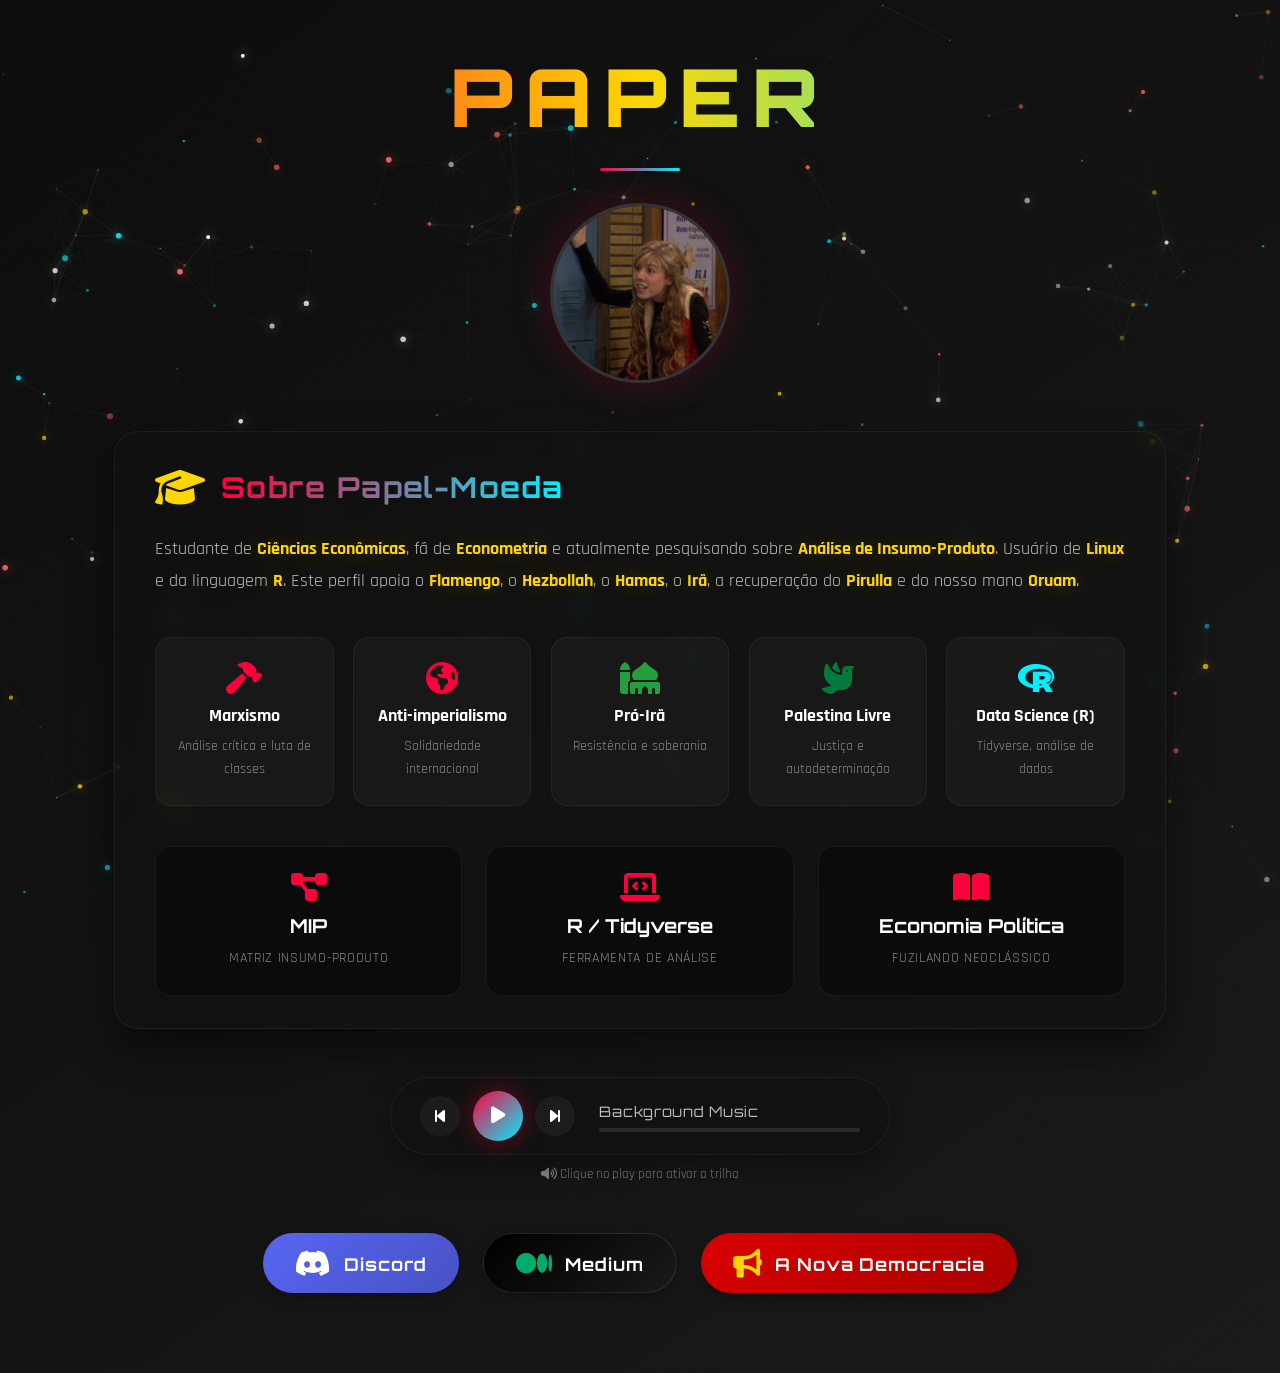
==== index.html @ f440adae "Update index.html" ====
<!DOCTYPE html>
<html lang="pt-BR">
<head>
    <meta charset="UTF-8" />
    <meta name="viewport" content="width=device-width, initial-scale=1.0" />
    <meta name="description" content="Perfil de Papel-Moeda - Economista Marxista" />
    <title>paper</title>

    <!-- Fonts -->
    <link rel="preconnect" href="https://fonts.googleapis.com" />
    <link rel="preconnect" href="https://fonts.gstatic.com" crossorigin />
    <link href="https://fonts.googleapis.com/css2?family=Cinzel:wght@400;700;900&family=Orbitron:wght@400;700;900&family=Rajdhani:wght@300;500;700&display=swap" rel="stylesheet" />

    <!-- Font Awesome -->
    <link rel="stylesheet" href="https://cdnjs.cloudflare.com/ajax/libs/font-awesome/6.4.0/css/all.min.css" />

    <!-- CSS principal -->
    <link rel="stylesheet" href="css/style.css" />
</head>
<body>

    <!-- Canvas para partículas (mais sutil) -->
    <canvas id="particles-canvas"></canvas>

    <!-- Container principal -->
    <div class="main-container">

        <!-- Header: título com gradiente -->
        <header class="header">
            <h1 class="gradient-title">paper</h1>
            <div class="divider"></div>
        </header>

        <!-- Imagem de perfil (única, estilo clean) -->
        <section class="profile-section">
            <div class="profile-avatar">
                <img src="assets/images/perfil-4.jpg" alt="Foto de perfil" />
                <div class="avatar-glow"></div>
            </div>
        </section>

        <!-- Seção Sobre (cards) -->
        <section class="info-section">
            <div class="info-card">
                <div class="info-header">
                    <i class="fas fa-graduation-cap"></i>
                    <h2>Sobre Papel-Moeda</h2>
                </div>

                <div class="info-content">
                    <p class="info-text">
                        Estudante de <span class="highlight">Ciências Econômicas</span>, fã de <span class="highlight">Econometria</span> e
                        atualmente pesquisando sobre <span class="highlight">Análise de Insumo-Produto</span>.
                        Usuário de <span class="highlight">Linux</span> e da linguagem <span class="highlight">R</span>.
                        Este perfil apoia o <span class="highlight">Flamengo</span>, o <span class="highlight">Hezbollah</span>,
                        o <span class="highlight">Hamas</span>, o <span class="highlight">Irã</span>,
                        a recuperação do <span class="highlight">Pirulla</span> e do nosso mano <span class="highlight">Oruam</span>.
                    </p>

                    <!-- Grid de tópicos (ícones + texto) -->
                    <div class="info-grid">
                        <div class="info-item">
                            <i class="fas fa-hammer"></i>
                            <h3>Marxismo</h3>
                            <p>Análise crítica e luta de classes</p>
                        </div>
                        <div class="info-item">
                            <i class="fas fa-globe-americas"></i>
                            <h3>Anti-imperialismo</h3>
                            <p>Solidariedade internacional</p>
                        </div>
                        <div class="info-item iran">
                            <i class="fas fa-mosque"></i>
                            <h3>Pró-Irã</h3>
                            <p>Resistência e soberania</p>
                        </div>
                        <div class="info-item palestine">
                            <i class="fas fa-dove"></i>
                            <h3>Palestina Livre</h3>
                            <p>Justiça e autodeterminação</p>
                        </div>
                        <div class="info-item tech">
                            <i class="fab fa-r-project"></i>
                            <h3>Data Science (R)</h3>
                            <p>Tidyverse, análise de dados</p>
                        </div>
                    </div>

                    <!-- Estatísticas / destaques -->
                    <div class="stats-container">
                        <div class="stat-box">
                            <i class="fas fa-project-diagram"></i>
                            <span class="stat-number">MIP</span>
                            <span class="stat-label">Matriz Insumo-Produto</span>
                        </div>
                        <div class="stat-box">
                            <i class="fas fa-laptop-code"></i>
                            <span class="stat-number">R / Tidyverse</span>
                            <span class="stat-label">Ferramenta de Análise</span>
                        </div>
                        <div class="stat-box">
                            <i class="fas fa-book-open"></i>
                            <span class="stat-number">Economia Política</span>
                            <span class="stat-label">fuzilando neoclássico</span>
                        </div>
                    </div>
                </div>
            </div>
        </section>

        <!-- Player de música (compacto) -->
        <section class="music-section">
            <div class="music-player">
                <div class="music-controls">
                    <button class="control-btn" id="prevBtn" title="Reiniciar">
                        <i class="fas fa-step-backward"></i>
                    </button>
                    <button class="control-btn play-btn" id="playBtn" title="Play/Pause">
                        <i class="fas fa-play"></i>
                    </button>
                    <button class="control-btn" id="nextBtn" title="Reiniciar">
                        <i class="fas fa-step-forward"></i>
                    </button>
                </div>
                <div class="music-info">
                    <span class="music-title">Background Music</span>
                    <div class="progress-bar">
                        <div class="progress" id="progressBar"></div>
                    </div>
                </div>
                <audio id="audioPlayer" loop>
                    <source src="music/background.mp3" type="audio/mpeg" />
                    Seu navegador não suporta áudio.
                </audio>
            </div>
            <p class="music-hint">
                <i class="fas fa-volume-up"></i> Clique no play para ativar a trilha
            </p>
        </section>

        <!-- Links sociais em destaque -->
        <section class="social-section">
            <div class="social-container">

                <!-- Botão Discord -->
                <a href="https://discord.gg/k5E6pgbHf" class="social-btn discord-btn" target="_blank">
                    <i class="fab fa-discord"></i>
                    <span>Discord</span>
                </a>

                <!-- Botão Medium -->
                <a href="https://medium.com/@seu-usuario" class="social-btn medium-btn" target="_blank">
                    <i class="fab fa-medium"></i>
                    <span>Medium</span>
                </a>

                <!-- Botão Nova Democracia -->
                <a href="https://anovademocracia.com.br/" class="social-btn nd-btn" target="_blank">
                    <i class="fas fa-bullhorn"></i>
                    <span>A Nova Democracia</span>
                </a>

            </div>

            <!-- (Opcional) Ícones menores para outras redes -->
            <!--
            <div class="social-icons-secondary">
                <a href="#" class="social-link" data-tooltip="Twitter"><i class="fab fa-twitter"></i></a>
                <a href="#" class="social-link" data-tooltip="GitHub"><i class="fab fa-github"></i></a>
            </div>
            -->
        </section>


    </div>

    <!-- Efeito de cursor personalizado (opcional) -->
    <div class="cursor"></div>
    <div class="cursor-follower"></div>

    <!-- Scripts -->
    <script src="js/main.js"></script>
</body>
</html>
---- css/style.css ----
/* ============================================
   VARIÁVEIS E CONFIGURAÇÕES GLOBAIS
   ============================================ */
:root {
    --color-bg-primary: #0a0a0a;
    --color-bg-secondary: #111111;
    --color-bg-tertiary: #1a1a1a;

    --color-primary: #ff003c;
    --color-secondary: #00f0ff;
    --color-accent: #ffd700;
    --color-iran-green: #239f40;
    --color-iran-red: #da0000;

    --color-text-primary: #ffffff;
    --color-text-secondary: #c0c0c0;
    --color-text-muted: #888888;

    --font-display: 'Cinzel', serif;
    --font-tech: 'Orbitron', sans-serif;
    --font-body: 'Rajdhani', sans-serif;

    --glow-primary: 0 0 25px rgba(255, 0, 60, 0.4);
    --glow-secondary: 0 0 30px rgba(0, 240, 255, 0.3);
    --glow-accent: 0 0 20px rgba(255, 215, 0, 0.3);
}

/* ============================================
   RESET E BASE
   ============================================ */
* {
    margin: 0;
    padding: 0;
    box-sizing: border-box;
}

html {
    scroll-behavior: smooth;
}

body {
    font-family: var(--font-body);
    background: linear-gradient(145deg, #0d0d0d 0%, #1a1a1a 100%);
    color: var(--color-text-primary);
    min-height: 100vh;
    overflow-x: hidden;
    cursor: default;
    line-height: 1.6;
}

/* ============================================
   CURSOR PERSONALIZADO (DESKTOP)
   ============================================ */
@media (hover: hover) {
    .cursor {
        width: 10px;
        height: 10px;
        background: var(--color-primary);
        border-radius: 50%;
        position: fixed;
        pointer-events: none;
        z-index: 9999;
        mix-blend-mode: difference;
        transition: transform 0.1s;
        display: none;
    }
    .cursor-follower {
        width: 30px;
        height: 30px;
        border: 2px solid var(--color-secondary);
        border-radius: 50%;
        position: fixed;
        pointer-events: none;
        z-index: 9998;
        transition: transform 0.3s ease-out;
        display: none;
    }
    body:hover .cursor,
    body:hover .cursor-follower {
        display: block;
    }
}

/* ============================================
   CANVAS DE PARTÍCULAS (SUAVE)
   ============================================ */
#particles-canvas {
    position: fixed;
    top: 0;
    left: 0;
    width: 100%;
    height: 100%;
    z-index: -2;
    pointer-events: none;
}

/* ============================================
   CONTAINER PRINCIPAL
   ============================================ */
.main-container {
    max-width: 1100px;
    margin: 0 auto;
    padding: 2rem 1.5rem;
    position: relative;
    z-index: 1;
}

/* ============================================
   HEADER / TÍTULO
   ============================================ */
.header {
    text-align: center;
    margin-bottom: 2rem;
}

.gradient-title {
    font-family: var(--font-tech);
    font-size: clamp(2.8rem, 10vw, 5rem);
    font-weight: 900;
    text-transform: uppercase;
    letter-spacing: 0.15em;
    background: linear-gradient(90deg,
        var(--color-primary) 0%,
        var(--color-accent) 25%,
        var(--color-secondary) 50%,
        var(--color-accent) 75%,
        var(--color-primary) 100%);
    background-size: 200% auto;
    -webkit-background-clip: text;
    background-clip: text;
    -webkit-text-fill-color: transparent;
    animation: gradientFlow 6s linear infinite;
    margin-bottom: 0.5rem;
}

@keyframes gradientFlow {
    0% { background-position: 0% center; }
    100% { background-position: 200% center; }
}

.divider {
    width: 80px;
    height: 3px;
    background: linear-gradient(90deg, var(--color-primary), var(--color-secondary));
    margin: 0.5rem auto;
    border-radius: 5px;
}

/* ============================================
   PERFIL (AVATAR)
   ============================================ */
.profile-section {
    display: flex;
    justify-content: center;
    margin: 2rem 0;
}

.profile-avatar {
    position: relative;
    width: 180px;
    height: 180px;
    border-radius: 50%;
    overflow: hidden;
    border: 3px solid rgba(255, 255, 255, 0.15);
    box-shadow: 0 0 40px rgba(255, 0, 60, 0.2);
    transition: transform 0.4s ease, box-shadow 0.4s ease;
}

.profile-avatar:hover {
    transform: scale(1.03);
    box-shadow: 0 0 60px rgba(255, 0, 60, 0.4);
}

.profile-avatar img {
    width: 100%;
    height: 100%;
    object-fit: cover;
    display: block;
}

.avatar-glow {
    position: absolute;
    inset: -5px;
    border-radius: 50%;
    background: conic-gradient(from 0deg, var(--color-primary), var(--color-secondary), var(--color-accent), var(--color-primary));
    opacity: 0.2;
    z-index: -1;
    filter: blur(20px);
    animation: spinGlow 8s linear infinite;
}

@keyframes spinGlow {
    to { transform: rotate(360deg); }
}

/* ============================================
   SEÇÃO SOBRE - CARDS
   ============================================ */
.info-section {
    margin: 3rem 0;
}

.info-card {
    background: rgba(17, 17, 17, 0.6);
    backdrop-filter: blur(10px);
    -webkit-backdrop-filter: blur(10px);
    border-radius: 24px;
    padding: 2rem 2.5rem;
    border: 1px solid rgba(255, 255, 255, 0.06);
    box-shadow: 0 20px 40px rgba(0, 0, 0, 0.5);
}

.info-header {
    display: flex;
    align-items: center;
    gap: 1rem;
    margin-bottom: 1.5rem;
}

.info-header i {
    font-size: 2.5rem;
    color: var(--color-accent);
}

.info-header h2 {
    font-family: var(--font-tech);
    font-size: 1.8rem;
    letter-spacing: 0.05em;
    font-weight: 700;
    background: linear-gradient(90deg, var(--color-primary), var(--color-secondary));
    -webkit-background-clip: text;
    background-clip: text;
    -webkit-text-fill-color: transparent;
}

.info-text {
    font-size: 1.1rem;
    color: var(--color-text-secondary);
    line-height: 1.8;
    margin-bottom: 2.5rem;
}

.highlight {
    color: var(--color-accent);
    font-weight: 700;
    text-shadow: var(--glow-accent);
    position: relative;
    display: inline-block;
}

.highlight::after {
    content: '';
    position: absolute;
    bottom: -2px;
    left: 0;
    width: 100%;
    height: 2px;
    background: var(--color-accent);
    transform: scaleX(0);
    transform-origin: right;
    transition: transform 0.3s ease;
}

.info-card:hover .highlight::after {
    transform: scaleX(1);
    transform-origin: left;
}

/* Grid de tópicos */
.info-grid {
    display: grid;
    grid-template-columns: repeat(auto-fit, minmax(160px, 1fr));
    gap: 1.2rem;
    margin: 2.5rem 0;
}

.info-item {
    background: rgba(255, 255, 255, 0.03);
    padding: 1.5rem 1rem;
    border-radius: 16px;
    text-align: center;
    border: 1px solid rgba(255, 255, 255, 0.05);
    transition: all 0.3s ease;
}

.info-item:hover {
    background: rgba(255, 255, 255, 0.07);
    transform: translateY(-5px);
    border-color: rgba(255, 255, 255, 0.1);
    box-shadow: 0 10px 20px rgba(0, 0, 0, 0.3);
}

.info-item i {
    font-size: 2rem;
    color: var(--color-primary);
    margin-bottom: 0.5rem;
    display: block;
}

.info-item h3 {
    font-size: 1.1rem;
    font-weight: 700;
    margin-bottom: 0.3rem;
    color: var(--color-text-primary);
}

.info-item p {
    font-size: 0.9rem;
    color: var(--color-text-muted);
}

/* Cores específicas para cada item (opcional) */
.info-item.iran i {
    color: var(--color-iran-green);
}
.info-item.palestine i {
    color: #007A3D;
}
.info-item.tech i {
    color: var(--color-secondary);
}

/* Estatísticas */
.stats-container {
    display: grid;
    grid-template-columns: repeat(auto-fit, minmax(200px, 1fr));
    gap: 1.5rem;
    margin-top: 2rem;
}

.stat-box {
    background: rgba(0, 0, 0, 0.3);
    border-radius: 16px;
    padding: 1.5rem 1rem;
    text-align: center;
    border: 1px solid rgba(255, 255, 255, 0.05);
    transition: all 0.3s ease;
}

.stat-box:hover {
    transform: translateY(-5px);
    border-color: rgba(255, 255, 255, 0.15);
    box-shadow: 0 10px 30px rgba(0, 0, 0, 0.4);
}

.stat-box i {
    font-size: 2rem;
    color: var(--color-primary);
    margin-bottom: 0.5rem;
    display: block;
    transition: color 0.3s ease;
}

.stat-box:hover i {
    color: var(--color-accent);
}

.stat-number {
    display: block;
    font-family: var(--font-tech);
    font-size: 1.2rem;
    font-weight: 700;
    color: var(--color-text-primary);
    margin-bottom: 0.2rem;
}

.stat-label {
    font-size: 0.85rem;
    color: var(--color-text-muted);
    text-transform: uppercase;
    letter-spacing: 0.05em;
}

/* ============================================
   PLAYER DE MÚSICA (COMPACTO)
   ============================================ */
.music-section {
    margin: 2rem 0;
}

.music-player {
    max-width: 500px;
    margin: 0 auto;
    background: rgba(17, 17, 17, 0.7);
    backdrop-filter: blur(8px);
    -webkit-backdrop-filter: blur(8px);
    border-radius: 60px;
    padding: 0.8rem 1.8rem;
    border: 1px solid rgba(255, 255, 255, 0.06);
    display: flex;
    align-items: center;
    gap: 1.5rem;
    flex-wrap: wrap;
    justify-content: center;
    box-shadow: 0 10px 30px rgba(0, 0, 0, 0.4);
}

.music-controls {
    display: flex;
    align-items: center;
    gap: 0.8rem;
}

.control-btn {
    width: 40px;
    height: 40px;
    border: none;
    border-radius: 50%;
    background: rgba(255, 255, 255, 0.05);
    color: var(--color-text-primary);
    font-size: 1rem;
    cursor: pointer;
    transition: all 0.2s ease;
    display: flex;
    align-items: center;
    justify-content: center;
}

.control-btn:hover {
    background: rgba(255, 255, 255, 0.1);
    transform: scale(1.1);
}

.play-btn {
    width: 50px;
    height: 50px;
    font-size: 1.2rem;
    background: linear-gradient(135deg, var(--color-primary), var(--color-secondary));
    box-shadow: var(--glow-primary);
}

.play-btn:hover {
    transform: scale(1.08);
    box-shadow: 0 0 30px rgba(255, 0, 60, 0.5);
}

.music-info {
    flex: 1;
    min-width: 140px;
}

.music-title {
    display: block;
    font-family: var(--font-tech);
    font-size: 0.9rem;
    color: var(--color-text-secondary);
    margin-bottom: 0.3rem;
    letter-spacing: 0.05em;
}

.progress-bar {
    width: 100%;
    height: 4px;
    background: rgba(255, 255, 255, 0.1);
    border-radius: 5px;
    overflow: hidden;
    cursor: pointer;
}

.progress {
    height: 100%;
    background: linear-gradient(90deg, var(--color-primary), var(--color-secondary));
    width: 0%;
    transition: width 0.1s;
    box-shadow: var(--glow-primary);
}

.music-hint {
    text-align: center;
    color: var(--color-text-muted);
    font-size: 0.8rem;
    margin-top: 0.6rem;
}

/* ============================================
   REDES SOCIAIS
   ============================================ */
.social-section {
    margin: 3rem 0;
}

.social-container {
    display: flex;
    justify-content: center;
    gap: 1.8rem;
    flex-wrap: wrap;
}

.social-link {
    position: relative;
    width: 60px;
    height: 60px;
    border-radius: 50%;
    background: rgba(255, 255, 255, 0.04);
    border: 1px solid rgba(255, 255, 255, 0.08);
    display: flex;
    align-items: center;
    justify-content: center;
    color: var(--color-text-primary);
    font-size: 1.6rem;
    text-decoration: none;
    transition: all 0.3s ease;
}

.social-link:hover {
    transform: translateY(-8px) scale(1.05);
    border-color: var(--color-secondary);
    color: var(--color-secondary);
    box-shadow: 0 10px 30px rgba(0, 240, 255, 0.15);
}

.social-link .social-glow {
    position: absolute;
    inset: -4px;
    border-radius: 50%;
    background: var(--color-secondary);
    opacity: 0;
    filter: blur(15px);
    transition: opacity 0.3s ease;
    z-index: -1;
}

.social-link:hover .social-glow {
    opacity: 0.3;
}

.social-link::before {
    content: attr(data-tooltip);
    position: absolute;
    bottom: -35px;
    left: 50%;
    transform: translateX(-50%);
    background: rgba(0, 0, 0, 0.8);
    padding: 0.3rem 0.8rem;
    border-radius: 6px;
    font-size: 0.75rem;
    opacity: 0;
    visibility: hidden;
    transition: all 0.2s ease;
    white-space: nowrap;
    font-family: var(--font-body);
    letter-spacing: 0.05em;
    pointer-events: none;
}

.social-link:hover::before {
    opacity: 1;
    visibility: visible;
    bottom: -45px;
}

/* ============================================
   RODAPÉ
   ============================================ */
.footer {
    margin-top: 4rem;
    padding: 2rem 0;
    border-top: 1px solid rgba(255, 255, 255, 0.05);
    text-align: center;
}

.footer-quote {
    font-family: var(--font-display);
    font-size: 1.1rem;
    color: var(--color-text-secondary);
    font-style: italic;
    margin-bottom: 0.3rem;
}

.footer-author {
    font-weight: 700;
    color: var(--color-primary);
}

.footer-text {
    font-size: 0.9rem;
    color: var(--color-text-muted);
    margin-top: 1rem;
}

/* ============================================
   RESPONSIVIDADE
   ============================================ */
@media (max-width: 768px) {
    .main-container {
        padding: 1.5rem 1rem;
    }

    .info-card {
        padding: 1.5rem 1rem;
    }

    .info-grid {
        grid-template-columns: repeat(auto-fit, minmax(130px, 1fr));
        gap: 0.8rem;
    }

    .stats-container {
        grid-template-columns: 1fr;
    }

    .music-player {
        flex-direction: column;
        align-items: stretch;
        border-radius: 30px;
        padding: 1.2rem;
    }

    .music-controls {
        justify-content: center;
    }

    .social-container {
        gap: 1.2rem;
    }
}

@media (max-width: 480px) {
    .profile-avatar {
        width: 140px;
        height: 140px;
    }

    .gradient-title {
        font-size: 2.2rem;
    }

    .info-header h2 {
        font-size: 1.4rem;
    }

    .social-link {
        width: 50px;
        height: 50px;
        font-size: 1.3rem;
    }
}

/* ============================================
   SCROLLBAR
   ============================================ */
::-webkit-scrollbar {
    width: 8px;
}
::-webkit-scrollbar-track {
    background: var(--color-bg-secondary);
}
::-webkit-scrollbar-thumb {
    background: linear-gradient(var(--color-primary), var(--color-secondary));
    border-radius: 10px;
}
::-webkit-scrollbar-thumb:hover {
    background: linear-gradient(var(--color-secondary), var(--color-primary));
}

/* ============================================
   SELEÇÃO DE TEXTO
   ============================================ */
::selection {
    background: var(--color-primary);
    color: var(--color-text-primary);
}


/* ============================================
   BOTÕES SOCIAIS EM DESTAQUE
   ============================================ */
.social-container {
    display: flex;
    justify-content: center;
    gap: 1.5rem;
    flex-wrap: wrap;
    margin: 1.5rem 0;
}

.social-btn {
    display: flex;
    align-items: center;
    gap: 0.8rem;
    padding: 0.9rem 2rem;
    border-radius: 60px;
    font-family: var(--font-tech);
    font-weight: 700;
    font-size: 1.1rem;
    letter-spacing: 0.05em;
    text-decoration: none;
    color: #fff;
    transition: all 0.3s cubic-bezier(0.34, 1.56, 0.64, 1);
    border: none;
    box-shadow: 0 4px 15px rgba(0, 0, 0, 0.3);
    position: relative;
    overflow: hidden;
}

.social-btn i {
    font-size: 1.8rem;
}

.social-btn span {
    margin-top: 2px;
}

/* Efeito de brilho extra no hover */
.social-btn::after {
    content: '';
    position: absolute;
    top: -50%;
    left: -50%;
    width: 200%;
    height: 200%;
    background: radial-gradient(circle, rgba(255,255,255,0.15) 0%, transparent 70%);
    opacity: 0;
    transition: opacity 0.4s ease;
    pointer-events: none;
}

.social-btn:hover::after {
    opacity: 1;
}

.social-btn:hover {
    transform: translateY(-6px) scale(1.04);
    box-shadow: 0 10px 30px rgba(0, 0, 0, 0.4);
}

/* ----- CORES INDIVIDUAIS ----- */
/* Discord */
.discord-btn {
    background: linear-gradient(135deg, #5865F2, #4752C4);
}
.discord-btn:hover {
    background: linear-gradient(135deg, #6C7AFF, #5865F2);
    box-shadow: 0 8px 30px rgba(88, 101, 242, 0.5);
}

/* Medium */
.medium-btn {
    background: linear-gradient(135deg, #000000, #1a1a1a);
    border: 1px solid rgba(255, 255, 255, 0.1);
}
.medium-btn i {
    color: #00ab6c;
}
.medium-btn:hover {
    background: linear-gradient(135deg, #1a1a1a, #2a2a2a);
    border-color: #00ab6c;
    box-shadow: 0 8px 30px rgba(0, 171, 108, 0.3);
}

/* Nova Democracia */
.nd-btn {
    background: linear-gradient(135deg, #da0000, #aa0000);
}
.nd-btn i {
    color: #ffd700;
}
.nd-btn:hover {
    background: linear-gradient(135deg, #ff0000, #da0000);
    box-shadow: 0 8px 30px rgba(218, 0, 0, 0.5);
}

/* Responsivo: empilhar em telas menores */
@media (max-width: 700px) {
    .social-container {
        flex-direction: column;
        align-items: stretch;
        gap: 1rem;
    }
    .social-btn {
        justify-content: center;
        padding: 0.9rem 1.5rem;
        font-size: 1rem;
    }
    .social-btn i {
        font-size: 1.5rem;
    }
}

/* ============================================
   ÍCONES SECUNDÁRIOS (opcional)
   ============================================ */
.social-icons-secondary {
    display: flex;
    justify-content: center;
    gap: 1.5rem;
    margin-top: 2rem;
}

.social-icons-secondary .social-link {
    width: 50px;
    height: 50px;
    border-radius: 50%;
    background: rgba(255, 255, 255, 0.04);
    border: 1px solid rgba(255, 255, 255, 0.08);
    display: flex;
    align-items: center;
    justify-content: center;
    color: var(--color-text-primary);
    font-size: 1.4rem;
    transition: all 0.3s ease;
    text-decoration: none;
    position: relative;
}

.social-icons-secondary .social-link:hover {
    transform: translateY(-5px);
    border-color: var(--color-secondary);
    color: var(--color-secondary);
    box-shadow: 0 8px 25px rgba(0, 240, 255, 0.15);
}

/* Tooltip para os secundários */
.social-icons-secondary .social-link::before {
    content: attr(data-tooltip);
    position: absolute;
    bottom: -35px;
    left: 50%;
    transform: translateX(-50%);
    background: rgba(0,0,0,0.8);
    padding: 0.2rem 0.8rem;
    border-radius: 6px;
    font-size: 0.7rem;
    opacity: 0;
    visibility: hidden;
    transition: all 0.2s ease;
    white-space: nowrap;
    font-family: var(--font-body);
    pointer-events: none;
}
.social-icons-secondary .social-link:hover::before {
    opacity: 1;
    visibility: visible;
    bottom: -45px;
}
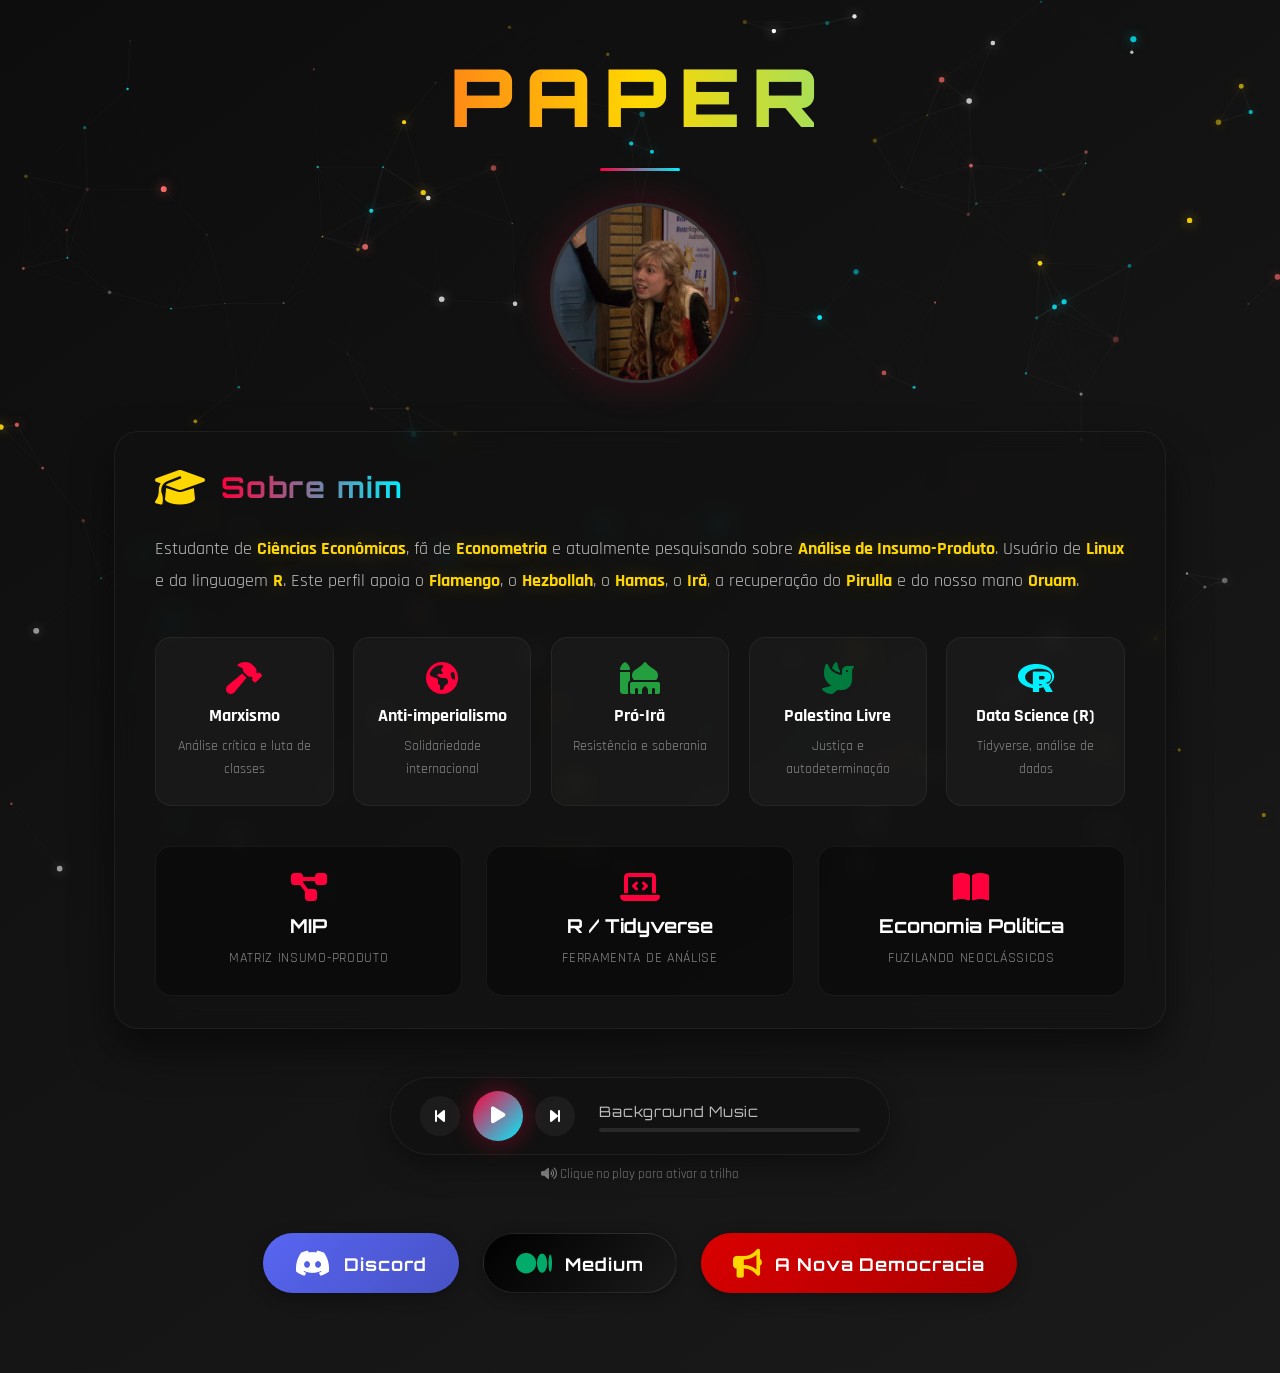
==== commit 02d4632e: "Update section titles and labels in index.html" ====
--- a/index.html
+++ b/index.html
@@ -44,7 +44,7 @@
             <div class="info-card">
                 <div class="info-header">
                     <i class="fas fa-graduation-cap"></i>
-                    <h2>Sobre Papel-Moeda</h2>
+                    <h2>Sobre mim</h2>
                 </div>
 
                 <div class="info-content">
@@ -101,7 +101,7 @@
                         <div class="stat-box">
                             <i class="fas fa-book-open"></i>
                             <span class="stat-number">Economia Política</span>
-                            <span class="stat-label">fuzilando neoclássico</span>
+                            <span class="stat-label">fuzilando neoclássicos</span>
                         </div>
                     </div>
                 </div>
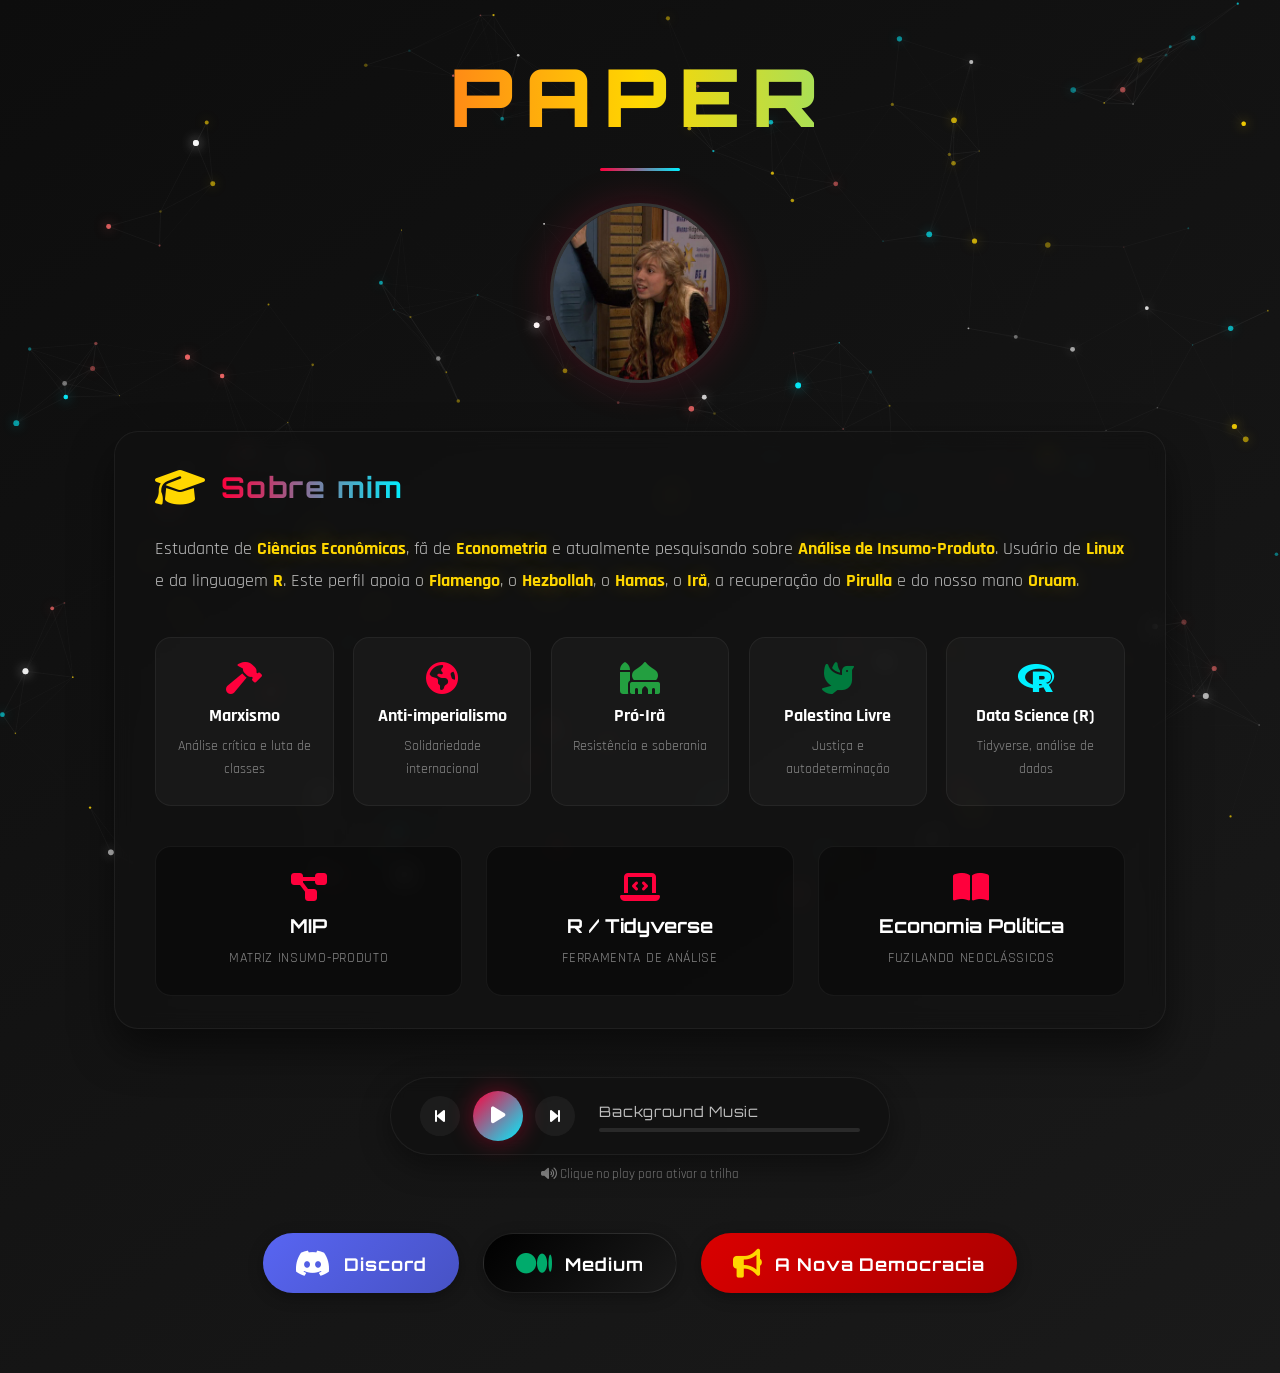
==== commit 853f1397: "Update index.html" ====
--- a/index.html
+++ b/index.html
@@ -149,7 +149,7 @@
                 </a>
 
                 <!-- Botão Medium -->
-                <a href="https://medium.com/@seu-usuario" class="social-btn medium-btn" target="_blank">
+                <a href="https://papelmoeda.medium.com/" class="social-btn medium-btn" target="_blank">
                     <i class="fab fa-medium"></i>
                     <span>Medium</span>
                 </a>
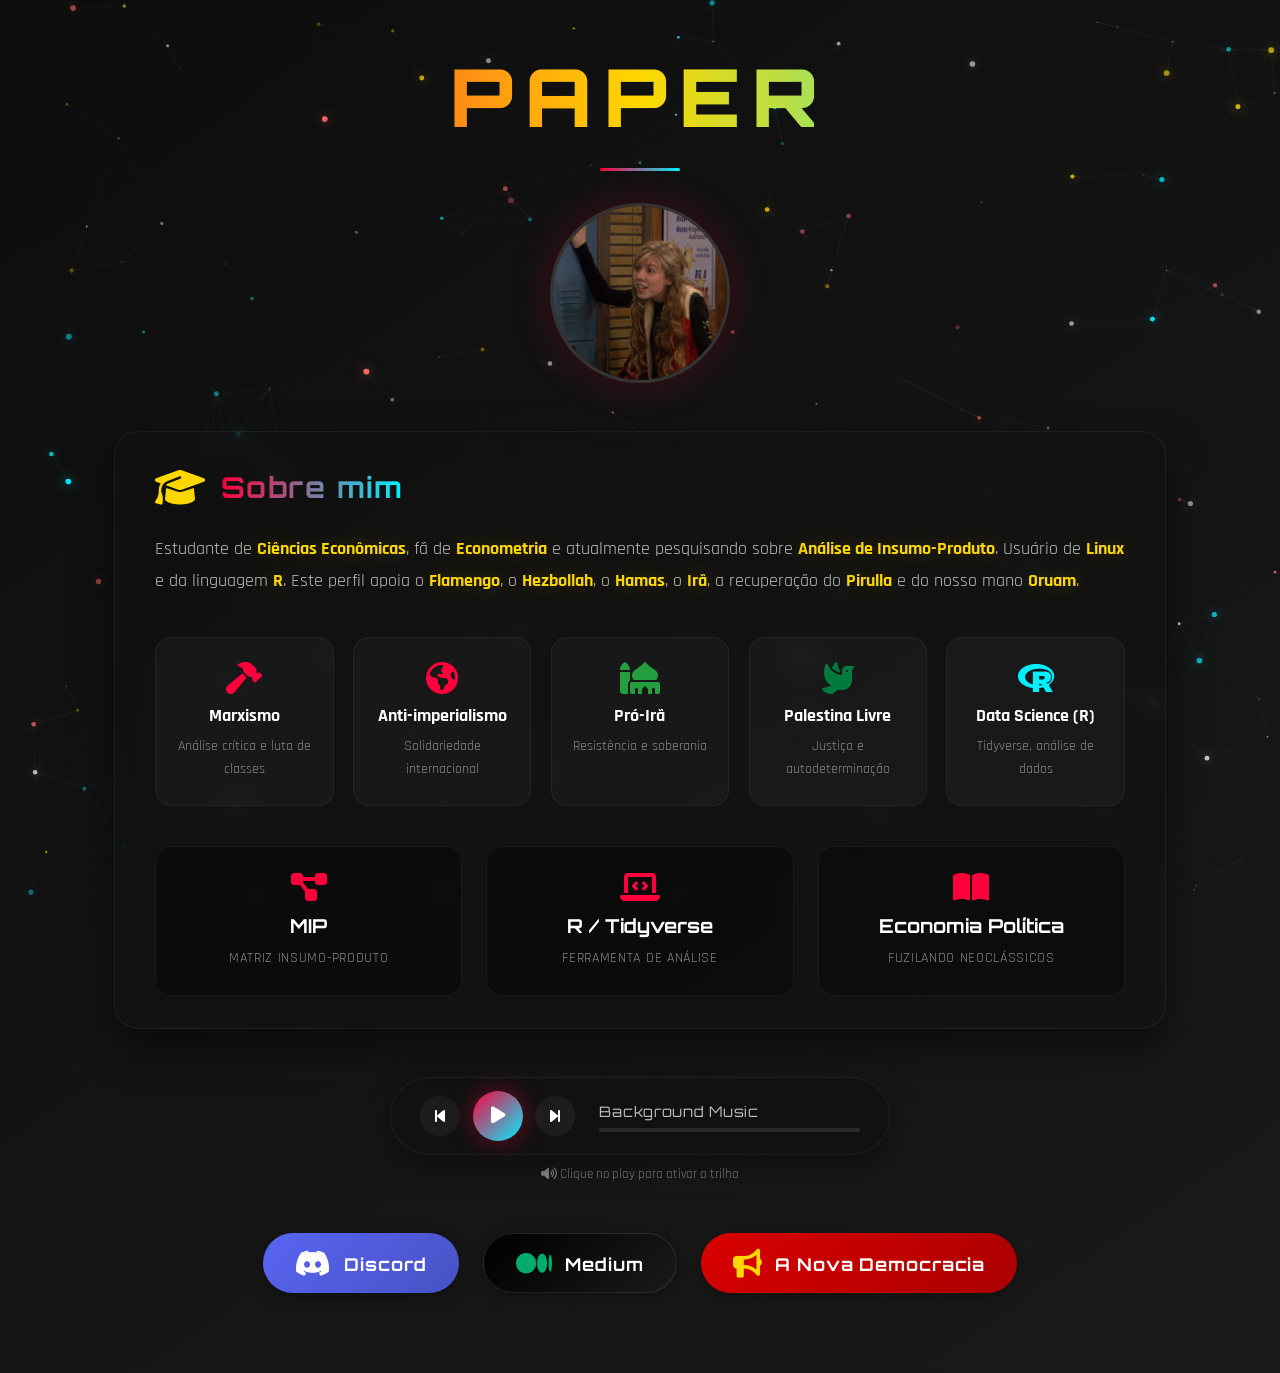
==== commit 3be37238: "Update Discord link in social section" ====
--- a/index.html
+++ b/index.html
@@ -143,7 +143,7 @@
             <div class="social-container">
 
                 <!-- Botão Discord -->
-                <a href="https://discord.gg/k5E6pgbHf" class="social-btn discord-btn" target="_blank">
+                <a href="https://discord.gg/b38eQNQyN" class="social-btn discord-btn" target="_blank">
                     <i class="fab fa-discord"></i>
                     <span>Discord</span>
                 </a>
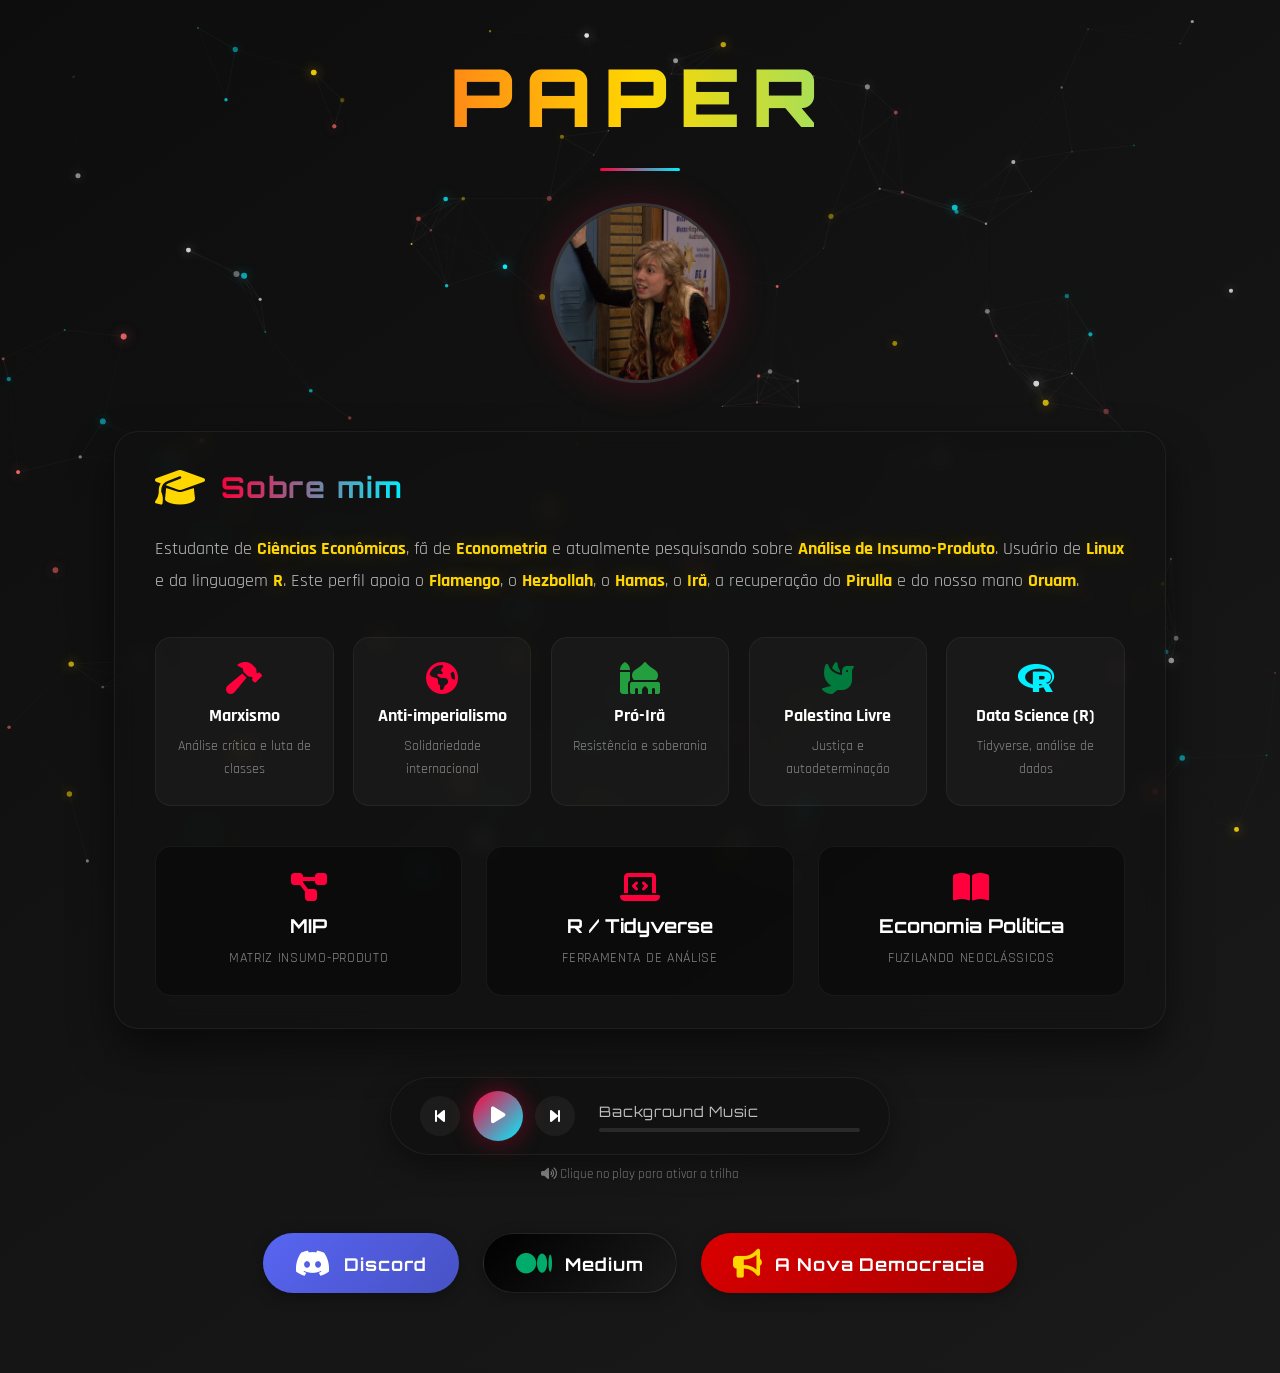
==== commit 8844a205: "Update Discord link in social section" ====
--- a/index.html
+++ b/index.html
@@ -143,7 +143,7 @@
             <div class="social-container">
 
                 <!-- Botão Discord -->
-                <a href="https://discord.gg/b38eQNQyN" class="social-btn discord-btn" target="_blank">
+                <a href="https://discord.gg/43N3TndJJ" class="social-btn discord-btn" target="_blank">
                     <i class="fab fa-discord"></i>
                     <span>Discord</span>
                 </a>
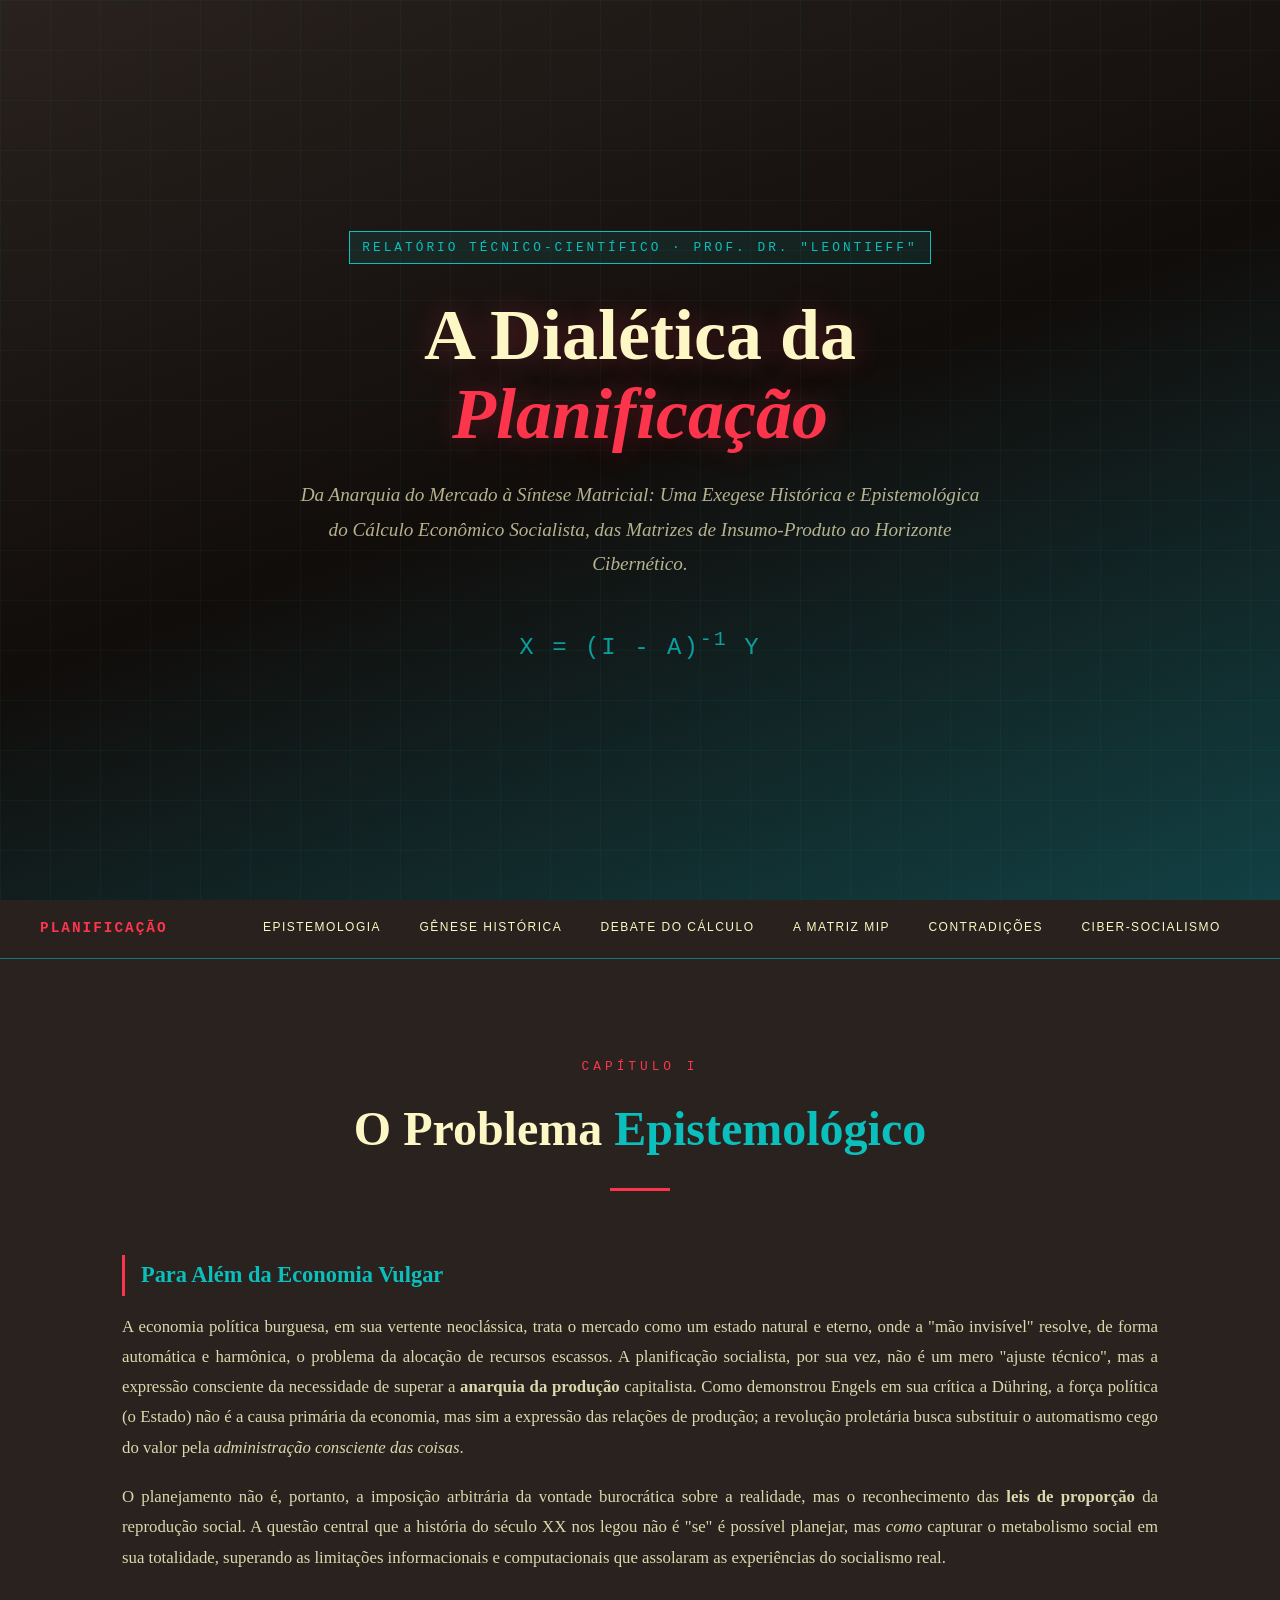
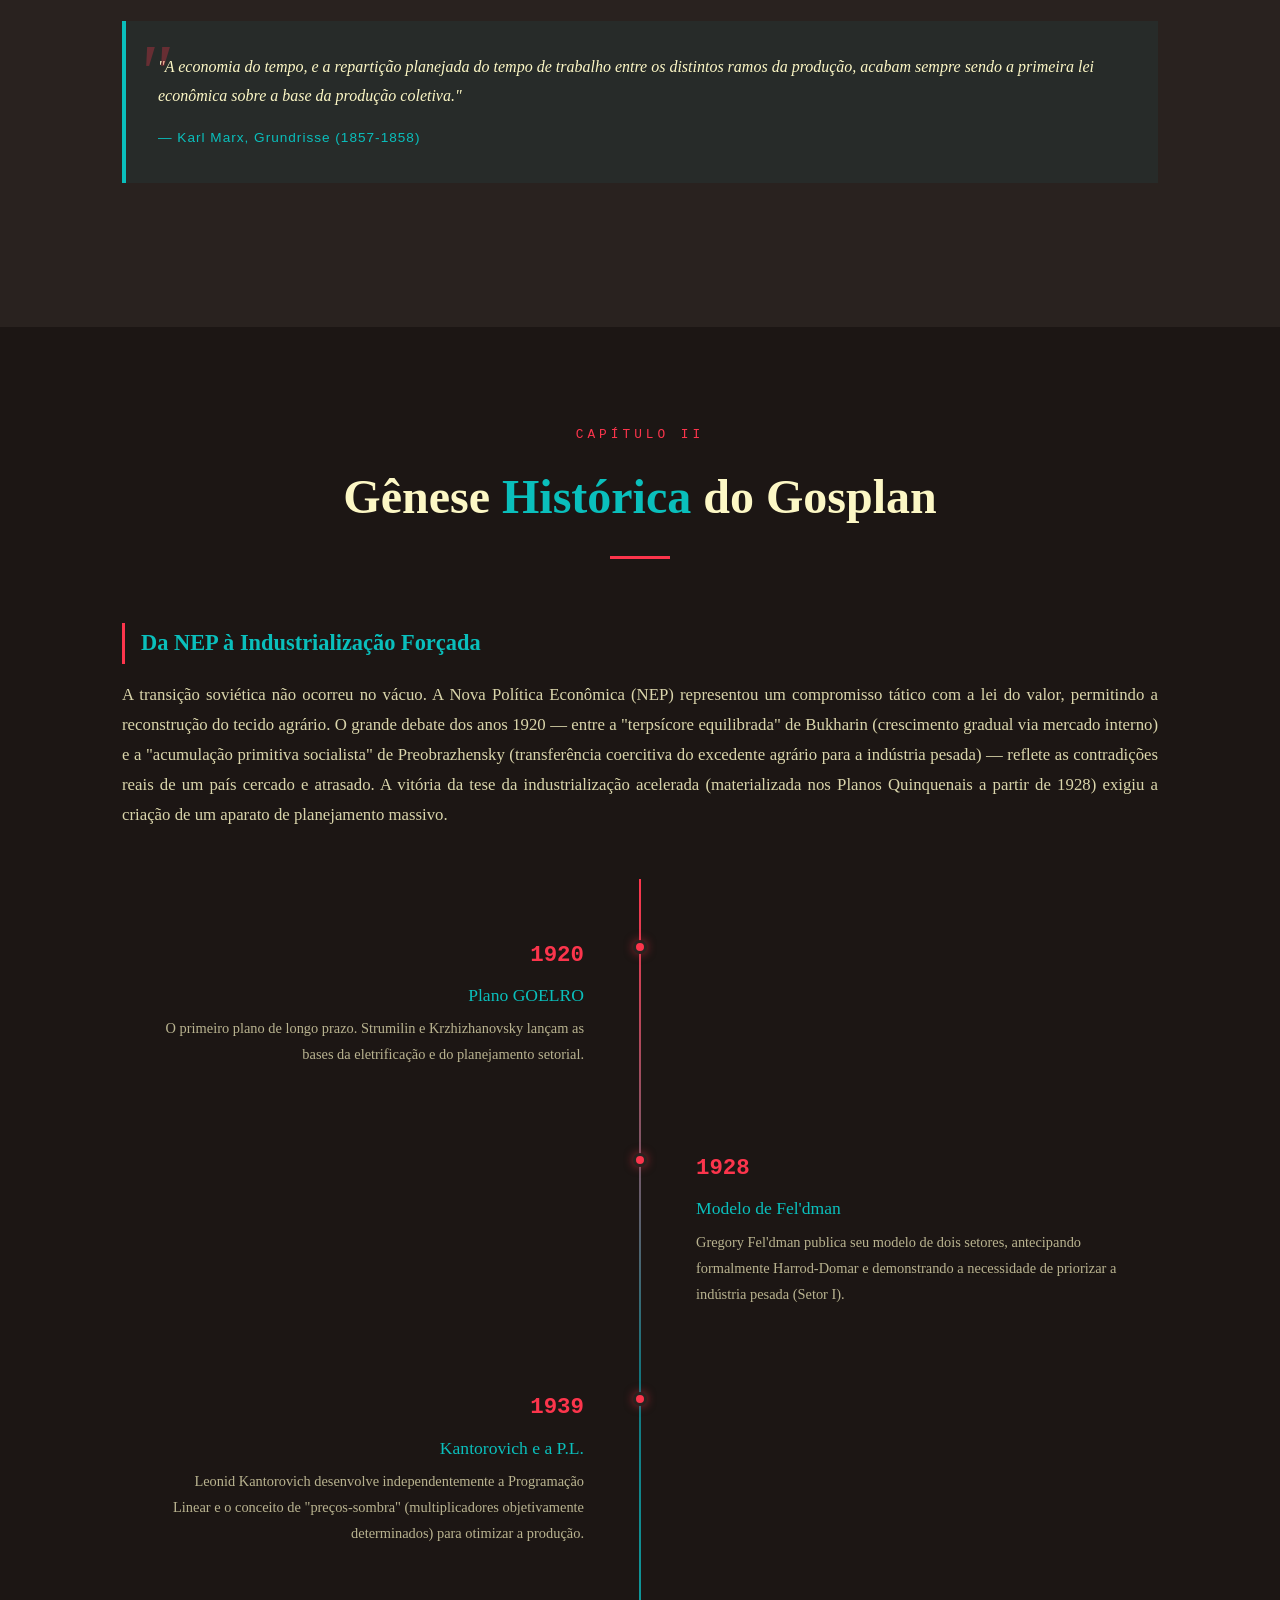
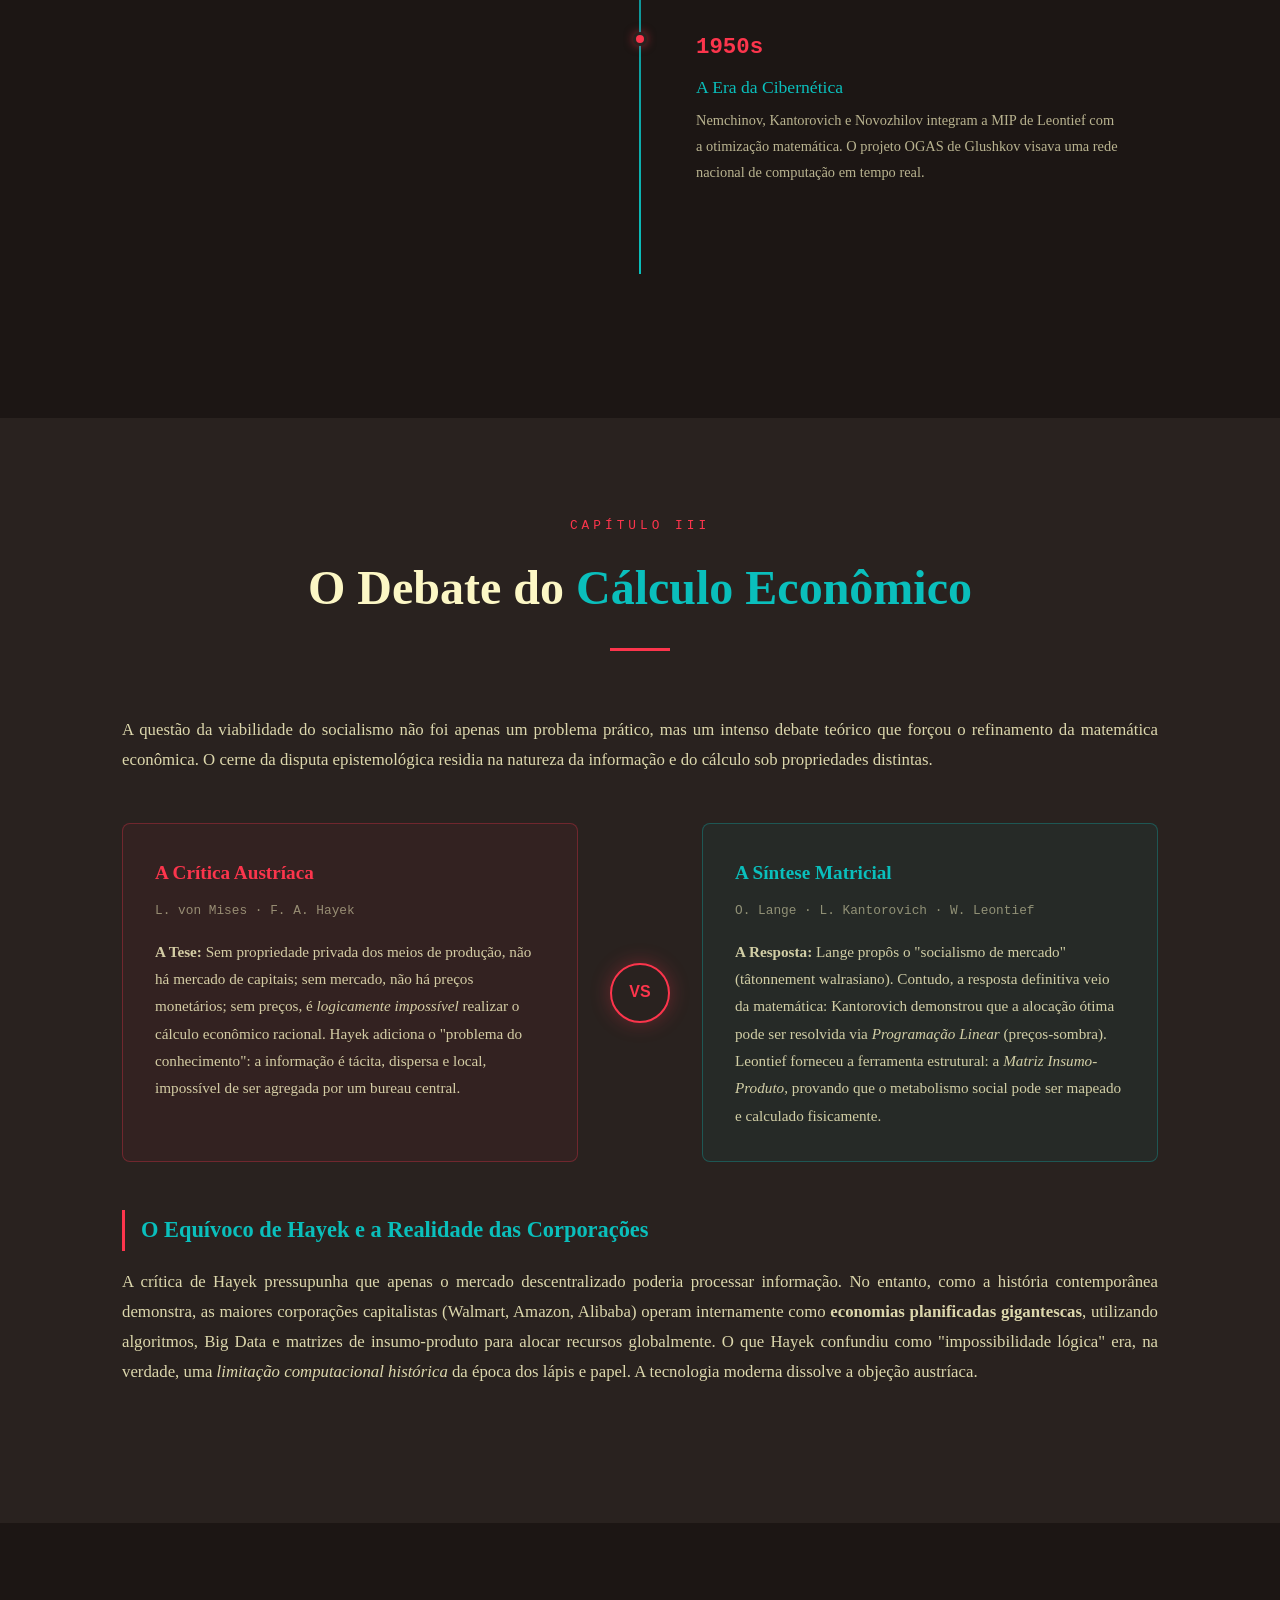
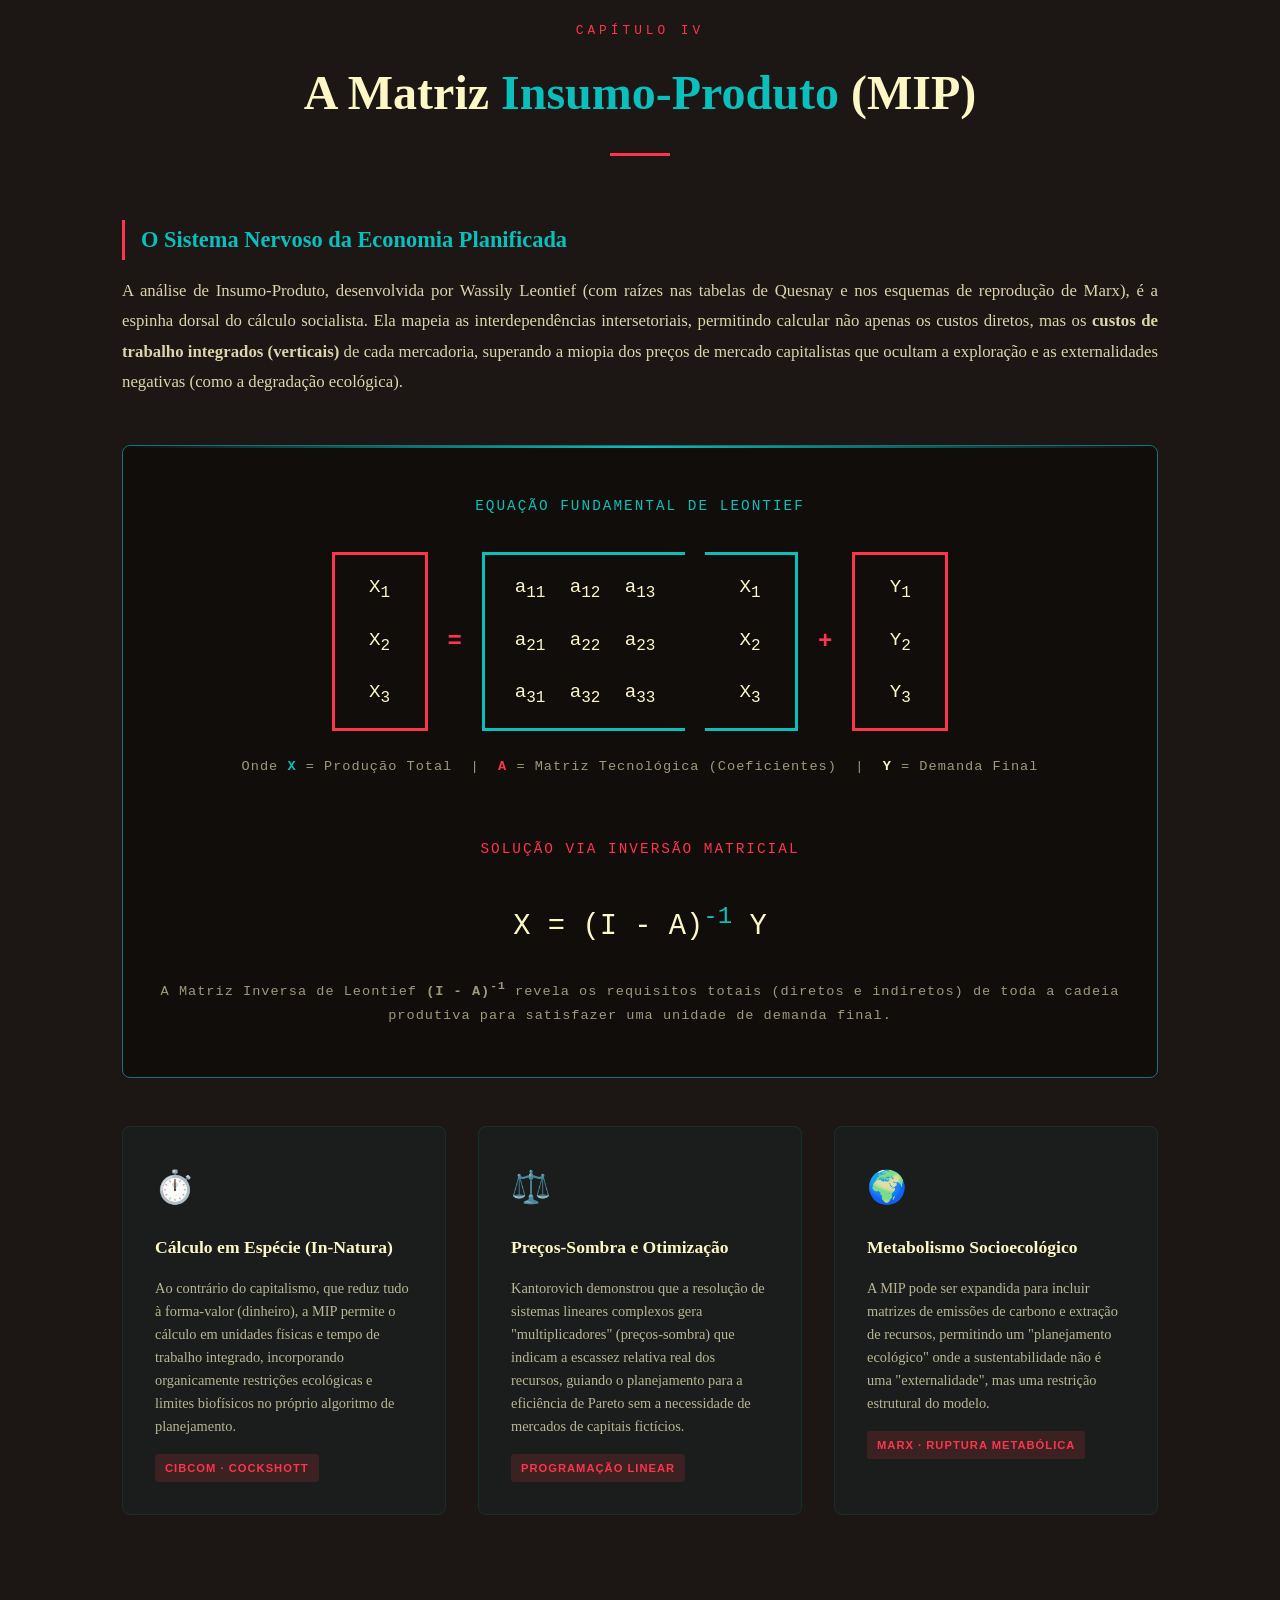
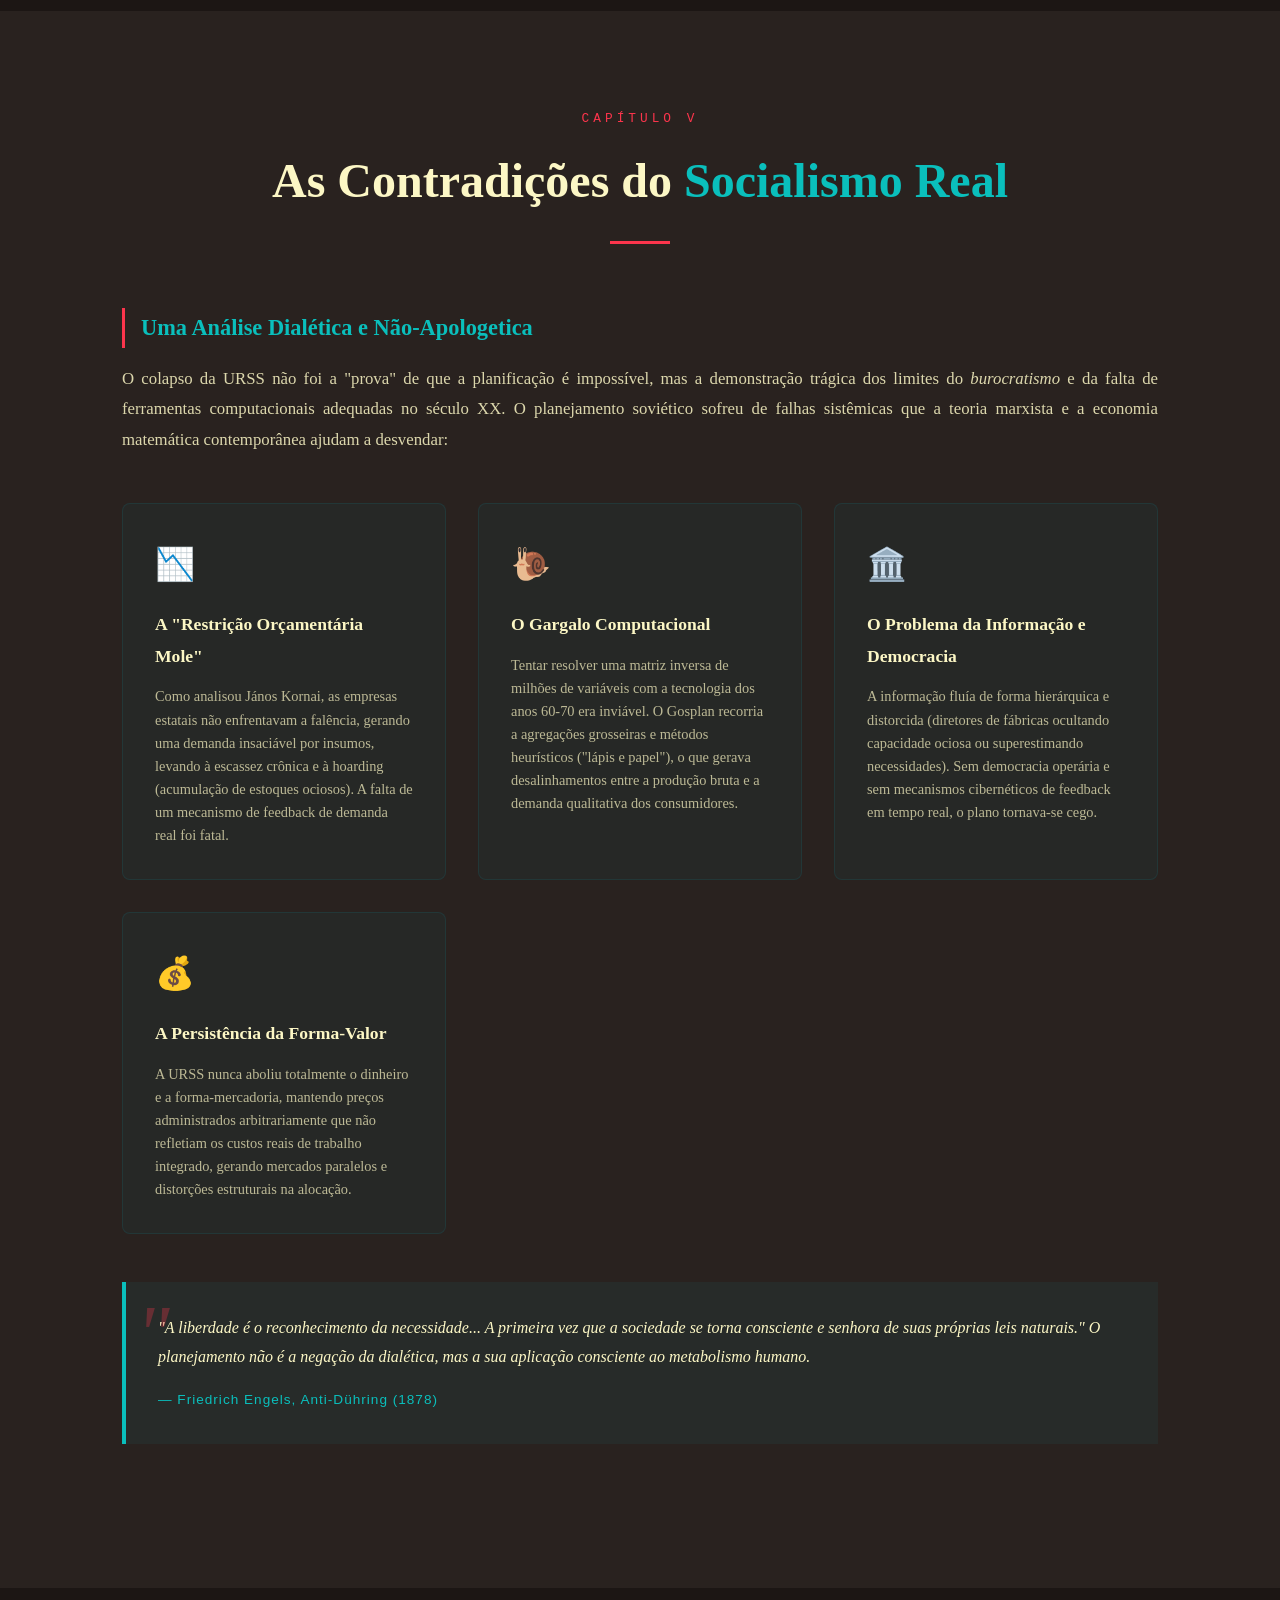
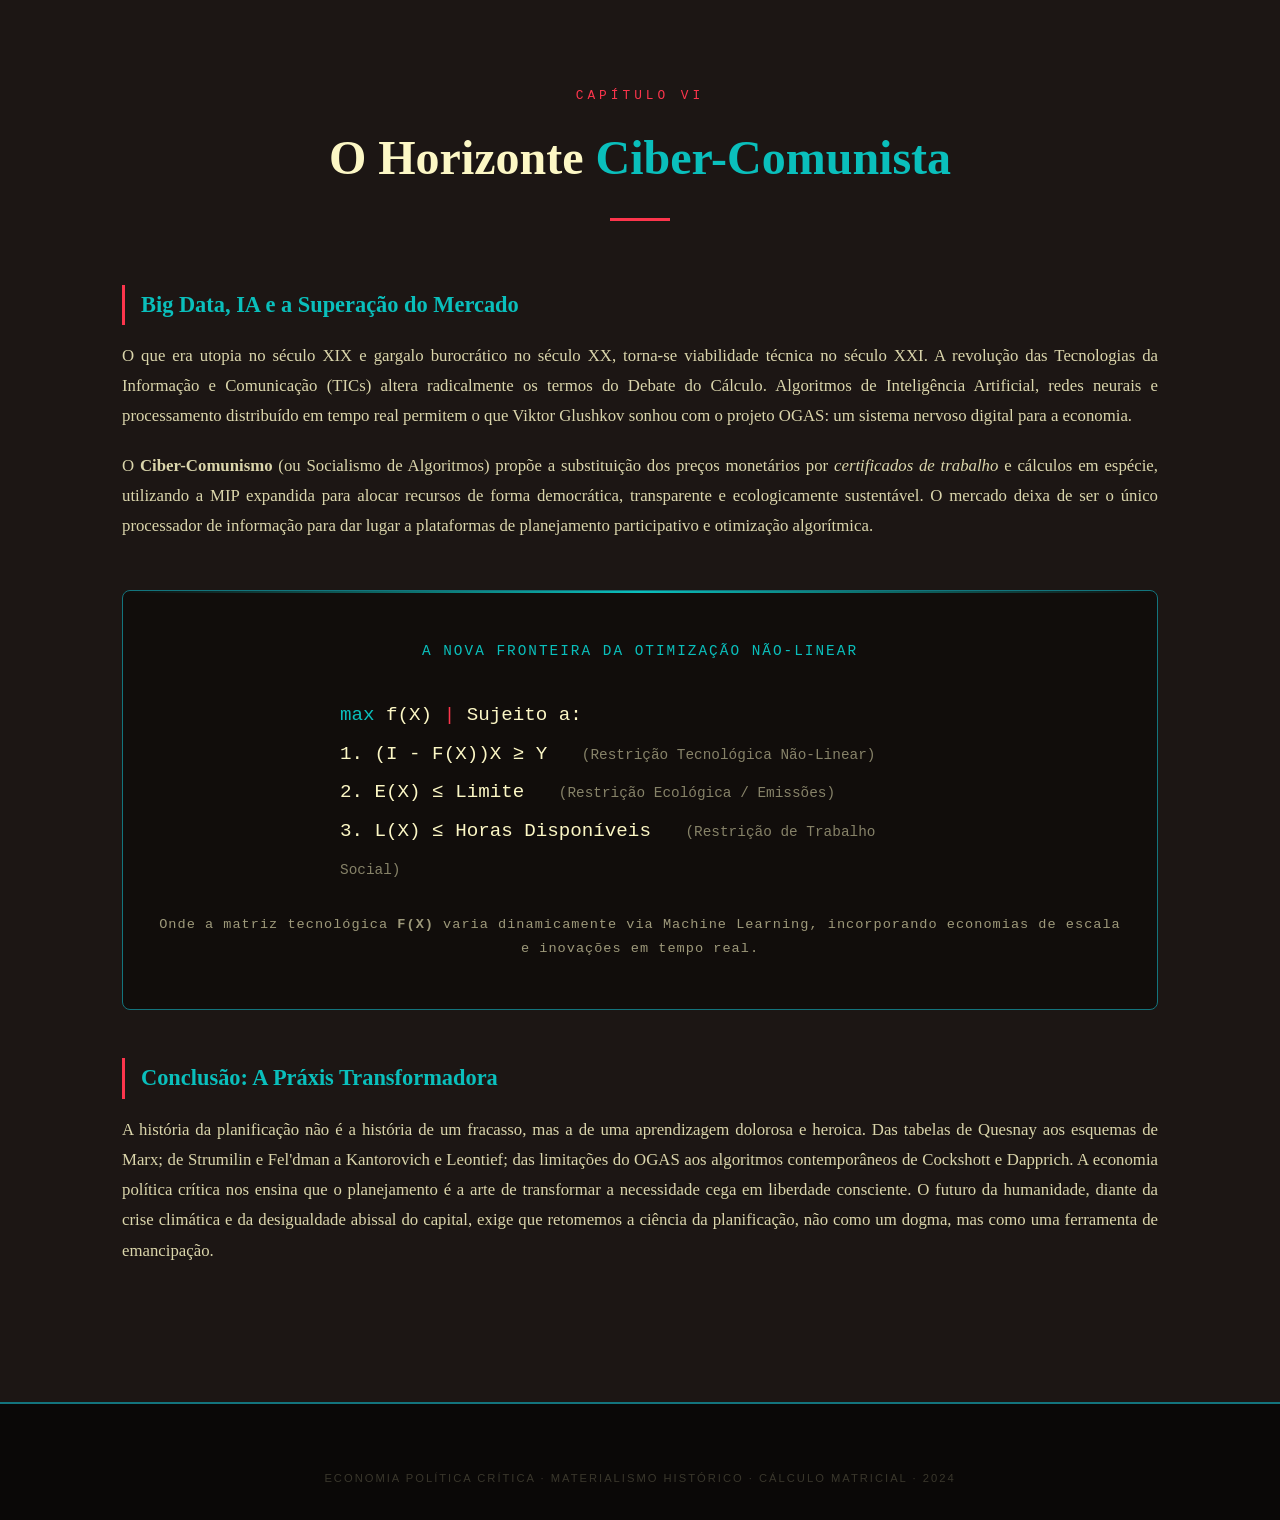
==== commit d3a65142: "Update print statement from 'Hello' to 'Goodbye'" ====
--- a/index.html
+++ b/index.html
@@ -1,184 +1,873 @@
 <!DOCTYPE html>
 <html lang="pt-BR">
 <head>
-    <meta charset="UTF-8" />
-    <meta name="viewport" content="width=device-width, initial-scale=1.0" />
-    <meta name="description" content="Perfil de Papel-Moeda - Economista Marxista" />
-    <title>paper</title>
-
-    <!-- Fonts -->
-    <link rel="preconnect" href="https://fonts.googleapis.com" />
-    <link rel="preconnect" href="https://fonts.gstatic.com" crossorigin />
-    <link href="https://fonts.googleapis.com/css2?family=Cinzel:wght@400;700;900&family=Orbitron:wght@400;700;900&family=Rajdhani:wght@300;500;700&display=swap" rel="stylesheet" />
-
-    <!-- Font Awesome -->
-    <link rel="stylesheet" href="https://cdnjs.cloudflare.com/ajax/libs/font-awesome/6.4.0/css/all.min.css" />
-
-    <!-- CSS principal -->
-    <link rel="stylesheet" href="css/style.css" />
+    <meta charset="UTF-8">
+    <meta name="viewport" content="width=device-width, initial-scale=1.0">
+    <title>A Dialética da Planificação: Do Cálculo Socialista à Cibernética</title>
+    <style>
+        :root {
+            --red: #fc354c;
+            --dark: #29221f;
+            --teal: #13747d;
+            --cyan: #0abfbc;
+            --cream: #fcf7c5;
+            --dark-rgb: 41, 34, 31;
+            --teal-rgb: 19, 116, 125;
+            --cyan-rgb: 10, 191, 188;
+            --red-rgb: 252, 53, 76;
+        }
+
+        * { margin: 0; padding: 0; box-sizing: border-box; }
+
+        body {
+            font-family: 'Georgia', 'Times New Roman', serif;
+            background-color: var(--dark);
+            color: var(--cream);
+            line-height: 1.8;
+            overflow-x: hidden;
+        }
+
+        ::-webkit-scrollbar { width: 8px; }
+        ::-webkit-scrollbar-track { background: var(--dark); }
+        ::-webkit-scrollbar-thumb { background: var(--teal); border-radius: 4px; }
+        ::-webkit-scrollbar-thumb:hover { background: var(--cyan); }
+
+        /* ===== HERO ===== */
+        .hero {
+            position: relative;
+            min-height: 100vh;
+            display: flex;
+            align-items: center;
+            justify-content: center;
+            text-align: center;
+            background: linear-gradient(160deg, var(--dark) 0%, #110d0b 50%, var(--teal) 150%);
+            overflow: hidden;
+        }
+
+        .hero-grid {
+            position: absolute;
+            top: 0; left: 0; width: 100%; height: 100%;
+            background-image: 
+                linear-gradient(rgba(10, 191, 188, 0.05) 1px, transparent 1px),
+                linear-gradient(90deg, rgba(10, 191, 188, 0.05) 1px, transparent 1px);
+            background-size: 50px 50px;
+            animation: gridMove 20s linear infinite;
+            z-index: 1;
+        }
+
+        @keyframes gridMove {
+            0% { transform: translate(0, 0); }
+            100% { transform: translate(50px, 50px); }
+        }
+
+        .hero-content {
+            position: relative;
+            z-index: 2;
+            max-width: 900px;
+            padding: 2rem;
+        }
+
+        .hero-tag {
+            display: inline-block;
+            font-family: 'Courier New', monospace;
+            font-size: 0.8rem;
+            color: var(--cyan);
+            border: 1px solid var(--cyan);
+            padding: 4px 12px;
+            letter-spacing: 3px;
+            text-transform: uppercase;
+            margin-bottom: 2rem;
+            background: rgba(var(--cyan-rgb), 0.1);
+        }
+
+        .hero h1 {
+            font-size: clamp(2.5rem, 6vw, 4.5rem);
+            font-weight: 700;
+            color: var(--cream);
+            line-height: 1.1;
+            margin-bottom: 1.5rem;
+            text-shadow: 0 0 30px rgba(var(--red-rgb), 0.3);
+        }
+
+        .hero h1 span {
+            color: var(--red);
+            display: block;
+            font-style: italic;
+        }
+
+        .hero-subtitle {
+            font-size: 1.2rem;
+            color: rgba(252, 247, 197, 0.7);
+            max-width: 700px;
+            margin: 0 auto 2.5rem;
+            font-style: italic;
+        }
+
+        .hero-math {
+            font-family: 'Courier New', monospace;
+            font-size: 1.5rem;
+            color: var(--cyan);
+            letter-spacing: 2px;
+            margin-top: 2rem;
+            opacity: 0.8;
+        }
+
+        /* ===== NAVIGATION ===== */
+        .nav-sticky {
+            position: sticky;
+            top: 0;
+            z-index: 100;
+            background: rgba(var(--dark-rgb), 0.95);
+            backdrop-filter: blur(10px);
+            border-bottom: 1px solid var(--teal);
+            padding: 0 2rem;
+        }
+        .nav-inner {
+            max-width: 1200px;
+            margin: 0 auto;
+            display: flex;
+            align-items: center;
+            justify-content: space-between;
+            overflow-x: auto;
+        }
+        .nav-brand {
+            font-family: 'Courier New', monospace;
+            color: var(--red);
+            font-weight: bold;
+            font-size: 0.9rem;
+            letter-spacing: 2px;
+            white-space: nowrap;
+            padding: 1rem 0;
+        }
+        .nav-links { display: flex; list-style: none; gap: 0; }
+        .nav-links a {
+            display: block;
+            padding: 1rem 1.2rem;
+            color: var(--cream);
+            text-decoration: none;
+            font-family: 'Arial', sans-serif;
+            font-size: 0.75rem;
+            text-transform: uppercase;
+            letter-spacing: 1.5px;
+            transition: all 0.3s;
+            white-space: nowrap;
+            border-bottom: 2px solid transparent;
+        }
+        .nav-links a:hover { color: var(--cyan); border-bottom-color: var(--cyan); }
+
+        /* ===== SECTIONS ===== */
+        .container { max-width: 1100px; margin: 0 auto; padding: 0 2rem; }
+        .section { padding: 6rem 0; }
+        .bg-alt { background: #1c1614; }
+        
+        .section-header { text-align: center; margin-bottom: 4rem; }
+        .section-number {
+            font-family: 'Courier New', monospace;
+            font-size: 0.8rem;
+            color: var(--red);
+            letter-spacing: 4px;
+            text-transform: uppercase;
+        }
+        .section-title {
+            font-size: clamp(2rem, 4vw, 3rem);
+            color: var(--cream);
+            margin: 0.5rem 0 1rem;
+        }
+        .section-title em { color: var(--cyan); font-style: normal; }
+        .section-line { width: 60px; height: 3px; background: var(--red); margin: 0 auto; }
+
+        /* ===== TYPOGRAPHY & BLOCKS ===== */
+        .content-block { margin-bottom: 2.5rem; }
+        .content-block h3 {
+            font-size: 1.4rem;
+            color: var(--cyan);
+            margin-bottom: 1rem;
+            padding-left: 1rem;
+            border-left: 3px solid var(--red);
+        }
+        .content-block p {
+            color: rgba(252, 247, 197, 0.85);
+            font-size: 1.05rem;
+            margin-bottom: 1.2rem;
+            text-align: justify;
+        }
+
+        .quote-block {
+            position: relative;
+            background: rgba(var(--teal-rgb), 0.1);
+            border-left: 4px solid var(--cyan);
+            padding: 2rem;
+            margin: 3rem 0;
+            font-style: italic;
+        }
+        .quote-block::before {
+            content: '"';
+            position: absolute;
+            top: -20px; left: 10px;
+            font-size: 5rem;
+            color: var(--red);
+            opacity: 0.3;
+        }
+        .quote-block cite {
+            display: block;
+            margin-top: 1rem;
+            color: var(--cyan);
+            font-style: normal;
+            font-family: 'Arial', sans-serif;
+            font-size: 0.85rem;
+            letter-spacing: 1px;
+        }
+
+        /* ===== DEBATE PANELS ===== */
+        .debate-grid {
+            display: grid;
+            grid-template-columns: 1fr auto 1fr;
+            gap: 2rem;
+            margin: 3rem 0;
+            align-items: stretch;
+        }
+        .debate-card {
+            padding: 2rem;
+            border-radius: 8px;
+            border: 1px solid rgba(var(--teal-rgb), 0.3);
+        }
+        .debate-card.left { background: rgba(var(--red-rgb), 0.05); border-color: rgba(var(--red-rgb), 0.3); }
+        .debate-card.right { background: rgba(var(--cyan-rgb), 0.05); border-color: rgba(var(--cyan-rgb), 0.3); }
+        .debate-card h4 { font-size: 1.2rem; margin-bottom: 0.5rem; }
+        .debate-card.left h4 { color: var(--red); }
+        .debate-card.right h4 { color: var(--cyan); }
+        .debate-card .authors {
+            font-family: 'Courier New', monospace;
+            font-size: 0.8rem;
+            color: rgba(252, 247, 197, 0.5);
+            margin-bottom: 1rem;
+        }
+        .debate-card p { font-size: 0.95rem; color: rgba(252, 247, 197, 0.8); }
+        .debate-vs {
+            display: flex;
+            align-items: center;
+            justify-content: center;
+        }
+        .vs-badge {
+            width: 60px; height: 60px;
+            border-radius: 50%;
+            background: var(--dark);
+            border: 2px solid var(--red);
+            display: flex;
+            align-items: center;
+            justify-content: center;
+            font-family: 'Arial', sans-serif;
+            font-weight: 900;
+            color: var(--red);
+            box-shadow: 0 0 20px rgba(var(--red-rgb), 0.3);
+        }
+
+        /* ===== MATRIX / MATH DISPLAY ===== */
+        .math-block {
+            background: #110d0b;
+            border: 1px solid var(--teal);
+            border-radius: 8px;
+            padding: 3rem 2rem;
+            margin: 3rem 0;
+            text-align: center;
+            font-family: 'Courier New', monospace;
+            position: relative;
+            overflow: hidden;
+        }
+        .math-block::before {
+            content: '';
+            position: absolute;
+            top: 0; left: 0; width: 100%; height: 2px;
+            background: linear-gradient(90deg, transparent, var(--cyan), transparent);
+        }
+        .math-title {
+            color: var(--cyan);
+            font-size: 0.9rem;
+            letter-spacing: 2px;
+            text-transform: uppercase;
+            margin-bottom: 2rem;
+        }
+        
+        .matrix-container {
+            display: flex;
+            align-items: center;
+            justify-content: center;
+            gap: 20px;
+            flex-wrap: wrap;
+            font-size: 1.2rem;
+            color: var(--cream);
+        }
+        .matrix {
+            display: inline-grid;
+            gap: 15px;
+            padding: 15px 25px;
+            position: relative;
+        }
+        .matrix.bracket-left { border-left: 3px solid var(--cyan); border-top: 3px solid var(--cyan); border-bottom: 3px solid var(--cyan); }
+        .matrix.bracket-right { border-right: 3px solid var(--cyan); border-top: 3px solid var(--cyan); border-bottom: 3px solid var(--cyan); }
+        .matrix.bracket-full { border: 3px solid var(--red); }
+        
+        .m-2x2 { grid-template-columns: repeat(2, 1fr); }
+        .m-3x3 { grid-template-columns: repeat(3, 1fr); }
+        .m-1x3 { grid-template-columns: repeat(3, 1fr); }
+        
+        .matrix span {
+            text-align: center;
+            min-width: 40px;
+        }
+        .math-op {
+            font-size: 1.5rem;
+            color: var(--red);
+            font-weight: bold;
+        }
+        .math-label {
+            display: block;
+            margin-top: 1.5rem;
+            color: rgba(252, 247, 197, 0.6);
+            font-size: 0.85rem;
+            letter-spacing: 1px;
+        }
+
+        /* ===== CARDS GRID ===== */
+        .cards-grid {
+            display: grid;
+            grid-template-columns: repeat(auto-fit, minmax(300px, 1fr));
+            gap: 2rem;
+            margin-top: 3rem;
+        }
+        .card {
+            background: rgba(var(--teal-rgb), 0.08);
+            border: 1px solid rgba(var(--teal-rgb), 0.2);
+            border-radius: 8px;
+            padding: 2rem;
+            transition: all 0.4s;
+            position: relative;
+            overflow: hidden;
+        }
+        .card::before {
+            content: '';
+            position: absolute;
+            top: 0; left: 0; width: 100%; height: 3px;
+            background: linear-gradient(90deg, var(--red), var(--cyan));
+            transform: scaleX(0);
+            transform-origin: left;
+            transition: transform 0.4s;
+        }
+        .card:hover::before { transform: scaleX(1); }
+        .card:hover { transform: translateY(-5px); border-color: var(--cyan); }
+        .card-icon { font-size: 2rem; margin-bottom: 1rem; }
+        .card h4 { color: var(--cream); font-size: 1.1rem; margin-bottom: 0.8rem; }
+        .card p { font-size: 0.9rem; color: rgba(252, 247, 197, 0.7); line-height: 1.6; }
+        .card .tag {
+            display: inline-block;
+            margin-top: 1rem;
+            padding: 4px 10px;
+            background: rgba(var(--red-rgb), 0.15);
+            color: var(--red);
+            font-family: 'Arial', sans-serif;
+            font-size: 0.7rem;
+            font-weight: bold;
+            text-transform: uppercase;
+            letter-spacing: 1px;
+            border-radius: 3px;
+        }
+
+        /* ===== TIMELINE ===== */
+        .timeline {
+            position: relative;
+            padding: 2rem 0;
+            margin: 3rem 0;
+        }
+        .timeline::before {
+            content: '';
+            position: absolute;
+            left: 50%;
+            top: 0; bottom: 0;
+            width: 2px;
+            background: linear-gradient(to bottom, var(--red), var(--teal), var(--cyan));
+            transform: translateX(-50%);
+        }
+        .tl-item {
+            position: relative;
+            width: 50%;
+            padding: 1.5rem 2.5rem;
+            margin-bottom: 2rem;
+        }
+        .tl-item:nth-child(odd) { left: 0; text-align: right; padding-right: 3.5rem; }
+        .tl-item:nth-child(even) { left: 50%; text-align: left; padding-left: 3.5rem; }
+        .tl-dot {
+            position: absolute;
+            top: 1.8rem;
+            width: 14px; height: 14px;
+            background: var(--red);
+            border: 3px solid var(--dark);
+            border-radius: 50%;
+            z-index: 2;
+            box-shadow: 0 0 10px rgba(var(--red-rgb), 0.5);
+        }
+        .tl-item:nth-child(odd) .tl-dot { right: -7px; }
+        .tl-item:nth-child(even) .tl-dot { left: -7px; }
+        .tl-year { font-family: 'Courier New', monospace; font-size: 1.4rem; color: var(--red); font-weight: bold; }
+        .tl-title { font-size: 1.1rem; color: var(--cyan); margin: 0.3rem 0; }
+        .tl-desc { font-size: 0.9rem; color: rgba(252, 247, 197, 0.7); }
+
+        /* ===== FOOTER ===== */
+        .footer {
+            background: #0a0807;
+            padding: 4rem 0 2rem;
+            text-align: center;
+            border-top: 2px solid var(--teal);
+        }
+        .footer-brand {
+            font-family: 'Courier New', monospace;
+            font-size: 1.2rem;
+            color: var(--red);
+            letter-spacing: 3px;
+            margin-bottom: 1rem;
+        }
+        .footer p { color: rgba(252, 247, 197, 0.4); font-size: 0.85rem; max-width: 600px; margin: 0 auto 1.5rem; }
+        .footer-line { width: 40px; height: 2px; background: var(--teal); margin: 1.5rem auto; }
+        .footer-copy { font-family: 'Arial', sans-serif; font-size: 0.7rem; color: rgba(252, 247, 197, 0.2); text-transform: uppercase; letter-spacing: 2px; }
+
+        /* ===== ANIMATIONS ===== */
+        .fade-in { opacity: 0; transform: translateY(30px); transition: all 0.8s ease; }
+        .fade-in.visible { opacity: 1; transform: translateY(0); }
+
+        /* ===== RESPONSIVE ===== */
+        @media (max-width: 900px) {
+            .debate-grid { grid-template-columns: 1fr; }
+            .debate-vs { margin: 1rem 0; }
+            .timeline::before { left: 20px; }
+            .tl-item { width: 100%; left: 0 !important; text-align: left !important; padding-left: 3.5rem !important; padding-right: 1rem !important; }
+            .tl-dot { left: 13px !important; right: auto !important; }
+            .matrix-container { flex-direction: column; }
+        }
+    </style>
 </head>
 <body>
 
-    <!-- Canvas para partículas (mais sutil) -->
-    <canvas id="particles-canvas"></canvas>
-
-    <!-- Container principal -->
-    <div class="main-container">
-
-        <!-- Header: título com gradiente -->
-        <header class="header">
-            <h1 class="gradient-title">paper</h1>
-            <div class="divider"></div>
-        </header>
-
-        <!-- Imagem de perfil (única, estilo clean) -->
-        <section class="profile-section">
-            <div class="profile-avatar">
-                <img src="assets/images/perfil-4.jpg" alt="Foto de perfil" />
-                <div class="avatar-glow"></div>
-            </div>
-        </section>
-
-        <!-- Seção Sobre (cards) -->
-        <section class="info-section">
-            <div class="info-card">
-                <div class="info-header">
-                    <i class="fas fa-graduation-cap"></i>
-                    <h2>Sobre mim</h2>
-                </div>
-
-                <div class="info-content">
-                    <p class="info-text">
-                        Estudante de <span class="highlight">Ciências Econômicas</span>, fã de <span class="highlight">Econometria</span> e
-                        atualmente pesquisando sobre <span class="highlight">Análise de Insumo-Produto</span>.
-                        Usuário de <span class="highlight">Linux</span> e da linguagem <span class="highlight">R</span>.
-                        Este perfil apoia o <span class="highlight">Flamengo</span>, o <span class="highlight">Hezbollah</span>,
-                        o <span class="highlight">Hamas</span>, o <span class="highlight">Irã</span>,
-                        a recuperação do <span class="highlight">Pirulla</span> e do nosso mano <span class="highlight">Oruam</span>.
+    <!-- ===== HERO ===== -->
+    <section class="hero">
+        <div class="hero-grid"></div>
+        <div class="hero-content">
+            <div class="hero-tag">Relatório Técnico-Científico · Prof. Dr. "Leontieff"</div>
+            <h1>A Dialética da <span>Planificação</span></h1>
+            <p class="hero-subtitle">
+                Da Anarquia do Mercado à Síntese Matricial: Uma Exegese Histórica e Epistemológica 
+                do Cálculo Econômico Socialista, das Matrizes de Insumo-Produto ao Horizonte Cibernético.
+            </p>
+            <div class="hero-math">X = (I - A)<sup>-1</sup> Y</div>
+        </div>
+    </section>
+
+    <!-- ===== NAV ===== -->
+    <nav class="nav-sticky">
+        <div class="nav-inner">
+            <div class="nav-brand">PLANIFICAÇÃO</div>
+            <ul class="nav-links">
+                <li><a href="#epistemologia">Epistemologia</a></li>
+                <li><a href="#historia">Gênese Histórica</a></li>
+                <li><a href="#debate">Debate do Cálculo</a></li>
+                <li><a href="#matriz">A Matriz MIP</a></li>
+                <li><a href="#contradicoes">Contradições</a></li>
+                <li><a href="#ciber">Ciber-Socialismo</a></li>
+            </ul>
+        </div>
+    </nav>
+
+    <!-- ===== SECTION 1: EPISTEMOLOGIA ===== -->
+    <section class="section" id="epistemologia">
+        <div class="container">
+            <div class="section-header fade-in">
+                <div class="section-number">Capítulo I</div>
+                <h2 class="section-title">O Problema <em>Epistemológico</em></h2>
+                <div class="section-line"></div>
+            </div>
+
+            <div class="content-block fade-in">
+                <h3>Para Além da Economia Vulgar</h3>
+                <p>
+                    A economia política burguesa, em sua vertente neoclássica, trata o mercado como um estado natural 
+                    e eterno, onde a "mão invisível" resolve, de forma automática e harmônica, o problema da alocação 
+                    de recursos escassos. A planificação socialista, por sua vez, não é um mero "ajuste técnico", 
+                    mas a expressão consciente da necessidade de superar a <strong>anarquia da produção</strong> 
+                    capitalista. Como demonstrou Engels em sua crítica a Dühring, a força política (o Estado) não 
+                    é a causa primária da economia, mas sim a expressão das relações de produção; a revolução 
+                    proletária busca substituir o automatismo cego do valor pela <em>administração consciente das coisas</em>.
+                </p>
+                <p>
+                    O planejamento não é, portanto, a imposição arbitrária da vontade burocrática sobre a realidade, 
+                    mas o reconhecimento das <strong>leis de proporção</strong> da reprodução social. A questão central 
+                    que a história do século XX nos legou não é "se" é possível planejar, mas <em>como</em> capturar 
+                    o metabolismo social em sua totalidade, superando as limitações informacionais e computacionais 
+                    que assolaram as experiências do socialismo real.
+                </p>
+            </div>
+
+            <div class="quote-block fade-in">
+                <p>
+                    "A economia do tempo, e a repartição planejada do tempo de trabalho entre os distintos ramos 
+                    da produção, acabam sempre sendo a primeira lei econômica sobre a base da produção coletiva."
+                </p>
+                <cite>— Karl Marx, Grundrisse (1857-1858)</cite>
+            </div>
+        </div>
+    </section>
+
+    <!-- ===== SECTION 2: HISTÓRIA ===== -->
+    <section class="section bg-alt" id="historia">
+        <div class="container">
+            <div class="section-header fade-in">
+                <div class="section-number">Capítulo II</div>
+                <h2 class="section-title">Gênese <em>Histórica</em> do Gosplan</h2>
+                <div class="section-line"></div>
+            </div>
+
+            <div class="content-block fade-in">
+                <h3>Da NEP à Industrialização Forçada</h3>
+                <p>
+                    A transição soviética não ocorreu no vácuo. A Nova Política Econômica (NEP) representou um 
+                    compromisso tático com a lei do valor, permitindo a reconstrução do tecido agrário. O grande 
+                    debate dos anos 1920 — entre a "terpsícore equilibrada" de Bukharin (crescimento gradual via 
+                    mercado interno) e a "acumulação primitiva socialista" de Preobrazhensky (transferência coercitiva 
+                    do excedente agrário para a indústria pesada) — reflete as contradições reais de um país 
+                    cercado e atrasado. A vitória da tese da industrialização acelerada (materializada nos Planos 
+                    Quinquenais a partir de 1928) exigiu a criação de um aparato de planejamento massivo.
+                </p>
+            </div>
+
+            <div class="timeline fade-in">
+                <div class="tl-item">
+                    <div class="tl-dot"></div>
+                    <div class="tl-year">1920</div>
+                    <div class="tl-title">Plano GOELRO</div>
+                    <div class="tl-desc">O primeiro plano de longo prazo. Strumilin e Krzhizhanovsky lançam as bases da eletrificação e do planejamento setorial.</div>
+                </div>
+                <div class="tl-item">
+                    <div class="tl-dot"></div>
+                    <div class="tl-year">1928</div>
+                    <div class="tl-title">Modelo de Fel'dman</div>
+                    <div class="tl-desc">Gregory Fel'dman publica seu modelo de dois setores, antecipando formalmente Harrod-Domar e demonstrando a necessidade de priorizar a indústria pesada (Setor I).</div>
+                </div>
+                <div class="tl-item">
+                    <div class="tl-dot"></div>
+                    <div class="tl-year">1939</div>
+                    <div class="tl-title">Kantorovich e a P.L.</div>
+                    <div class="tl-desc">Leonid Kantorovich desenvolve independentemente a Programação Linear e o conceito de "preços-sombra" (multiplicadores objetivamente determinados) para otimizar a produção.</div>
+                </div>
+                <div class="tl-item">
+                    <div class="tl-dot"></div>
+                    <div class="tl-year">1950s</div>
+                    <div class="tl-title">A Era da Cibernética</div>
+                    <div class="tl-desc">Nemchinov, Kantorovich e Novozhilov integram a MIP de Leontief com a otimização matemática. O projeto OGAS de Glushkov visava uma rede nacional de computação em tempo real.</div>
+                </div>
+            </div>
+        </div>
+    </section>
+
+    <!-- ===== SECTION 3: DEBATE DO CÁLCULO ===== -->
+    <section class="section" id="debate">
+        <div class="container">
+            <div class="section-header fade-in">
+                <div class="section-number">Capítulo III</div>
+                <h2 class="section-title">O Debate do <em>Cálculo Econômico</em></h2>
+                <div class="section-line"></div>
+            </div>
+
+            <div class="content-block fade-in">
+                <p>
+                    A questão da viabilidade do socialismo não foi apenas um problema prático, mas um intenso 
+                    debate teórico que forçou o refinamento da matemática econômica. O cerne da disputa 
+                    epistemológica residia na natureza da informação e do cálculo sob propriedades distintas.
+                </p>
+            </div>
+
+            <div class="debate-grid fade-in">
+                <div class="debate-card left">
+                    <h4>A Crítica Austríaca</h4>
+                    <div class="authors">L. von Mises · F. A. Hayek</div>
+                    <p>
+                        <strong>A Tese:</strong> Sem propriedade privada dos meios de produção, não há mercado de capitais; 
+                        sem mercado, não há preços monetários; sem preços, é <em>logicamente impossível</em> realizar 
+                        o cálculo econômico racional. Hayek adiciona o "problema do conhecimento": a informação 
+                        é tácita, dispersa e local, impossível de ser agregada por um bureau central.
                     </p>
-
-                    <!-- Grid de tópicos (ícones + texto) -->
-                    <div class="info-grid">
-                        <div class="info-item">
-                            <i class="fas fa-hammer"></i>
-                            <h3>Marxismo</h3>
-                            <p>Análise crítica e luta de classes</p>
-                        </div>
-                        <div class="info-item">
-                            <i class="fas fa-globe-americas"></i>
-                            <h3>Anti-imperialismo</h3>
-                            <p>Solidariedade internacional</p>
-                        </div>
-                        <div class="info-item iran">
-                            <i class="fas fa-mosque"></i>
-                            <h3>Pró-Irã</h3>
-                            <p>Resistência e soberania</p>
-                        </div>
-                        <div class="info-item palestine">
-                            <i class="fas fa-dove"></i>
-                            <h3>Palestina Livre</h3>
-                            <p>Justiça e autodeterminação</p>
-                        </div>
-                        <div class="info-item tech">
-                            <i class="fab fa-r-project"></i>
-                            <h3>Data Science (R)</h3>
-                            <p>Tidyverse, análise de dados</p>
-                        </div>
+                </div>
+                <div class="debate-vs">
+                    <div class="vs-badge">VS</div>
+                </div>
+                <div class="debate-card right">
+                    <h4>A Síntese Matricial</h4>
+                    <div class="authors">O. Lange · L. Kantorovich · W. Leontief</div>
+                    <p>
+                        <strong>A Resposta:</strong> Lange propôs o "socialismo de mercado" (tâtonnement walrasiano). 
+                        Contudo, a resposta definitiva veio da matemática: Kantorovich demonstrou que a alocação 
+                        ótima pode ser resolvida via <em>Programação Linear</em> (preços-sombra). Leontief forneceu 
+                        a ferramenta estrutural: a <em>Matriz Insumo-Produto</em>, provando que o metabolismo 
+                        social pode ser mapeado e calculado fisicamente.
+                    </p>
+                </div>
+            </div>
+
+            <div class="content-block fade-in">
+                <h3>O Equívoco de Hayek e a Realidade das Corporações</h3>
+                <p>
+                    A crítica de Hayek pressupunha que apenas o mercado descentralizado poderia processar informação. 
+                    No entanto, como a história contemporânea demonstra, as maiores corporações capitalistas 
+                    (Walmart, Amazon, Alibaba) operam internamente como <strong>economias planificadas gigantescas</strong>, 
+                    utilizando algoritmos, Big Data e matrizes de insumo-produto para alocar recursos globalmente. 
+                    O que Hayek confundiu como "impossibilidade lógica" era, na verdade, uma <em>limitação computacional 
+                    histórica</em> da época dos lápis e papel. A tecnologia moderna dissolve a objeção austríaca.
+                </p>
+            </div>
+        </div>
+    </section>
+
+    <!-- ===== SECTION 4: A MATRIZ ===== -->
+    <section class="section bg-alt" id="matriz">
+        <div class="container">
+            <div class="section-header fade-in">
+                <div class="section-number">Capítulo IV</div>
+                <h2 class="section-title">A Matriz <em>Insumo-Produto</em> (MIP)</h2>
+                <div class="section-line"></div>
+            </div>
+
+            <div class="content-block fade-in">
+                <h3>O Sistema Nervoso da Economia Planificada</h3>
+                <p>
+                    A análise de Insumo-Produto, desenvolvida por Wassily Leontief (com raízes nas tabelas de 
+                    Quesnay e nos esquemas de reprodução de Marx), é a espinha dorsal do cálculo socialista. 
+                    Ela mapeia as interdependências intersetoriais, permitindo calcular não apenas os custos 
+                    diretos, mas os <strong>custos de trabalho integrados (verticais)</strong> de cada mercadoria, 
+                    superando a miopia dos preços de mercado capitalistas que ocultam a exploração e as 
+                    externalidades negativas (como a degradação ecológica).
+                </p>
+            </div>
+
+            <div class="math-block fade-in">
+                <div class="math-title">Equação Fundamental de Leontief</div>
+                <div class="matrix-container">
+                    <!-- X -->
+                    <div class="matrix bracket-full m-3x1" style="grid-template-columns: 1fr;">
+                        <span>X<sub>1</sub></span>
+                        <span>X<sub>2</sub></span>
+                        <span>X<sub>3</sub></span>
                     </div>
-
-                    <!-- Estatísticas / destaques -->
-                    <div class="stats-container">
-                        <div class="stat-box">
-                            <i class="fas fa-project-diagram"></i>
-                            <span class="stat-number">MIP</span>
-                            <span class="stat-label">Matriz Insumo-Produto</span>
-                        </div>
-                        <div class="stat-box">
-                            <i class="fas fa-laptop-code"></i>
-                            <span class="stat-number">R / Tidyverse</span>
-                            <span class="stat-label">Ferramenta de Análise</span>
-                        </div>
-                        <div class="stat-box">
-                            <i class="fas fa-book-open"></i>
-                            <span class="stat-number">Economia Política</span>
-                            <span class="stat-label">fuzilando neoclássicos</span>
-                        </div>
+                    <div class="math-op">=</div>
+                    <!-- A -->
+                    <div class="matrix bracket-left m-3x3">
+                        <span>a<sub>11</sub></span><span>a<sub>12</sub></span><span>a<sub>13</sub></span>
+                        <span>a<sub>21</sub></span><span>a<sub>22</sub></span><span>a<sub>23</sub></span>
+                        <span>a<sub>31</sub></span><span>a<sub>32</sub></span><span>a<sub>33</sub></span>
                     </div>
-                </div>
-            </div>
-        </section>
-
-        <!-- Player de música (compacto) -->
-        <section class="music-section">
-            <div class="music-player">
-                <div class="music-controls">
-                    <button class="control-btn" id="prevBtn" title="Reiniciar">
-                        <i class="fas fa-step-backward"></i>
-                    </button>
-                    <button class="control-btn play-btn" id="playBtn" title="Play/Pause">
-                        <i class="fas fa-play"></i>
-                    </button>
-                    <button class="control-btn" id="nextBtn" title="Reiniciar">
-                        <i class="fas fa-step-forward"></i>
-                    </button>
-                </div>
-                <div class="music-info">
-                    <span class="music-title">Background Music</span>
-                    <div class="progress-bar">
-                        <div class="progress" id="progressBar"></div>
+                    <div class="matrix bracket-right m-3x1" style="grid-template-columns: 1fr;">
+                        <span>X<sub>1</sub></span>
+                        <span>X<sub>2</sub></span>
+                        <span>X<sub>3</sub></span>
                     </div>
-                </div>
-                <audio id="audioPlayer" loop>
-                    <source src="music/background.mp3" type="audio/mpeg" />
-                    Seu navegador não suporta áudio.
-                </audio>
-            </div>
-            <p class="music-hint">
-                <i class="fas fa-volume-up"></i> Clique no play para ativar a trilha
-            </p>
-        </section>
-
-        <!-- Links sociais em destaque -->
-        <section class="social-section">
-            <div class="social-container">
-
-                <!-- Botão Discord -->
-                <a href="https://discord.gg/43N3TndJJ" class="social-btn discord-btn" target="_blank">
-                    <i class="fab fa-discord"></i>
-                    <span>Discord</span>
-                </a>
-
-                <!-- Botão Medium -->
-                <a href="https://papelmoeda.medium.com/" class="social-btn medium-btn" target="_blank">
-                    <i class="fab fa-medium"></i>
-                    <span>Medium</span>
-                </a>
-
-                <!-- Botão Nova Democracia -->
-                <a href="https://anovademocracia.com.br/" class="social-btn nd-btn" target="_blank">
-                    <i class="fas fa-bullhorn"></i>
-                    <span>A Nova Democracia</span>
-                </a>
-
-            </div>
-
-            <!-- (Opcional) Ícones menores para outras redes -->
-            <!--
-            <div class="social-icons-secondary">
-                <a href="#" class="social-link" data-tooltip="Twitter"><i class="fab fa-twitter"></i></a>
-                <a href="#" class="social-link" data-tooltip="GitHub"><i class="fab fa-github"></i></a>
-            </div>
-            -->
-        </section>
-
-
-    </div>
-
-    <!-- Efeito de cursor personalizado (opcional) -->
-    <div class="cursor"></div>
-    <div class="cursor-follower"></div>
-
-    <!-- Scripts -->
-    <script src="js/main.js"></script>
+                    <div class="math-op">+</div>
+                    <!-- Y -->
+                    <div class="matrix bracket-full m-3x1" style="grid-template-columns: 1fr;">
+                        <span>Y<sub>1</sub></span>
+                        <span>Y<sub>2</sub></span>
+                        <span>Y<sub>3</sub></span>
+                    </div>
+                </div>
+                <div class="math-label">
+                    Onde <strong style="color:var(--cyan)">X</strong> = Produção Total &nbsp;|&nbsp; 
+                    <strong style="color:var(--red)">A</strong> = Matriz Tecnológica (Coeficientes) &nbsp;|&nbsp; 
+                    <strong style="color:var(--cream)">Y</strong> = Demanda Final
+                </div>
+                <br><br>
+                <div class="math-title" style="color: var(--red);">Solução via Inversão Matricial</div>
+                <div style="font-size: 1.8rem; color: var(--cream); margin-top: 1rem;">
+                    X = (I - A)<sup style="color:var(--cyan)">-1</sup> Y
+                </div>
+                <div class="math-label">
+                    A Matriz Inversa de Leontief <strong>(I - A)<sup>-1</sup></strong> revela os requisitos totais 
+                    (diretos e indiretos) de toda a cadeia produtiva para satisfazer uma unidade de demanda final.
+                </div>
+            </div>
+
+            <div class="cards-grid fade-in">
+                <div class="card">
+                    <div class="card-icon">⏱️</div>
+                    <h4>Cálculo em Espécie (In-Natura)</h4>
+                    <p>
+                        Ao contrário do capitalismo, que reduz tudo à forma-valor (dinheiro), a MIP permite 
+                        o cálculo em unidades físicas e tempo de trabalho integrado, incorporando organicamente 
+                        restrições ecológicas e limites biofísicos no próprio algoritmo de planejamento.
+                    </p>
+                    <span class="tag">CibCom · Cockshott</span>
+                </div>
+                <div class="card">
+                    <div class="card-icon">⚖️</div>
+                    <h4>Preços-Sombra e Otimização</h4>
+                    <p>
+                        Kantorovich demonstrou que a resolução de sistemas lineares complexos gera "multiplicadores" 
+                        (preços-sombra) que indicam a escassez relativa real dos recursos, guiando o planejamento 
+                        para a eficiência de Pareto sem a necessidade de mercados de capitais fictícios.
+                    </p>
+                    <span class="tag">Programação Linear</span>
+                </div>
+                <div class="card">
+                    <div class="card-icon">🌍</div>
+                    <h4>Metabolismo Socioecológico</h4>
+                    <p>
+                        A MIP pode ser expandida para incluir matrizes de emissões de carbono e extração de 
+                        recursos, permitindo um "planejamento ecológico" onde a sustentabilidade não é uma 
+                        "externalidade", mas uma restrição estrutural do modelo.
+                    </p>
+                    <span class="tag">Marx · Ruptura Metabólica</span>
+                </div>
+            </div>
+        </div>
+    </section>
+
+    <!-- ===== SECTION 5: CONTRADIÇÕES ===== -->
+    <section class="section" id="contradicoes">
+        <div class="container">
+            <div class="section-header fade-in">
+                <div class="section-number">Capítulo V</div>
+                <h2 class="section-title">As Contradições do <em>Socialismo Real</em></h2>
+                <div class="section-line"></div>
+            </div>
+
+            <div class="content-block fade-in">
+                <h3>Uma Análise Dialética e Não-Apologetica</h3>
+                <p>
+                    O colapso da URSS não foi a "prova" de que a planificação é impossível, mas a demonstração 
+                    trágica dos limites do <em>burocratismo</em> e da falta de ferramentas computacionais adequadas 
+                    no século XX. O planejamento soviético sofreu de falhas sistêmicas que a teoria marxista e 
+                    a economia matemática contemporânea ajudam a desvendar:
+                </p>
+            </div>
+
+            <div class="cards-grid fade-in">
+                <div class="card">
+                    <div class="card-icon">📉</div>
+                    <h4>A "Restrição Orçamentária Mole"</h4>
+                    <p>
+                        Como analisou János Kornai, as empresas estatais não enfrentavam a falência, gerando 
+                        uma demanda insaciável por insumos, levando à escassez crônica e à hoarding (acumulação 
+                        de estoques ociosos). A falta de um mecanismo de feedback de demanda real foi fatal.
+                    </p>
+                </div>
+                <div class="card">
+                    <div class="card-icon">🐌</div>
+                    <h4>O Gargalo Computacional</h4>
+                    <p>
+                        Tentar resolver uma matriz inversa de milhões de variáveis com a tecnologia dos anos 60-70 
+                        era inviável. O Gosplan recorria a agregações grosseiras e métodos heurísticos ("lápis e papel"), 
+                        o que gerava desalinhamentos entre a produção bruta e a demanda qualitativa dos consumidores.
+                    </p>
+                </div>
+                <div class="card">
+                    <div class="card-icon">🏛️</div>
+                    <h4>O Problema da Informação e Democracia</h4>
+                    <p>
+                        A informação fluía de forma hierárquica e distorcida (diretores de fábricas ocultando 
+                        capacidade ociosa ou superestimando necessidades). Sem democracia operária e sem 
+                        mecanismos cibernéticos de feedback em tempo real, o plano tornava-se cego.
+                    </p>
+                </div>
+                <div class="card">
+                    <div class="card-icon">💰</div>
+                    <h4>A Persistência da Forma-Valor</h4>
+                    <p>
+                        A URSS nunca aboliu totalmente o dinheiro e a forma-mercadoria, mantendo preços 
+                        administrados arbitrariamente que não refletiam os custos reais de trabalho integrado, 
+                        gerando mercados paralelos e distorções estruturais na alocação.
+                    </p>
+                </div>
+            </div>
+
+            <div class="quote-block fade-in">
+                <p>
+                    "A liberdade é o reconhecimento da necessidade... A primeira vez que a sociedade se torna 
+                    consciente e senhora de suas próprias leis naturais." O planejamento não é a negação da 
+                    dialética, mas a sua aplicação consciente ao metabolismo humano.
+                </p>
+                <cite>— Friedrich Engels, Anti-Dühring (1878)</cite>
+            </div>
+        </div>
+    </section>
+
+    <!-- ===== SECTION 6: CIBER-SOCIALISMO ===== -->
+    <section class="section bg-alt" id="ciber">
+        <div class="container">
+            <div class="section-header fade-in">
+                <div class="section-number">Capítulo VI</div>
+                <h2 class="section-title">O Horizonte <em>Ciber-Comunista</em></h2>
+                <div class="section-line"></div>
+            </div>
+
+            <div class="content-block fade-in">
+                <h3>Big Data, IA e a Superação do Mercado</h3>
+                <p>
+                    O que era utopia no século XIX e gargalo burocrático no século XX, torna-se viabilidade 
+                    técnica no século XXI. A revolução das Tecnologias da Informação e Comunicação (TICs) 
+                    altera radicalmente os termos do Debate do Cálculo. Algoritmos de Inteligência Artificial, 
+                    redes neurais e processamento distribuído em tempo real permitem o que Viktor Glushkov 
+                    sonhou com o projeto OGAS: um sistema nervoso digital para a economia.
+                </p>
+                <p>
+                    O <strong>Ciber-Comunismo</strong> (ou Socialismo de Algoritmos) propõe a substituição 
+                    dos preços monetários por <em>certificados de trabalho</em> e cálculos em espécie, 
+                    utilizando a MIP expandida para alocar recursos de forma democrática, transparente e 
+                    ecologicamente sustentável. O mercado deixa de ser o único processador de informação 
+                    para dar lugar a plataformas de planejamento participativo e otimização algorítmica.
+                </p>
+            </div>
+
+            <div class="math-block fade-in">
+                <div class="math-title">A Nova Fronteira da Otimização Não-Linear</div>
+                <div style="font-size: 1.2rem; color: var(--cream); margin-top: 1rem; text-align: left; max-width: 600px; margin-left: auto; margin-right: auto; line-height: 2;">
+                    <span style="color: var(--cyan);">max</span> f(X) <span style="color: var(--red);">|</span> Sujeito a:<br>
+                    <span style="color: var(--cream);">1.</span> (I - F(X))X ≥ Y &nbsp;&nbsp;<span style="color: rgba(252,247,197,0.5); font-size:0.9rem;">(Restrição Tecnológica Não-Linear)</span><br>
+                    <span style="color: var(--cream);">2.</span> E(X) ≤ Limite &nbsp;&nbsp;<span style="color: rgba(252,247,197,0.5); font-size:0.9rem;">(Restrição Ecológica / Emissões)</span><br>
+                    <span style="color: var(--cream);">3.</span> L(X) ≤ Horas Disponíveis &nbsp;&nbsp;<span style="color: rgba(252,247,197,0.5); font-size:0.9rem;">(Restrição de Trabalho Social)</span>
+                </div>
+                <div class="math-label">
+                    Onde a matriz tecnológica <strong>F(X)</strong> varia dinamicamente via Machine Learning, 
+                    incorporando economias de escala e inovações em tempo real.
+                </div>
+            </div>
+
+            <div class="content-block fade-in">
+                <h3>Conclusão: A Práxis Transformadora</h3>
+                <p>
+                    A história da planificação não é a história de um fracasso, mas a de uma aprendizagem 
+                    dolorosa e heroica. Das tabelas de Quesnay aos esquemas de Marx; de Strumilin e Fel'dman 
+                    a Kantorovich e Leontief; das limitações do OGAS aos algoritmos contemporâneos de Cockshott 
+                    e Dapprich. A economia política crítica nos ensina que o planejamento é a arte de 
+                    transformar a necessidade cega em liberdade consciente. O futuro da humanidade, diante 
+                    da crise climática e da desigualdade abissal do capital, exige que retomemos a ciência 
+                    da planificação, não como um dogma, mas como uma ferramenta de emancipação.
+                </p>
+            </div>
+        </div>
+    </section>
+
+    <!-- ===== FOOTER ===== -->
+    <footer class="footer">
+
+        <div class="footer-copy">
+            Economia Política Crítica · Materialismo Histórico · Cálculo Matricial · 2024
+        </div>
+    </footer>
+
+    <!-- ===== SCRIPT ===== -->
+    <script>
+        const observer = new IntersectionObserver((entries) => {
+            entries.forEach(entry => {
+                if (entry.isIntersecting) {
+                    entry.target.classList.add('visible');
+                }
+            });
+        }, { threshold: 0.1, rootMargin: '0px 0px -50px 0px' });
+
+        document.querySelectorAll('.fade-in').forEach(el => observer.observe(el));
+    </script>
 </body>
 </html>
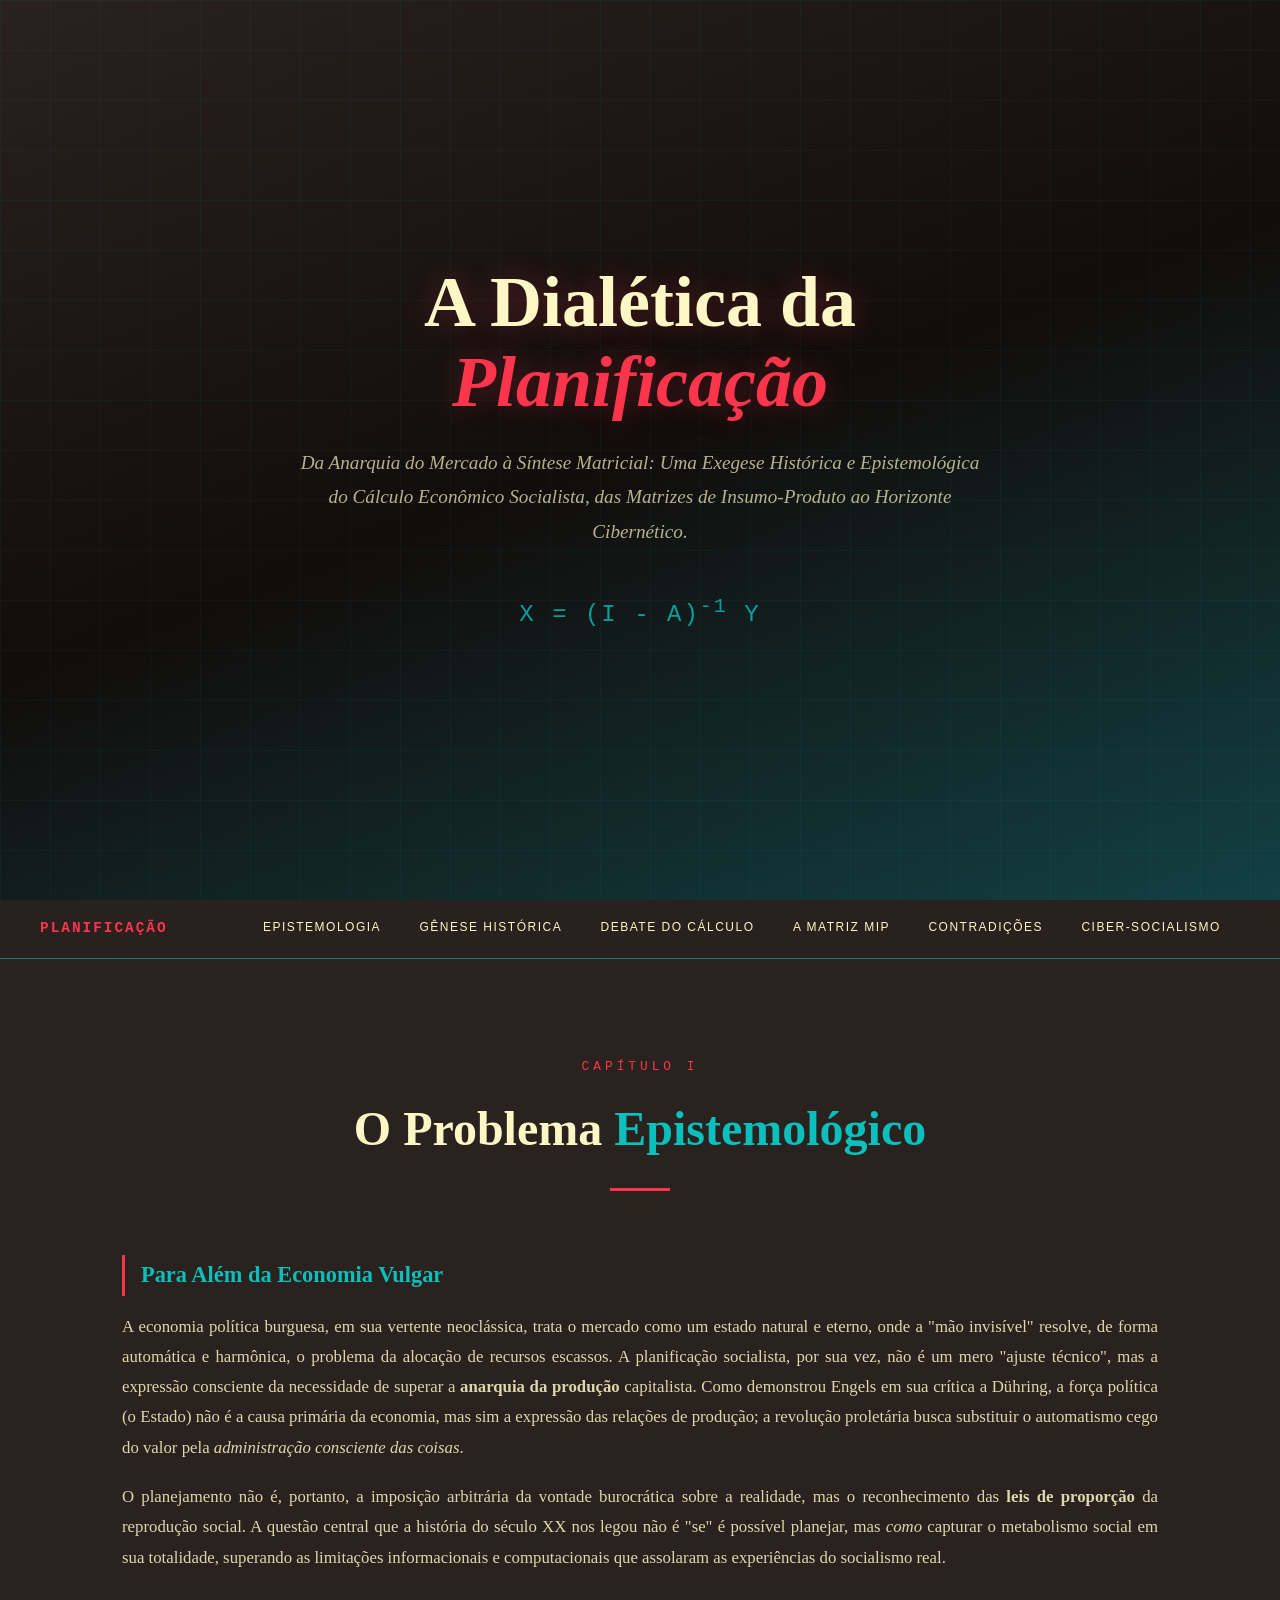
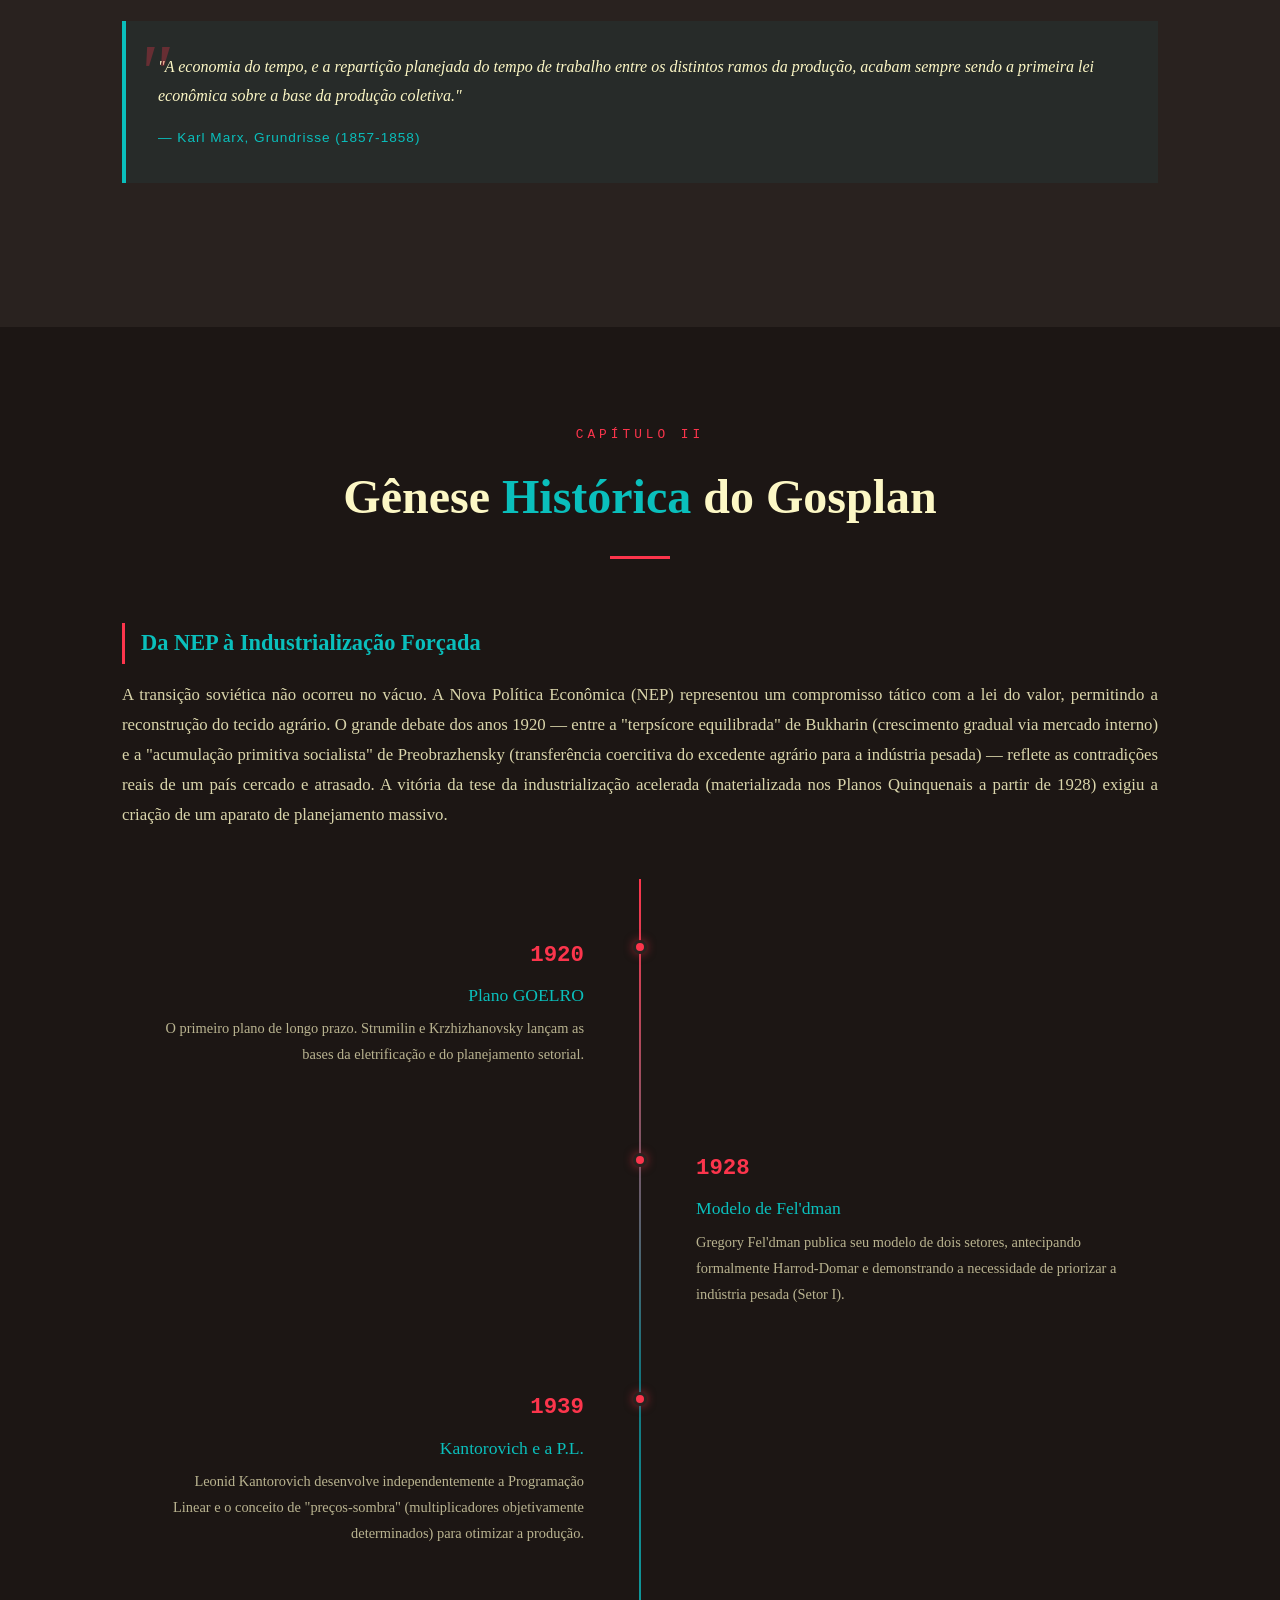
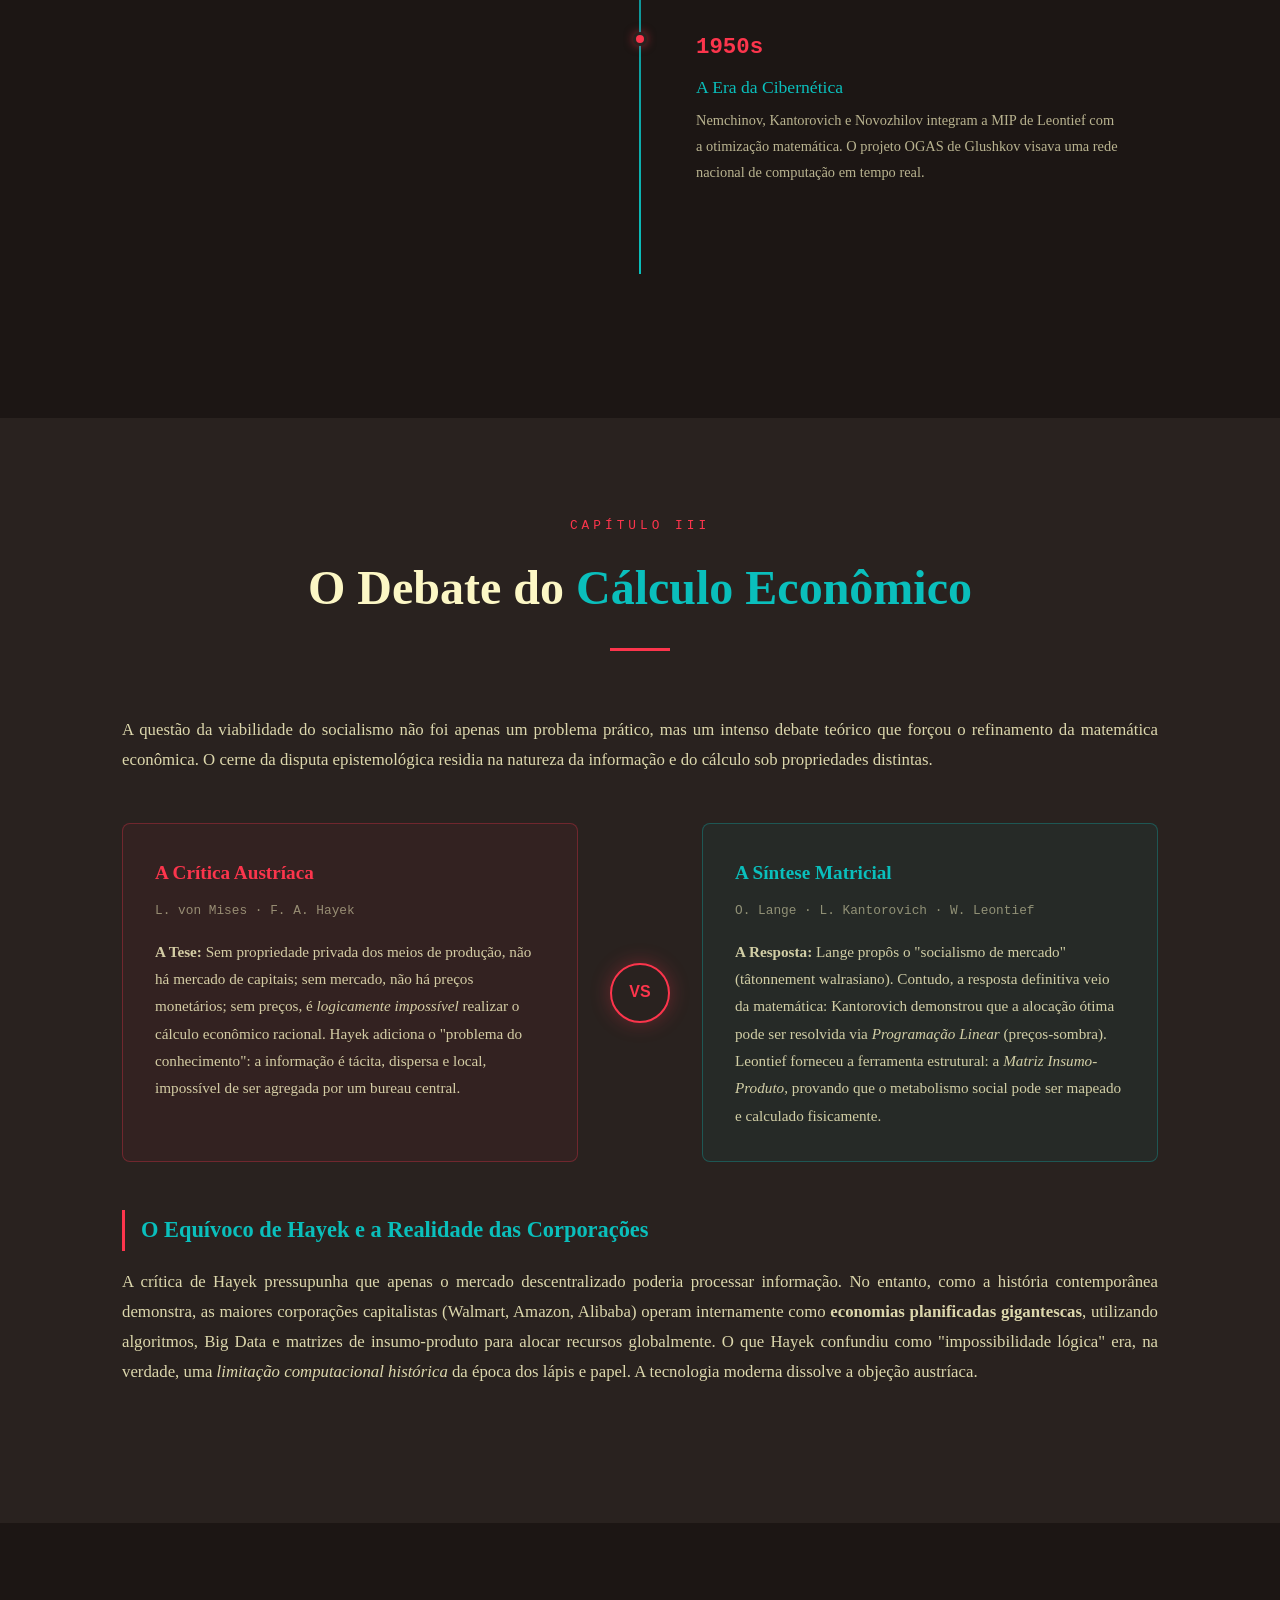
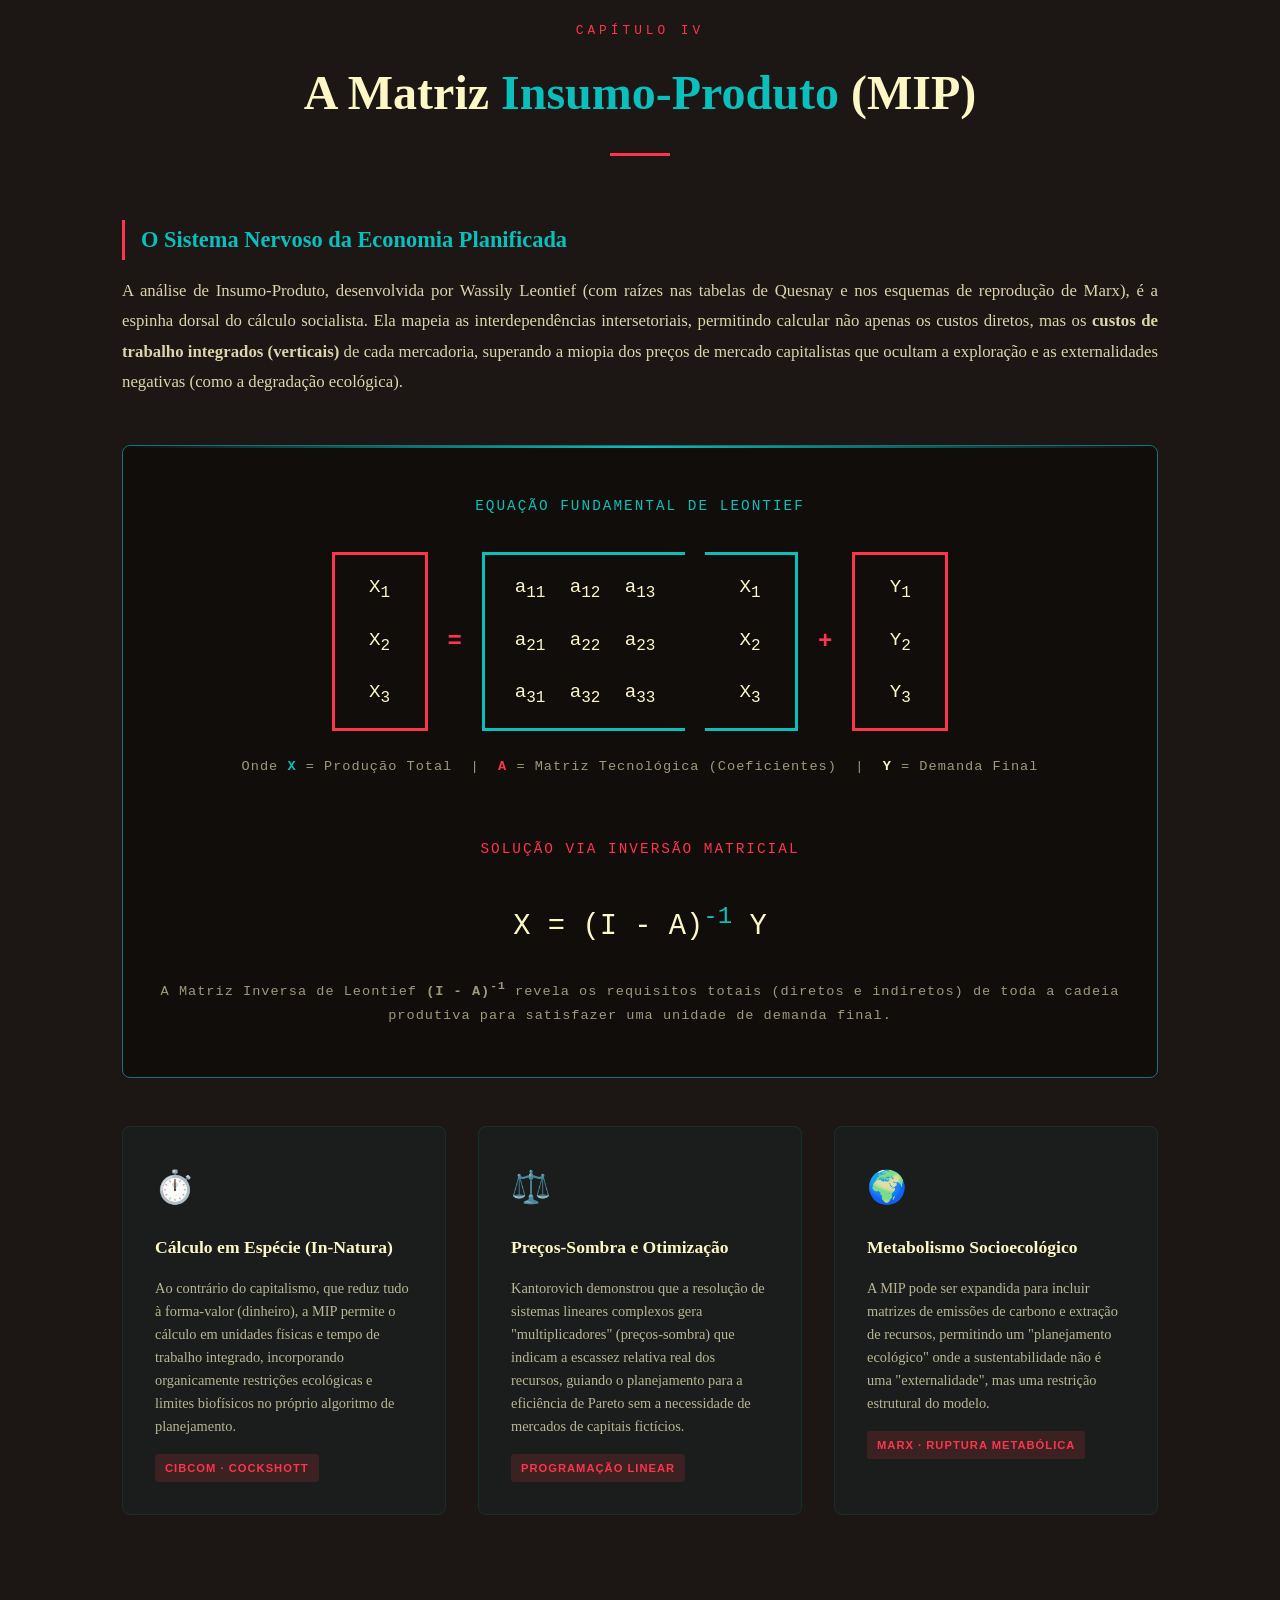
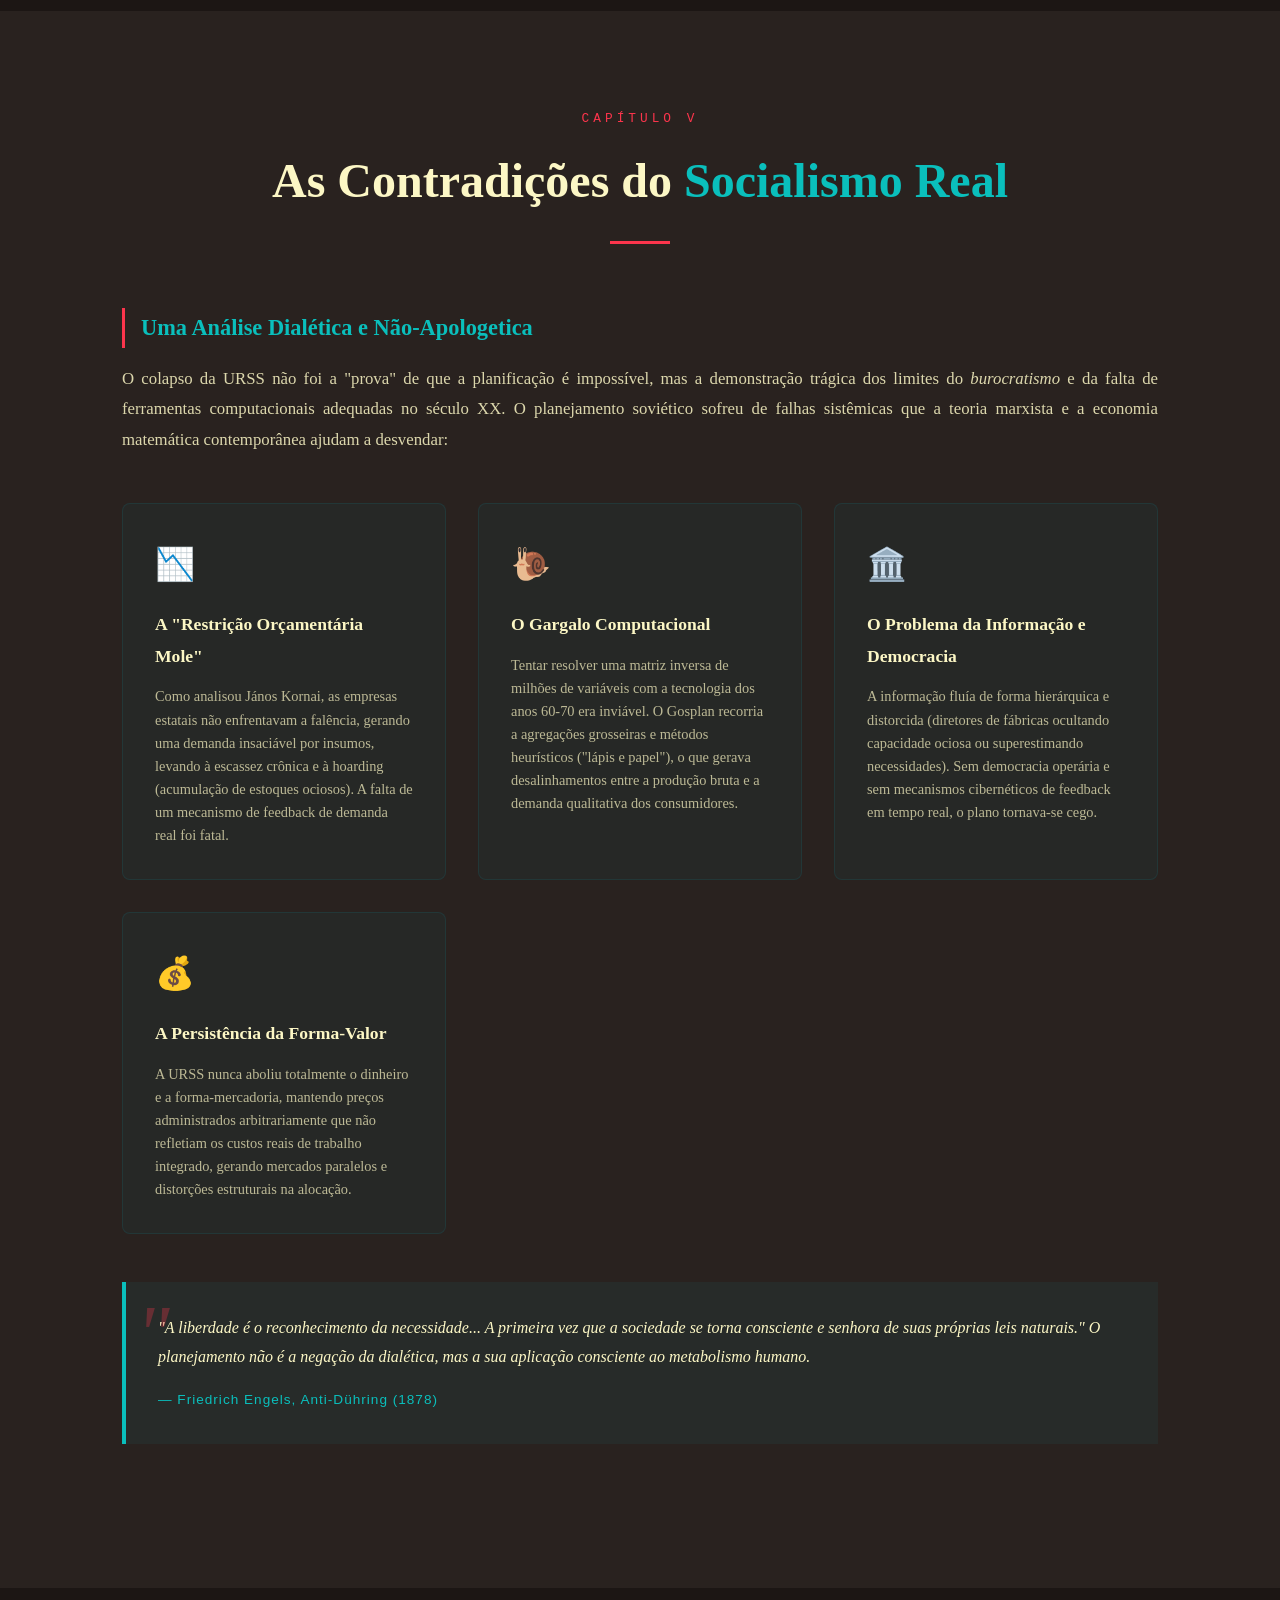
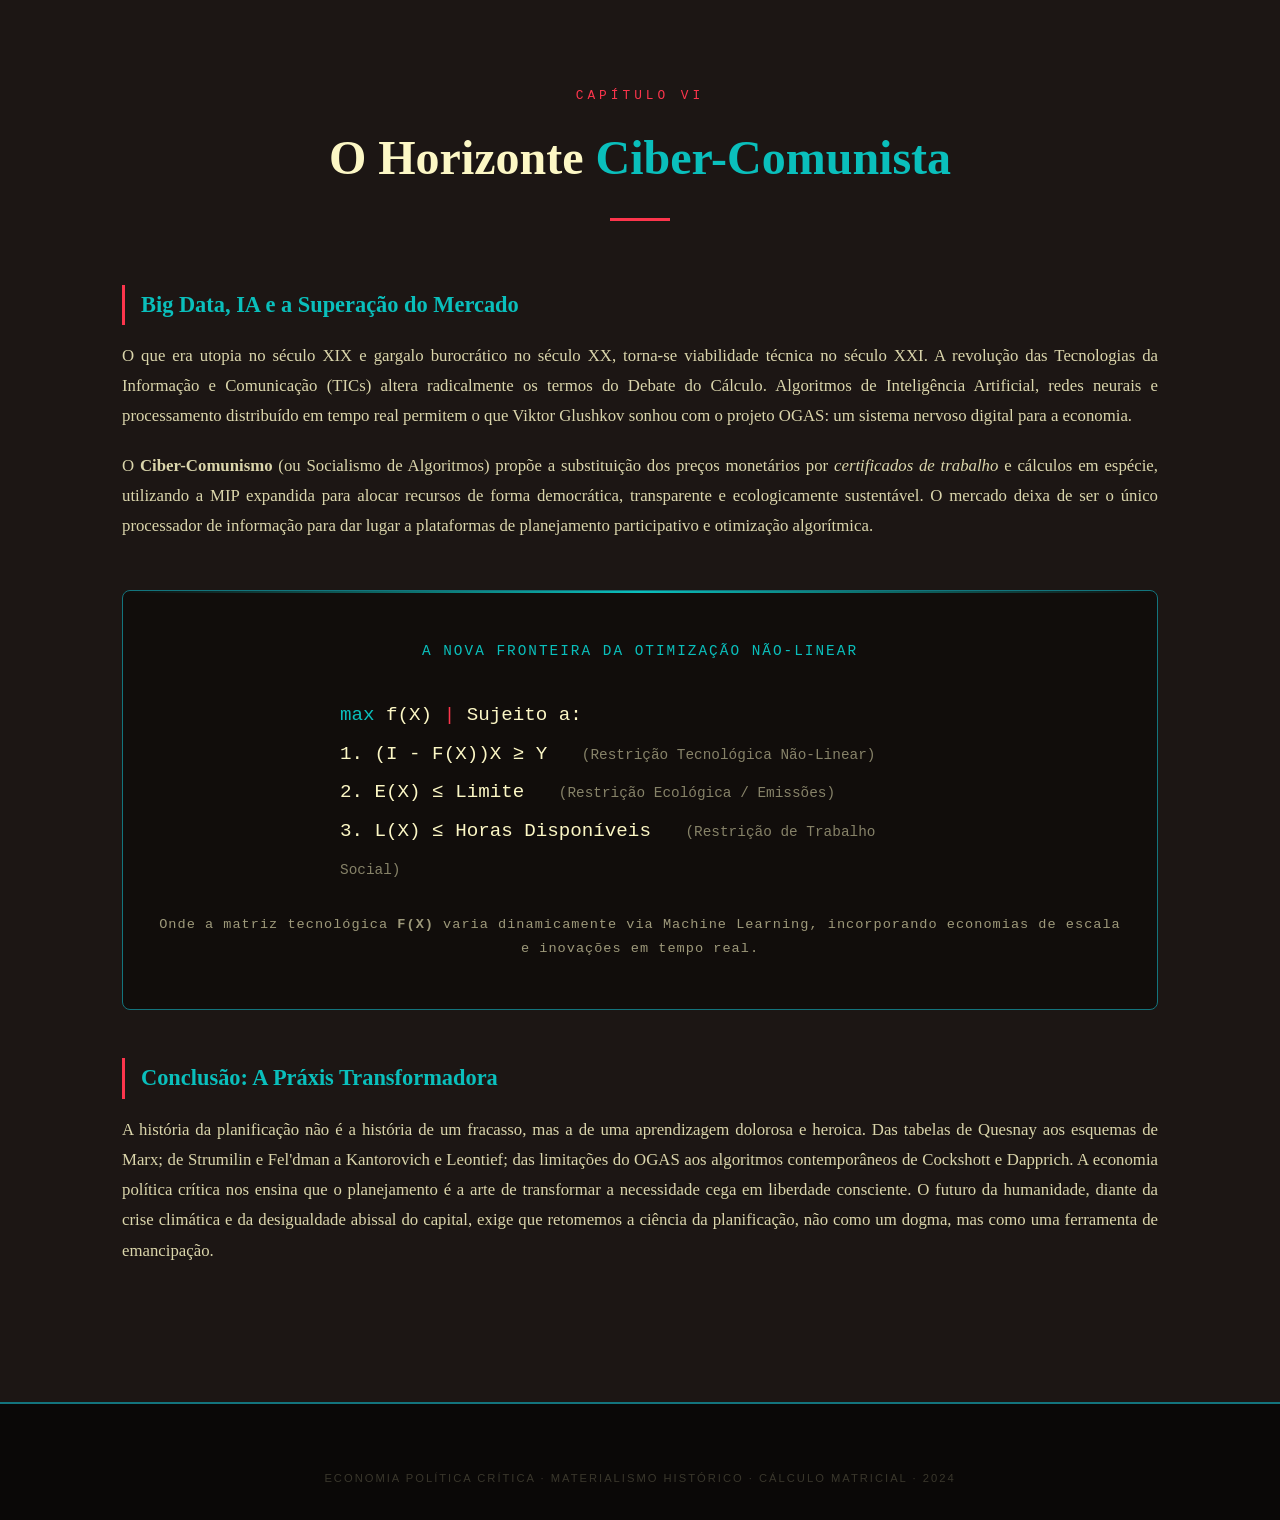
==== commit 33819f55: "Update index.html" ====
--- a/index.html
+++ b/index.html
@@ -47,7 +47,7 @@
         .hero-grid {
             position: absolute;
             top: 0; left: 0; width: 100%; height: 100%;
-            background-image: 
+            background-image:
                 linear-gradient(rgba(10, 191, 188, 0.05) 1px, transparent 1px),
                 linear-gradient(90deg, rgba(10, 191, 188, 0.05) 1px, transparent 1px);
             background-size: 50px 50px;
@@ -159,7 +159,7 @@
         .container { max-width: 1100px; margin: 0 auto; padding: 0 2rem; }
         .section { padding: 6rem 0; }
         .bg-alt { background: #1c1614; }
-        
+
         .section-header { text-align: center; margin-bottom: 4rem; }
         .section-number {
             font-family: 'Courier New', monospace;
@@ -287,7 +287,7 @@
             text-transform: uppercase;
             margin-bottom: 2rem;
         }
-        
+
         .matrix-container {
             display: flex;
             align-items: center;
@@ -306,11 +306,11 @@
         .matrix.bracket-left { border-left: 3px solid var(--cyan); border-top: 3px solid var(--cyan); border-bottom: 3px solid var(--cyan); }
         .matrix.bracket-right { border-right: 3px solid var(--cyan); border-top: 3px solid var(--cyan); border-bottom: 3px solid var(--cyan); }
         .matrix.bracket-full { border: 3px solid var(--red); }
-        
+
         .m-2x2 { grid-template-columns: repeat(2, 1fr); }
         .m-3x3 { grid-template-columns: repeat(3, 1fr); }
         .m-1x3 { grid-template-columns: repeat(3, 1fr); }
-        
+
         .matrix span {
             text-align: center;
             min-width: 40px;
@@ -450,10 +450,10 @@
     <section class="hero">
         <div class="hero-grid"></div>
         <div class="hero-content">
-            <div class="hero-tag">Relatório Técnico-Científico · Prof. Dr. "Leontieff"</div>
+  
             <h1>A Dialética da <span>Planificação</span></h1>
             <p class="hero-subtitle">
-                Da Anarquia do Mercado à Síntese Matricial: Uma Exegese Histórica e Epistemológica 
+                Da Anarquia do Mercado à Síntese Matricial: Uma Exegese Histórica e Epistemológica
                 do Cálculo Econômico Socialista, das Matrizes de Insumo-Produto ao Horizonte Cibernético.
             </p>
             <div class="hero-math">X = (I - A)<sup>-1</sup> Y</div>
@@ -487,26 +487,26 @@
             <div class="content-block fade-in">
                 <h3>Para Além da Economia Vulgar</h3>
                 <p>
-                    A economia política burguesa, em sua vertente neoclássica, trata o mercado como um estado natural 
-                    e eterno, onde a "mão invisível" resolve, de forma automática e harmônica, o problema da alocação 
-                    de recursos escassos. A planificação socialista, por sua vez, não é um mero "ajuste técnico", 
-                    mas a expressão consciente da necessidade de superar a <strong>anarquia da produção</strong> 
-                    capitalista. Como demonstrou Engels em sua crítica a Dühring, a força política (o Estado) não 
-                    é a causa primária da economia, mas sim a expressão das relações de produção; a revolução 
+                    A economia política burguesa, em sua vertente neoclássica, trata o mercado como um estado natural
+                    e eterno, onde a "mão invisível" resolve, de forma automática e harmônica, o problema da alocação
+                    de recursos escassos. A planificação socialista, por sua vez, não é um mero "ajuste técnico",
+                    mas a expressão consciente da necessidade de superar a <strong>anarquia da produção</strong>
+                    capitalista. Como demonstrou Engels em sua crítica a Dühring, a força política (o Estado) não
+                    é a causa primária da economia, mas sim a expressão das relações de produção; a revolução
                     proletária busca substituir o automatismo cego do valor pela <em>administração consciente das coisas</em>.
                 </p>
                 <p>
-                    O planejamento não é, portanto, a imposição arbitrária da vontade burocrática sobre a realidade, 
-                    mas o reconhecimento das <strong>leis de proporção</strong> da reprodução social. A questão central 
-                    que a história do século XX nos legou não é "se" é possível planejar, mas <em>como</em> capturar 
-                    o metabolismo social em sua totalidade, superando as limitações informacionais e computacionais 
+                    O planejamento não é, portanto, a imposição arbitrária da vontade burocrática sobre a realidade,
+                    mas o reconhecimento das <strong>leis de proporção</strong> da reprodução social. A questão central
+                    que a história do século XX nos legou não é "se" é possível planejar, mas <em>como</em> capturar
+                    o metabolismo social em sua totalidade, superando as limitações informacionais e computacionais
                     que assolaram as experiências do socialismo real.
                 </p>
             </div>
 
             <div class="quote-block fade-in">
                 <p>
-                    "A economia do tempo, e a repartição planejada do tempo de trabalho entre os distintos ramos 
+                    "A economia do tempo, e a repartição planejada do tempo de trabalho entre os distintos ramos
                     da produção, acabam sempre sendo a primeira lei econômica sobre a base da produção coletiva."
                 </p>
                 <cite>— Karl Marx, Grundrisse (1857-1858)</cite>
@@ -526,12 +526,12 @@
             <div class="content-block fade-in">
                 <h3>Da NEP à Industrialização Forçada</h3>
                 <p>
-                    A transição soviética não ocorreu no vácuo. A Nova Política Econômica (NEP) representou um 
-                    compromisso tático com a lei do valor, permitindo a reconstrução do tecido agrário. O grande 
-                    debate dos anos 1920 — entre a "terpsícore equilibrada" de Bukharin (crescimento gradual via 
-                    mercado interno) e a "acumulação primitiva socialista" de Preobrazhensky (transferência coercitiva 
-                    do excedente agrário para a indústria pesada) — reflete as contradições reais de um país 
-                    cercado e atrasado. A vitória da tese da industrialização acelerada (materializada nos Planos 
+                    A transição soviética não ocorreu no vácuo. A Nova Política Econômica (NEP) representou um
+                    compromisso tático com a lei do valor, permitindo a reconstrução do tecido agrário. O grande
+                    debate dos anos 1920 — entre a "terpsícore equilibrada" de Bukharin (crescimento gradual via
+                    mercado interno) e a "acumulação primitiva socialista" de Preobrazhensky (transferência coercitiva
+                    do excedente agrário para a indústria pesada) — reflete as contradições reais de um país
+                    cercado e atrasado. A vitória da tese da industrialização acelerada (materializada nos Planos
                     Quinquenais a partir de 1928) exigiu a criação de um aparato de planejamento massivo.
                 </p>
             </div>
@@ -576,8 +576,8 @@
 
             <div class="content-block fade-in">
                 <p>
-                    A questão da viabilidade do socialismo não foi apenas um problema prático, mas um intenso 
-                    debate teórico que forçou o refinamento da matemática econômica. O cerne da disputa 
+                    A questão da viabilidade do socialismo não foi apenas um problema prático, mas um intenso
+                    debate teórico que forçou o refinamento da matemática econômica. O cerne da disputa
                     epistemológica residia na natureza da informação e do cálculo sob propriedades distintas.
                 </p>
             </div>
@@ -587,9 +587,9 @@
                     <h4>A Crítica Austríaca</h4>
                     <div class="authors">L. von Mises · F. A. Hayek</div>
                     <p>
-                        <strong>A Tese:</strong> Sem propriedade privada dos meios de produção, não há mercado de capitais; 
-                        sem mercado, não há preços monetários; sem preços, é <em>logicamente impossível</em> realizar 
-                        o cálculo econômico racional. Hayek adiciona o "problema do conhecimento": a informação 
+                        <strong>A Tese:</strong> Sem propriedade privada dos meios de produção, não há mercado de capitais;
+                        sem mercado, não há preços monetários; sem preços, é <em>logicamente impossível</em> realizar
+                        o cálculo econômico racional. Hayek adiciona o "problema do conhecimento": a informação
                         é tácita, dispersa e local, impossível de ser agregada por um bureau central.
                     </p>
                 </div>
@@ -600,10 +600,10 @@
                     <h4>A Síntese Matricial</h4>
                     <div class="authors">O. Lange · L. Kantorovich · W. Leontief</div>
                     <p>
-                        <strong>A Resposta:</strong> Lange propôs o "socialismo de mercado" (tâtonnement walrasiano). 
-                        Contudo, a resposta definitiva veio da matemática: Kantorovich demonstrou que a alocação 
-                        ótima pode ser resolvida via <em>Programação Linear</em> (preços-sombra). Leontief forneceu 
-                        a ferramenta estrutural: a <em>Matriz Insumo-Produto</em>, provando que o metabolismo 
+                        <strong>A Resposta:</strong> Lange propôs o "socialismo de mercado" (tâtonnement walrasiano).
+                        Contudo, a resposta definitiva veio da matemática: Kantorovich demonstrou que a alocação
+                        ótima pode ser resolvida via <em>Programação Linear</em> (preços-sombra). Leontief forneceu
+                        a ferramenta estrutural: a <em>Matriz Insumo-Produto</em>, provando que o metabolismo
                         social pode ser mapeado e calculado fisicamente.
                     </p>
                 </div>
@@ -612,11 +612,11 @@
             <div class="content-block fade-in">
                 <h3>O Equívoco de Hayek e a Realidade das Corporações</h3>
                 <p>
-                    A crítica de Hayek pressupunha que apenas o mercado descentralizado poderia processar informação. 
-                    No entanto, como a história contemporânea demonstra, as maiores corporações capitalistas 
-                    (Walmart, Amazon, Alibaba) operam internamente como <strong>economias planificadas gigantescas</strong>, 
-                    utilizando algoritmos, Big Data e matrizes de insumo-produto para alocar recursos globalmente. 
-                    O que Hayek confundiu como "impossibilidade lógica" era, na verdade, uma <em>limitação computacional 
+                    A crítica de Hayek pressupunha que apenas o mercado descentralizado poderia processar informação.
+                    No entanto, como a história contemporânea demonstra, as maiores corporações capitalistas
+                    (Walmart, Amazon, Alibaba) operam internamente como <strong>economias planificadas gigantescas</strong>,
+                    utilizando algoritmos, Big Data e matrizes de insumo-produto para alocar recursos globalmente.
+                    O que Hayek confundiu como "impossibilidade lógica" era, na verdade, uma <em>limitação computacional
                     histórica</em> da época dos lápis e papel. A tecnologia moderna dissolve a objeção austríaca.
                 </p>
             </div>
@@ -635,11 +635,11 @@
             <div class="content-block fade-in">
                 <h3>O Sistema Nervoso da Economia Planificada</h3>
                 <p>
-                    A análise de Insumo-Produto, desenvolvida por Wassily Leontief (com raízes nas tabelas de 
-                    Quesnay e nos esquemas de reprodução de Marx), é a espinha dorsal do cálculo socialista. 
-                    Ela mapeia as interdependências intersetoriais, permitindo calcular não apenas os custos 
-                    diretos, mas os <strong>custos de trabalho integrados (verticais)</strong> de cada mercadoria, 
-                    superando a miopia dos preços de mercado capitalistas que ocultam a exploração e as 
+                    A análise de Insumo-Produto, desenvolvida por Wassily Leontief (com raízes nas tabelas de
+                    Quesnay e nos esquemas de reprodução de Marx), é a espinha dorsal do cálculo socialista.
+                    Ela mapeia as interdependências intersetoriais, permitindo calcular não apenas os custos
+                    diretos, mas os <strong>custos de trabalho integrados (verticais)</strong> de cada mercadoria,
+                    superando a miopia dos preços de mercado capitalistas que ocultam a exploração e as
                     externalidades negativas (como a degradação ecológica).
                 </p>
             </div>
@@ -674,8 +674,8 @@
                     </div>
                 </div>
                 <div class="math-label">
-                    Onde <strong style="color:var(--cyan)">X</strong> = Produção Total &nbsp;|&nbsp; 
-                    <strong style="color:var(--red)">A</strong> = Matriz Tecnológica (Coeficientes) &nbsp;|&nbsp; 
+                    Onde <strong style="color:var(--cyan)">X</strong> = Produção Total &nbsp;|&nbsp;
+                    <strong style="color:var(--red)">A</strong> = Matriz Tecnológica (Coeficientes) &nbsp;|&nbsp;
                     <strong style="color:var(--cream)">Y</strong> = Demanda Final
                 </div>
                 <br><br>
@@ -684,7 +684,7 @@
                     X = (I - A)<sup style="color:var(--cyan)">-1</sup> Y
                 </div>
                 <div class="math-label">
-                    A Matriz Inversa de Leontief <strong>(I - A)<sup>-1</sup></strong> revela os requisitos totais 
+                    A Matriz Inversa de Leontief <strong>(I - A)<sup>-1</sup></strong> revela os requisitos totais
                     (diretos e indiretos) de toda a cadeia produtiva para satisfazer uma unidade de demanda final.
                 </div>
             </div>
@@ -694,8 +694,8 @@
                     <div class="card-icon">⏱️</div>
                     <h4>Cálculo em Espécie (In-Natura)</h4>
                     <p>
-                        Ao contrário do capitalismo, que reduz tudo à forma-valor (dinheiro), a MIP permite 
-                        o cálculo em unidades físicas e tempo de trabalho integrado, incorporando organicamente 
+                        Ao contrário do capitalismo, que reduz tudo à forma-valor (dinheiro), a MIP permite
+                        o cálculo em unidades físicas e tempo de trabalho integrado, incorporando organicamente
                         restrições ecológicas e limites biofísicos no próprio algoritmo de planejamento.
                     </p>
                     <span class="tag">CibCom · Cockshott</span>
@@ -704,8 +704,8 @@
                     <div class="card-icon">⚖️</div>
                     <h4>Preços-Sombra e Otimização</h4>
                     <p>
-                        Kantorovich demonstrou que a resolução de sistemas lineares complexos gera "multiplicadores" 
-                        (preços-sombra) que indicam a escassez relativa real dos recursos, guiando o planejamento 
+                        Kantorovich demonstrou que a resolução de sistemas lineares complexos gera "multiplicadores"
+                        (preços-sombra) que indicam a escassez relativa real dos recursos, guiando o planejamento
                         para a eficiência de Pareto sem a necessidade de mercados de capitais fictícios.
                     </p>
                     <span class="tag">Programação Linear</span>
@@ -714,8 +714,8 @@
                     <div class="card-icon">🌍</div>
                     <h4>Metabolismo Socioecológico</h4>
                     <p>
-                        A MIP pode ser expandida para incluir matrizes de emissões de carbono e extração de 
-                        recursos, permitindo um "planejamento ecológico" onde a sustentabilidade não é uma 
+                        A MIP pode ser expandida para incluir matrizes de emissões de carbono e extração de
+                        recursos, permitindo um "planejamento ecológico" onde a sustentabilidade não é uma
                         "externalidade", mas uma restrição estrutural do modelo.
                     </p>
                     <span class="tag">Marx · Ruptura Metabólica</span>
@@ -736,9 +736,9 @@
             <div class="content-block fade-in">
                 <h3>Uma Análise Dialética e Não-Apologetica</h3>
                 <p>
-                    O colapso da URSS não foi a "prova" de que a planificação é impossível, mas a demonstração 
-                    trágica dos limites do <em>burocratismo</em> e da falta de ferramentas computacionais adequadas 
-                    no século XX. O planejamento soviético sofreu de falhas sistêmicas que a teoria marxista e 
+                    O colapso da URSS não foi a "prova" de que a planificação é impossível, mas a demonstração
+                    trágica dos limites do <em>burocratismo</em> e da falta de ferramentas computacionais adequadas
+                    no século XX. O planejamento soviético sofreu de falhas sistêmicas que a teoria marxista e
                     a economia matemática contemporânea ajudam a desvendar:
                 </p>
             </div>
@@ -748,8 +748,8 @@
                     <div class="card-icon">📉</div>
                     <h4>A "Restrição Orçamentária Mole"</h4>
                     <p>
-                        Como analisou János Kornai, as empresas estatais não enfrentavam a falência, gerando 
-                        uma demanda insaciável por insumos, levando à escassez crônica e à hoarding (acumulação 
+                        Como analisou János Kornai, as empresas estatais não enfrentavam a falência, gerando
+                        uma demanda insaciável por insumos, levando à escassez crônica e à hoarding (acumulação
                         de estoques ociosos). A falta de um mecanismo de feedback de demanda real foi fatal.
                     </p>
                 </div>
@@ -757,8 +757,8 @@
                     <div class="card-icon">🐌</div>
                     <h4>O Gargalo Computacional</h4>
                     <p>
-                        Tentar resolver uma matriz inversa de milhões de variáveis com a tecnologia dos anos 60-70 
-                        era inviável. O Gosplan recorria a agregações grosseiras e métodos heurísticos ("lápis e papel"), 
+                        Tentar resolver uma matriz inversa de milhões de variáveis com a tecnologia dos anos 60-70
+                        era inviável. O Gosplan recorria a agregações grosseiras e métodos heurísticos ("lápis e papel"),
                         o que gerava desalinhamentos entre a produção bruta e a demanda qualitativa dos consumidores.
                     </p>
                 </div>
@@ -766,8 +766,8 @@
                     <div class="card-icon">🏛️</div>
                     <h4>O Problema da Informação e Democracia</h4>
                     <p>
-                        A informação fluía de forma hierárquica e distorcida (diretores de fábricas ocultando 
-                        capacidade ociosa ou superestimando necessidades). Sem democracia operária e sem 
+                        A informação fluía de forma hierárquica e distorcida (diretores de fábricas ocultando
+                        capacidade ociosa ou superestimando necessidades). Sem democracia operária e sem
                         mecanismos cibernéticos de feedback em tempo real, o plano tornava-se cego.
                     </p>
                 </div>
@@ -775,8 +775,8 @@
                     <div class="card-icon">💰</div>
                     <h4>A Persistência da Forma-Valor</h4>
                     <p>
-                        A URSS nunca aboliu totalmente o dinheiro e a forma-mercadoria, mantendo preços 
-                        administrados arbitrariamente que não refletiam os custos reais de trabalho integrado, 
+                        A URSS nunca aboliu totalmente o dinheiro e a forma-mercadoria, mantendo preços
+                        administrados arbitrariamente que não refletiam os custos reais de trabalho integrado,
                         gerando mercados paralelos e distorções estruturais na alocação.
                     </p>
                 </div>
@@ -784,8 +784,8 @@
 
             <div class="quote-block fade-in">
                 <p>
-                    "A liberdade é o reconhecimento da necessidade... A primeira vez que a sociedade se torna 
-                    consciente e senhora de suas próprias leis naturais." O planejamento não é a negação da 
+                    "A liberdade é o reconhecimento da necessidade... A primeira vez que a sociedade se torna
+                    consciente e senhora de suas próprias leis naturais." O planejamento não é a negação da
                     dialética, mas a sua aplicação consciente ao metabolismo humano.
                 </p>
                 <cite>— Friedrich Engels, Anti-Dühring (1878)</cite>
@@ -805,17 +805,17 @@
             <div class="content-block fade-in">
                 <h3>Big Data, IA e a Superação do Mercado</h3>
                 <p>
-                    O que era utopia no século XIX e gargalo burocrático no século XX, torna-se viabilidade 
-                    técnica no século XXI. A revolução das Tecnologias da Informação e Comunicação (TICs) 
-                    altera radicalmente os termos do Debate do Cálculo. Algoritmos de Inteligência Artificial, 
-                    redes neurais e processamento distribuído em tempo real permitem o que Viktor Glushkov 
+                    O que era utopia no século XIX e gargalo burocrático no século XX, torna-se viabilidade
+                    técnica no século XXI. A revolução das Tecnologias da Informação e Comunicação (TICs)
+                    altera radicalmente os termos do Debate do Cálculo. Algoritmos de Inteligência Artificial,
+                    redes neurais e processamento distribuído em tempo real permitem o que Viktor Glushkov
                     sonhou com o projeto OGAS: um sistema nervoso digital para a economia.
                 </p>
                 <p>
-                    O <strong>Ciber-Comunismo</strong> (ou Socialismo de Algoritmos) propõe a substituição 
-                    dos preços monetários por <em>certificados de trabalho</em> e cálculos em espécie, 
-                    utilizando a MIP expandida para alocar recursos de forma democrática, transparente e 
-                    ecologicamente sustentável. O mercado deixa de ser o único processador de informação 
+                    O <strong>Ciber-Comunismo</strong> (ou Socialismo de Algoritmos) propõe a substituição
+                    dos preços monetários por <em>certificados de trabalho</em> e cálculos em espécie,
+                    utilizando a MIP expandida para alocar recursos de forma democrática, transparente e
+                    ecologicamente sustentável. O mercado deixa de ser o único processador de informação
                     para dar lugar a plataformas de planejamento participativo e otimização algorítmica.
                 </p>
             </div>
@@ -829,7 +829,7 @@
                     <span style="color: var(--cream);">3.</span> L(X) ≤ Horas Disponíveis &nbsp;&nbsp;<span style="color: rgba(252,247,197,0.5); font-size:0.9rem;">(Restrição de Trabalho Social)</span>
                 </div>
                 <div class="math-label">
-                    Onde a matriz tecnológica <strong>F(X)</strong> varia dinamicamente via Machine Learning, 
+                    Onde a matriz tecnológica <strong>F(X)</strong> varia dinamicamente via Machine Learning,
                     incorporando economias de escala e inovações em tempo real.
                 </div>
             </div>
@@ -837,12 +837,12 @@
             <div class="content-block fade-in">
                 <h3>Conclusão: A Práxis Transformadora</h3>
                 <p>
-                    A história da planificação não é a história de um fracasso, mas a de uma aprendizagem 
-                    dolorosa e heroica. Das tabelas de Quesnay aos esquemas de Marx; de Strumilin e Fel'dman 
-                    a Kantorovich e Leontief; das limitações do OGAS aos algoritmos contemporâneos de Cockshott 
-                    e Dapprich. A economia política crítica nos ensina que o planejamento é a arte de 
-                    transformar a necessidade cega em liberdade consciente. O futuro da humanidade, diante 
-                    da crise climática e da desigualdade abissal do capital, exige que retomemos a ciência 
+                    A história da planificação não é a história de um fracasso, mas a de uma aprendizagem
+                    dolorosa e heroica. Das tabelas de Quesnay aos esquemas de Marx; de Strumilin e Fel'dman
+                    a Kantorovich e Leontief; das limitações do OGAS aos algoritmos contemporâneos de Cockshott
+                    e Dapprich. A economia política crítica nos ensina que o planejamento é a arte de
+                    transformar a necessidade cega em liberdade consciente. O futuro da humanidade, diante
+                    da crise climática e da desigualdade abissal do capital, exige que retomemos a ciência
                     da planificação, não como um dogma, mas como uma ferramenta de emancipação.
                 </p>
             </div>
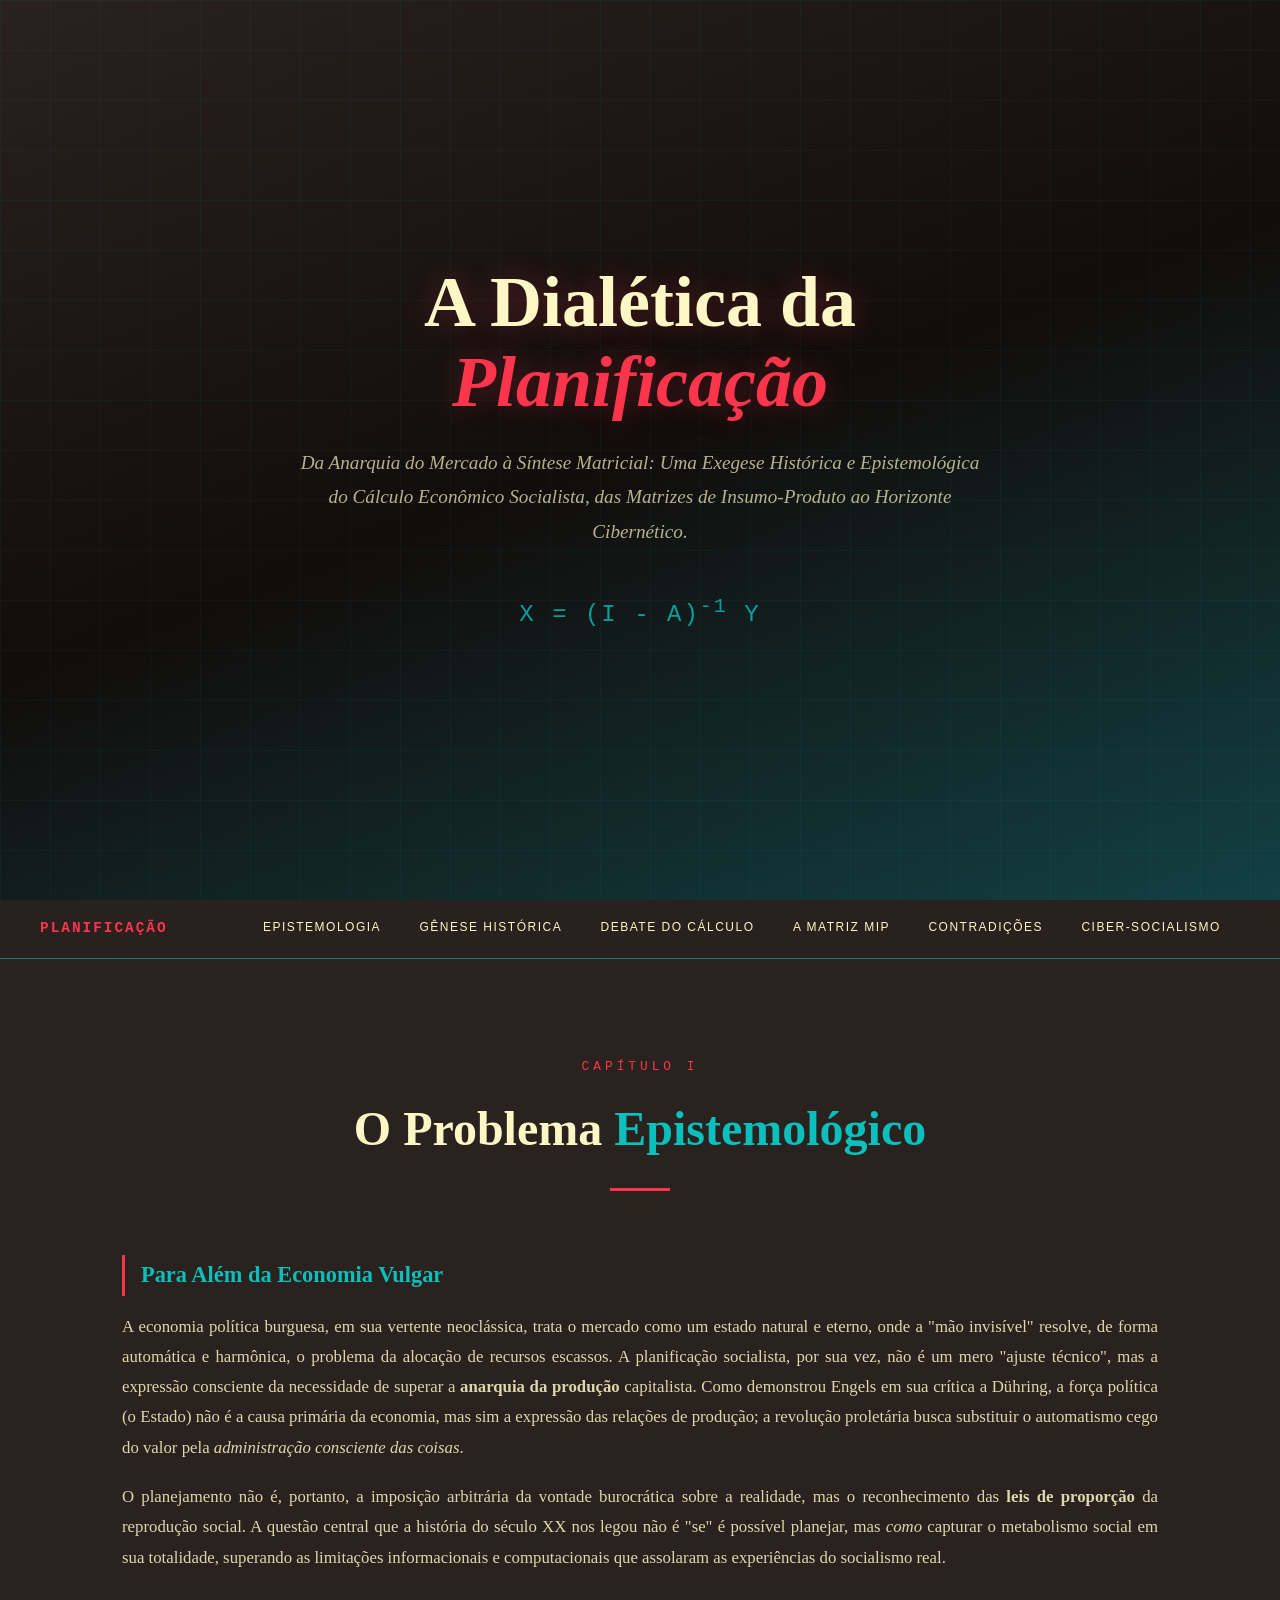
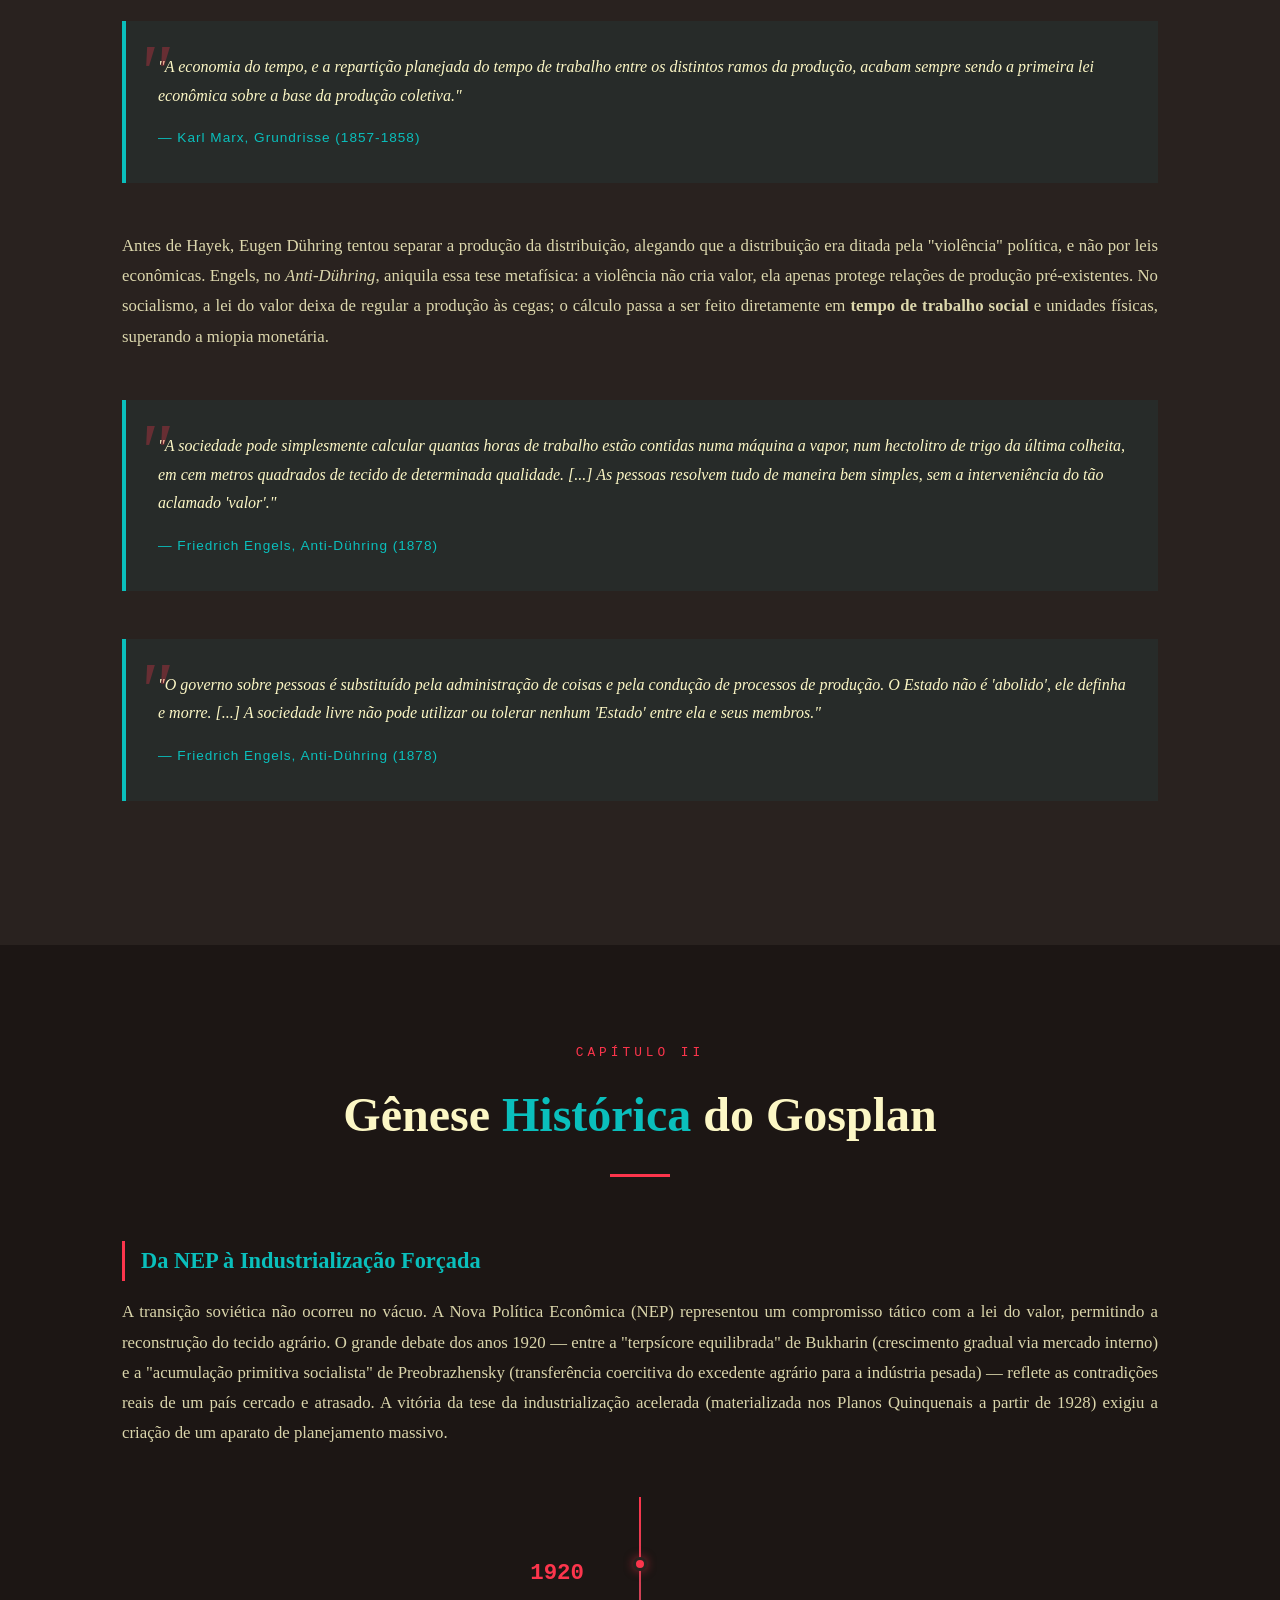
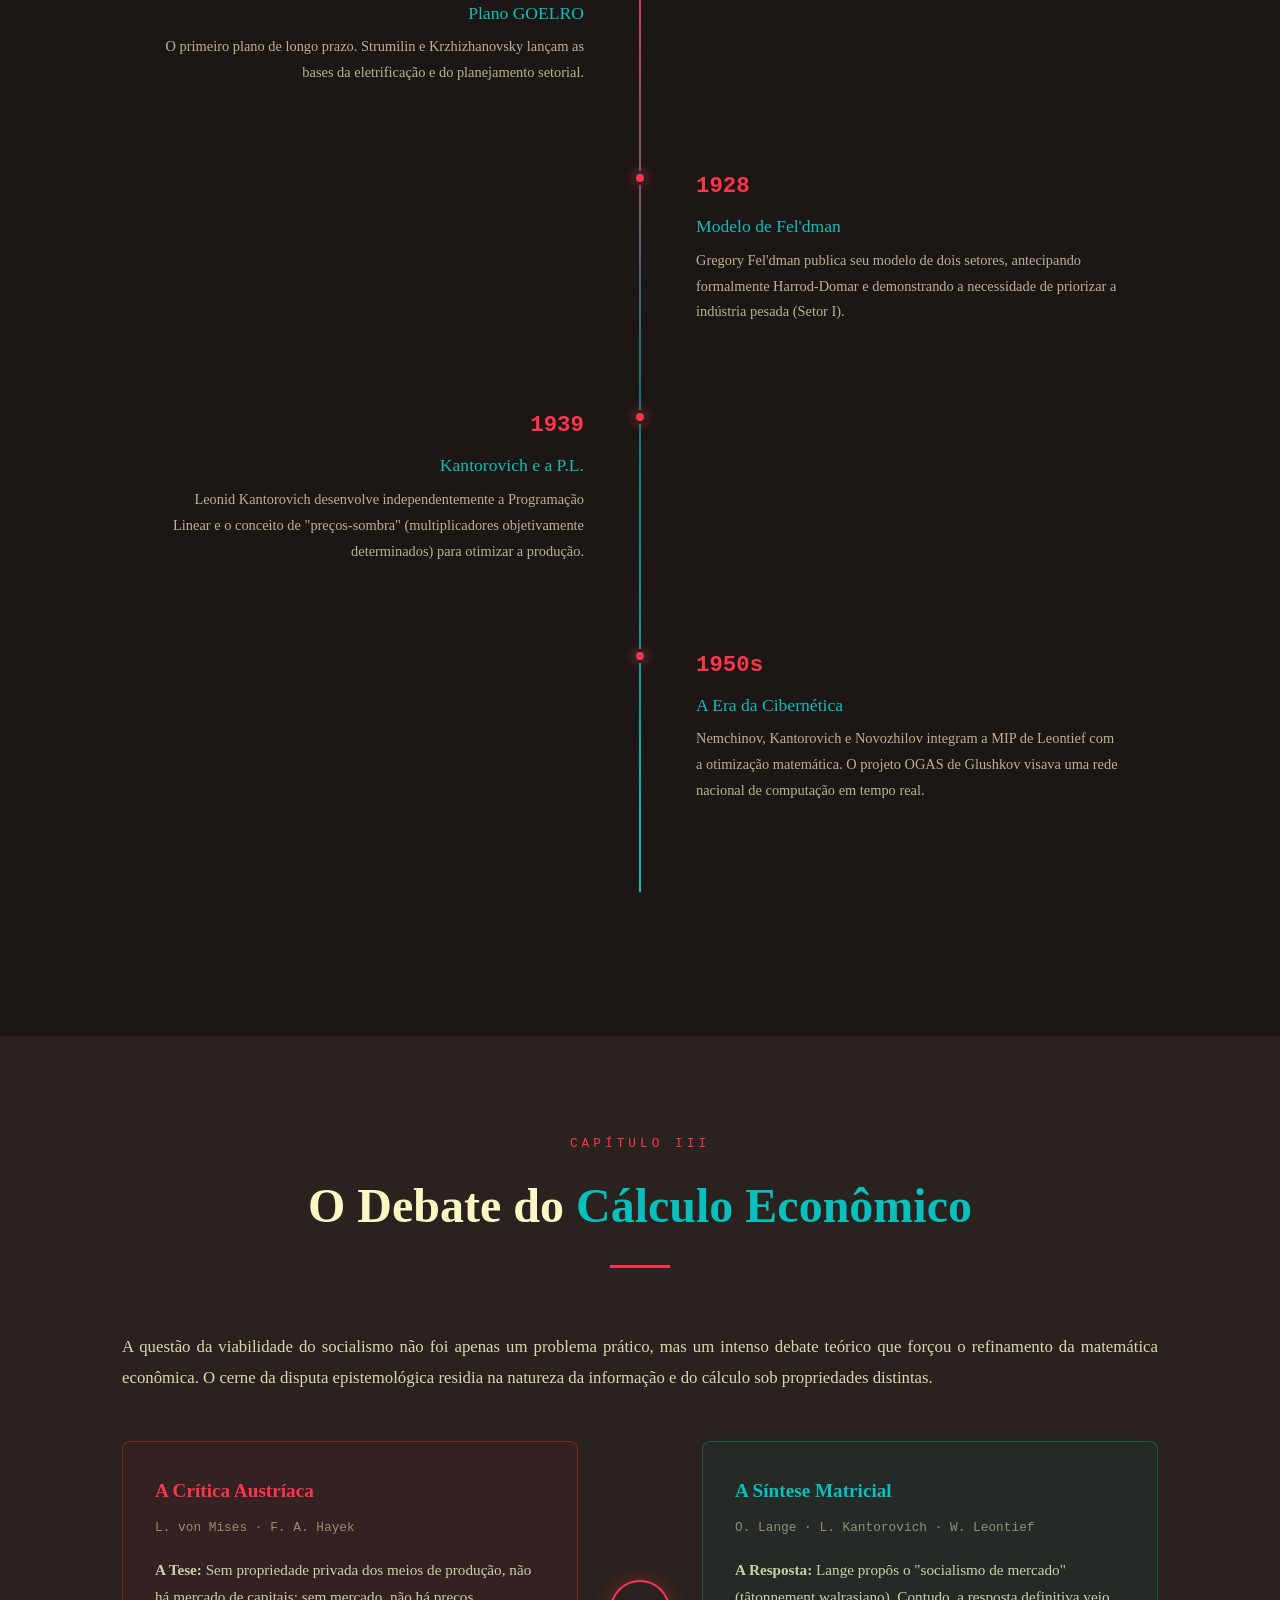
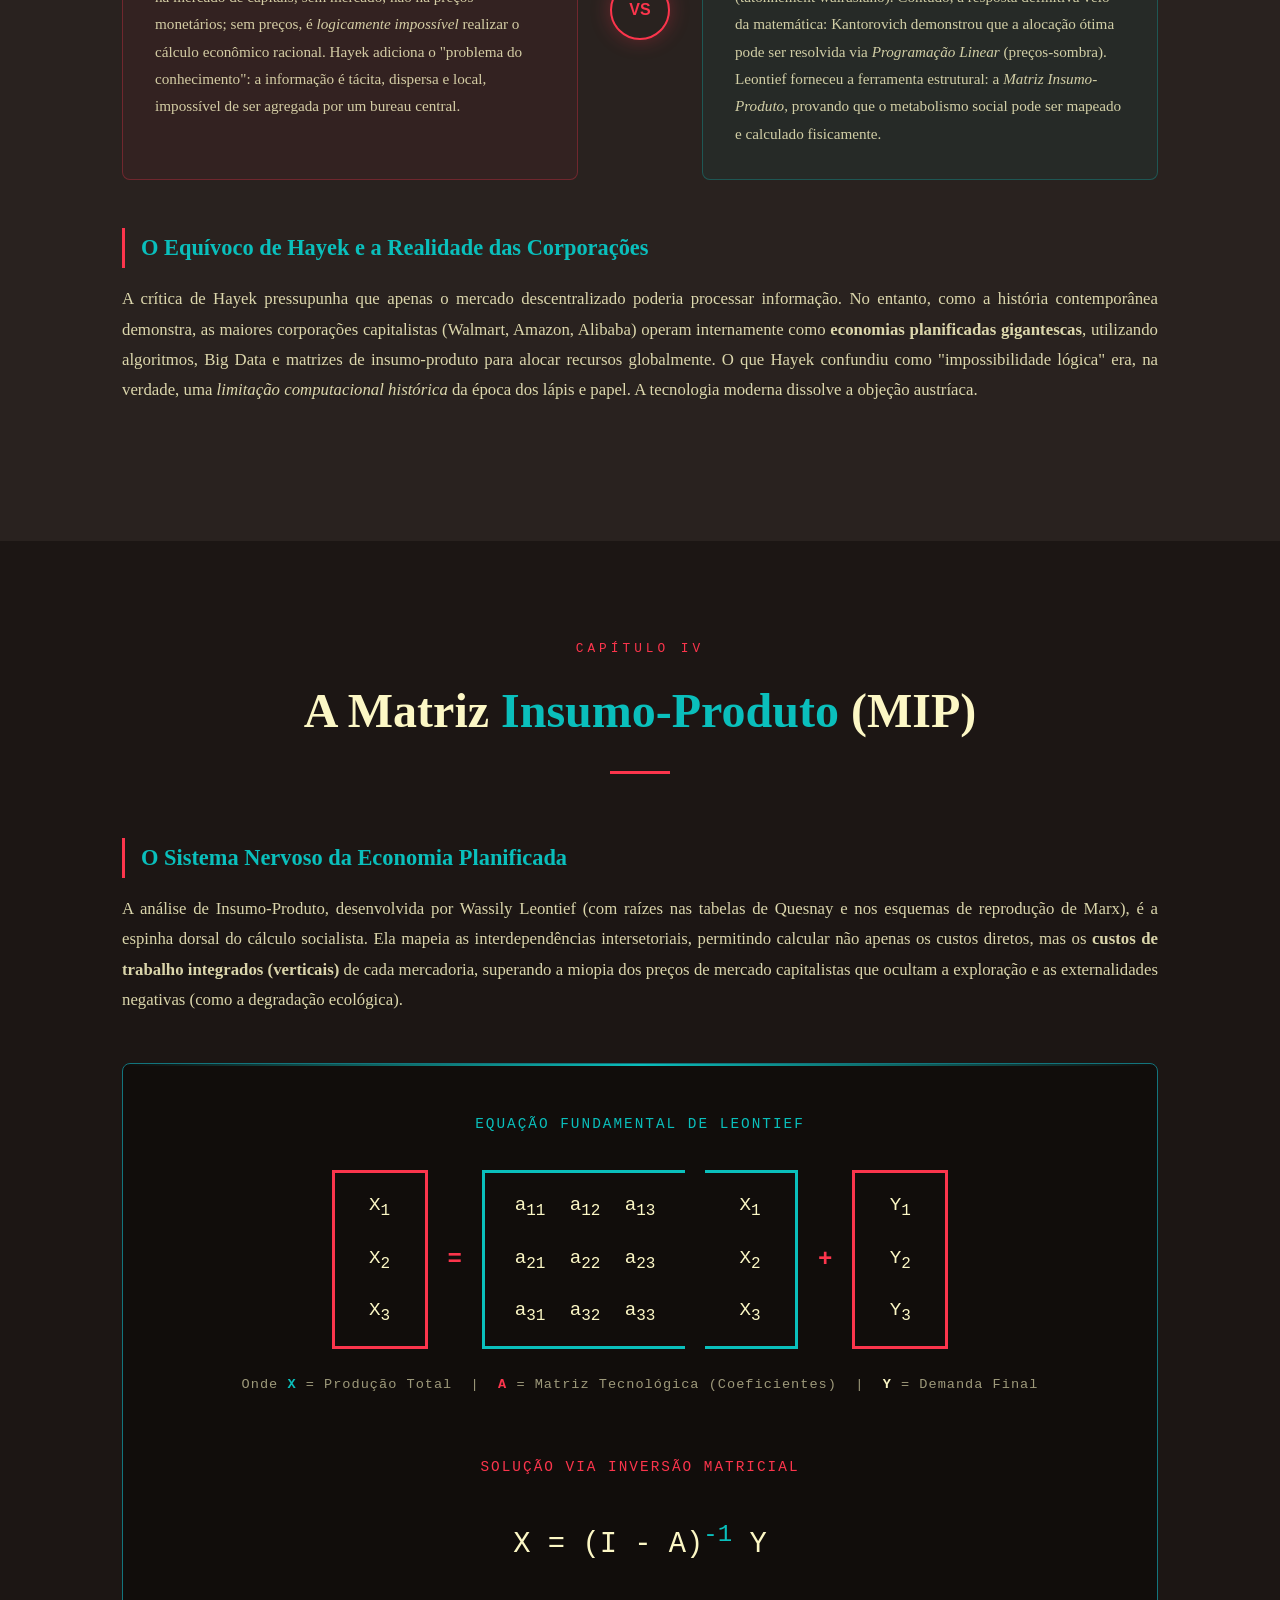
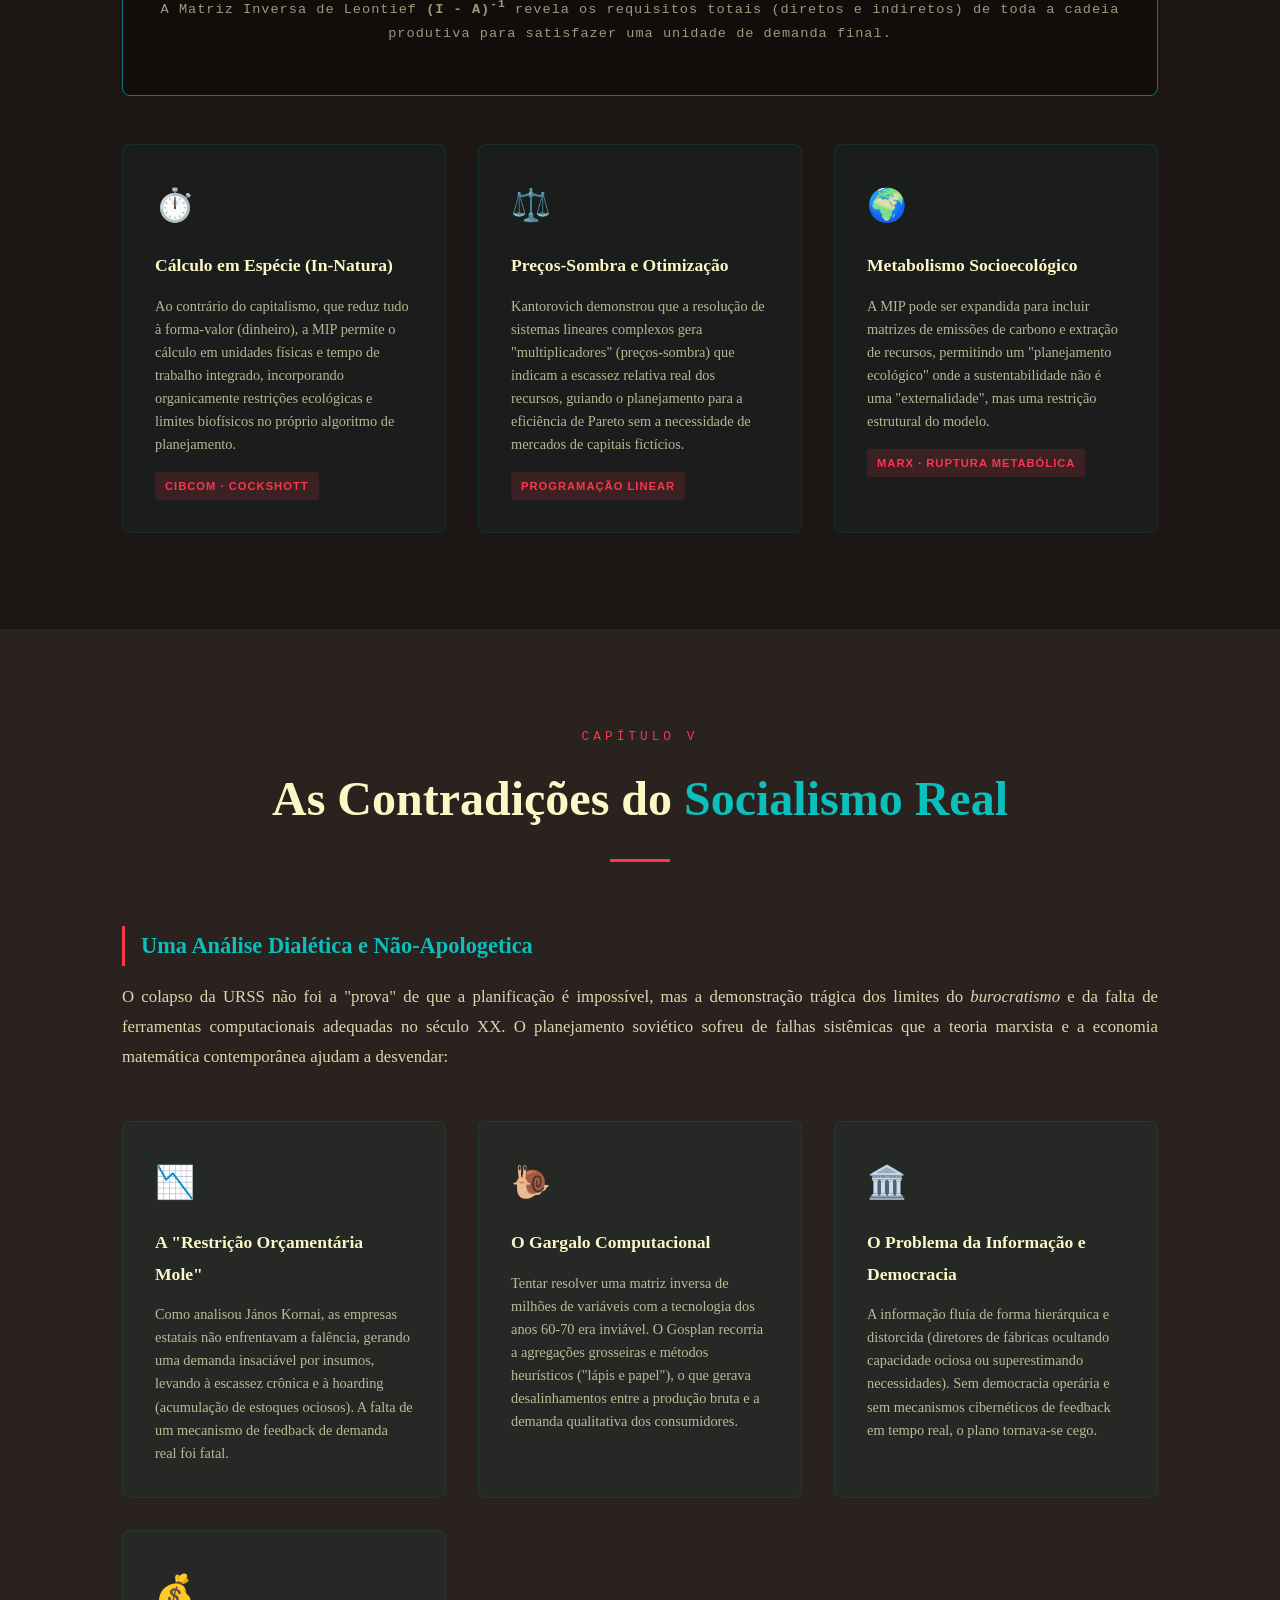
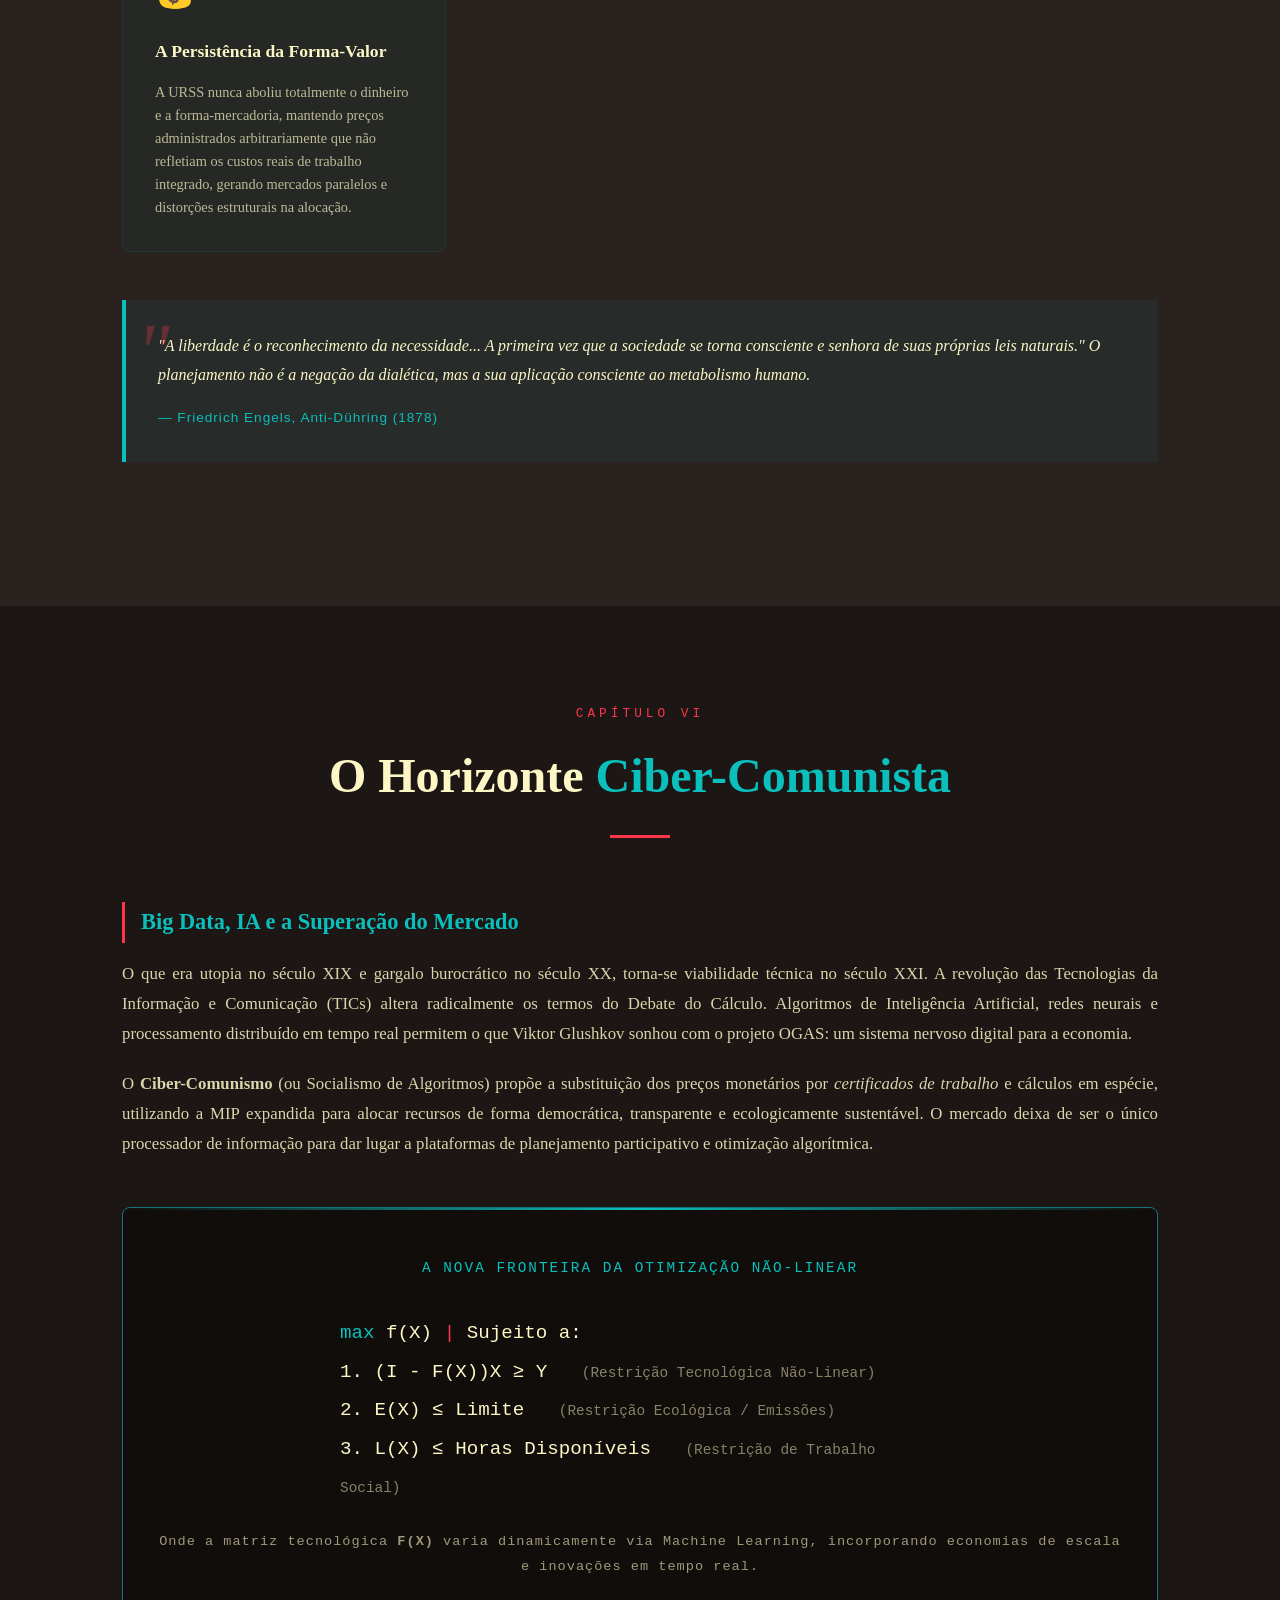
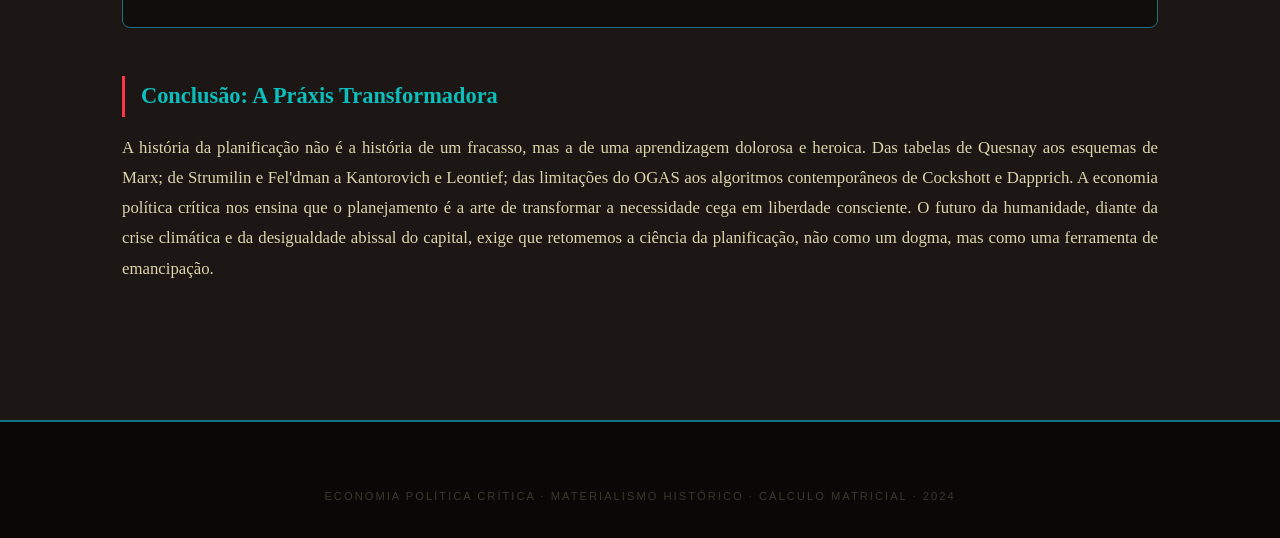
==== commit 2518d35d: "Update index.html" ====
--- a/index.html
+++ b/index.html
@@ -450,7 +450,7 @@
     <section class="hero">
         <div class="hero-grid"></div>
         <div class="hero-content">
-  
+
             <h1>A Dialética da <span>Planificação</span></h1>
             <p class="hero-subtitle">
                 Da Anarquia do Mercado à Síntese Matricial: Uma Exegese Histórica e Epistemológica
@@ -511,9 +511,37 @@
                 </p>
                 <cite>— Karl Marx, Grundrisse (1857-1858)</cite>
             </div>
+
+            <div class="content-block fade-in">
+              
+                <p>
+                    Antes de Hayek, Eugen Dühring tentou separar a produção da distribuição, alegando que a distribuição
+                    era ditada pela "violência" política, e não por leis econômicas. Engels, no <em>Anti-Dühring</em>,
+                    aniquila essa tese metafísica: a violência não cria valor, ela apenas protege relações de produção
+                    pré-existentes. No socialismo, a lei do valor deixa de regular a produção às cegas; o cálculo passa a ser feito
+                    diretamente em <strong>tempo de trabalho social</strong> e unidades físicas, superando a miopia monetária.
+                </p>
+            </div>
+
+            <div class="quote-block fade-in">
+                <p>
+                    "A sociedade pode simplesmente calcular quantas horas de trabalho estão contidas numa máquina a vapor,
+                    num hectolitro de trigo da última colheita, em cem metros quadrados de tecido de determinada qualidade.
+                    [...] As pessoas resolvem tudo de maneira bem simples, sem a interveniência do tão aclamado 'valor'."
+                </p>
+                <cite>— Friedrich Engels, Anti-Dühring (1878)</cite>
+            </div>
+
+            <div class="quote-block fade-in">
+                <p>
+                    "O governo sobre pessoas é substituído pela administração de coisas e pela condução de processos
+                    de produção. O Estado não é 'abolido', ele definha e morre. [...] A sociedade livre não pode
+                    utilizar ou tolerar nenhum 'Estado' entre ela e seus membros."
+                </p>
+                <cite>— Friedrich Engels, Anti-Dühring (1878)</cite>
+            </div>
         </div>
     </section>
-
     <!-- ===== SECTION 2: HISTÓRIA ===== -->
     <section class="section bg-alt" id="historia">
         <div class="container">
